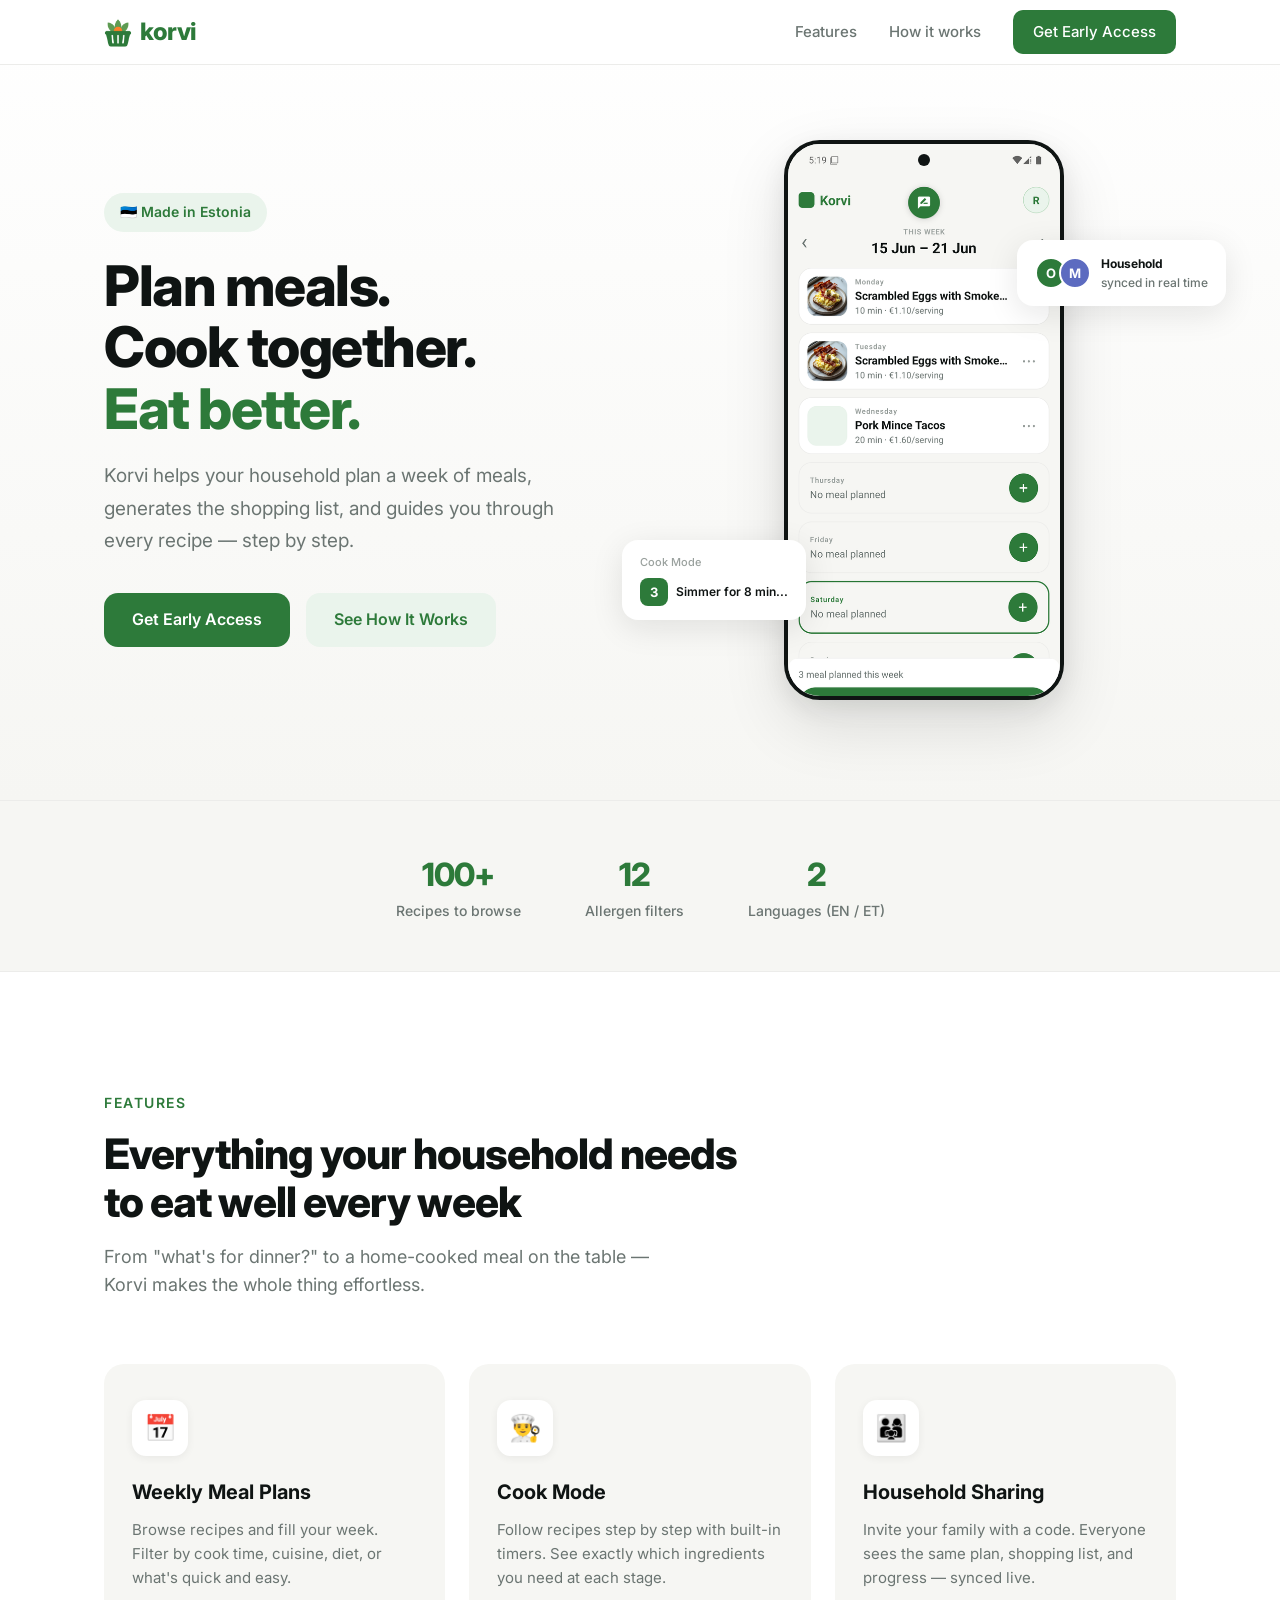
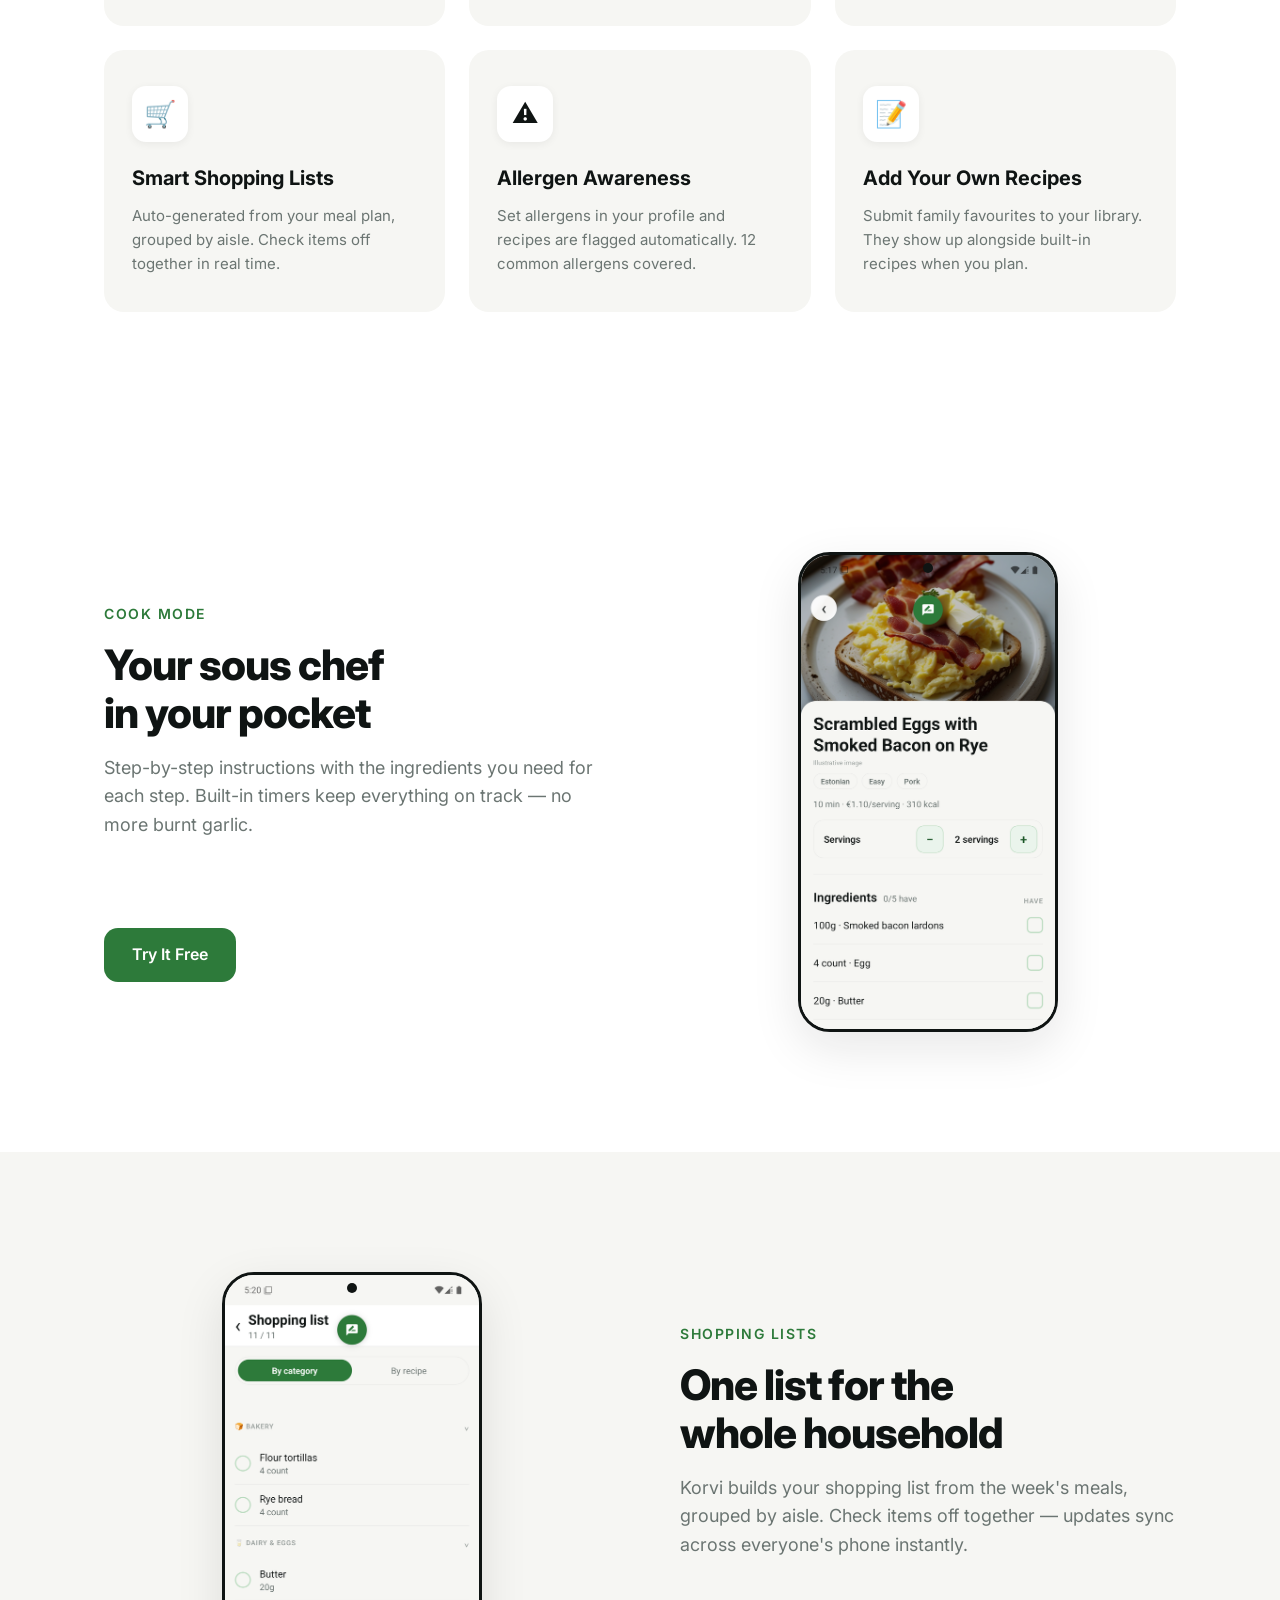
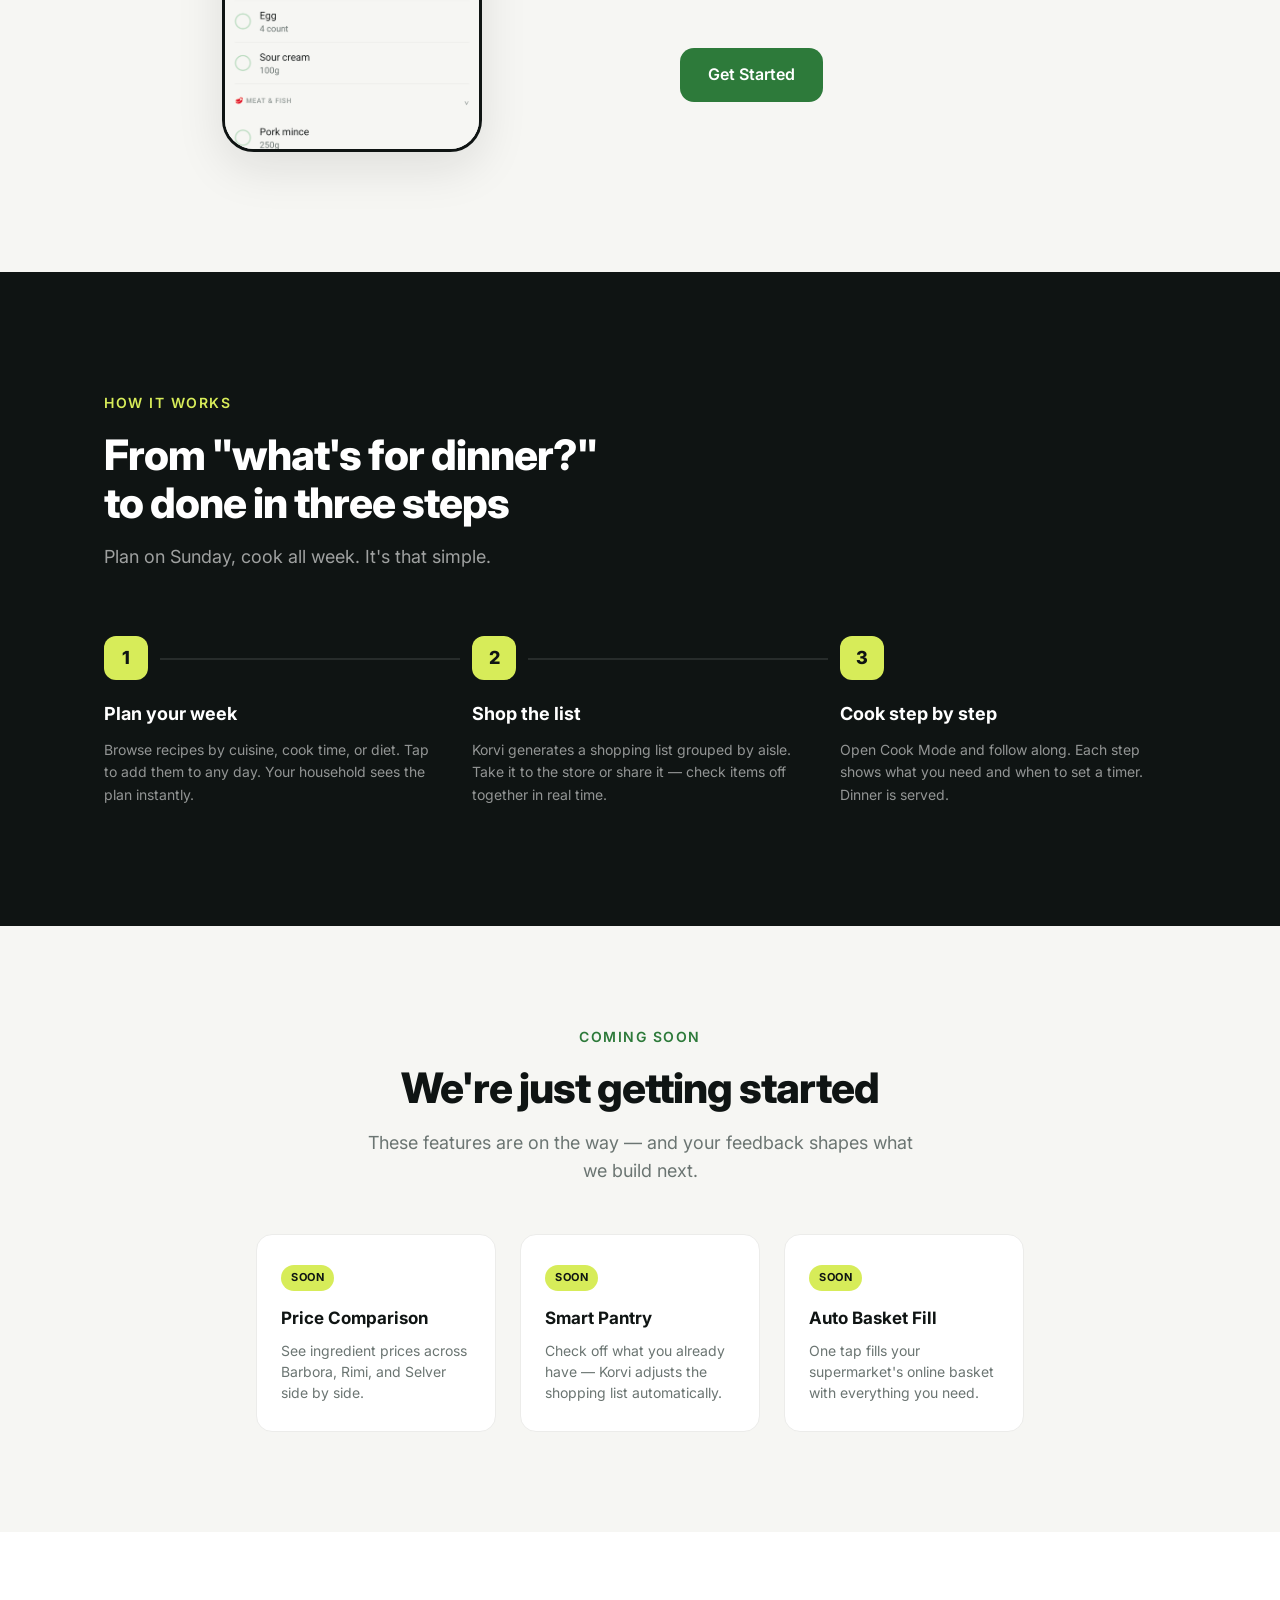
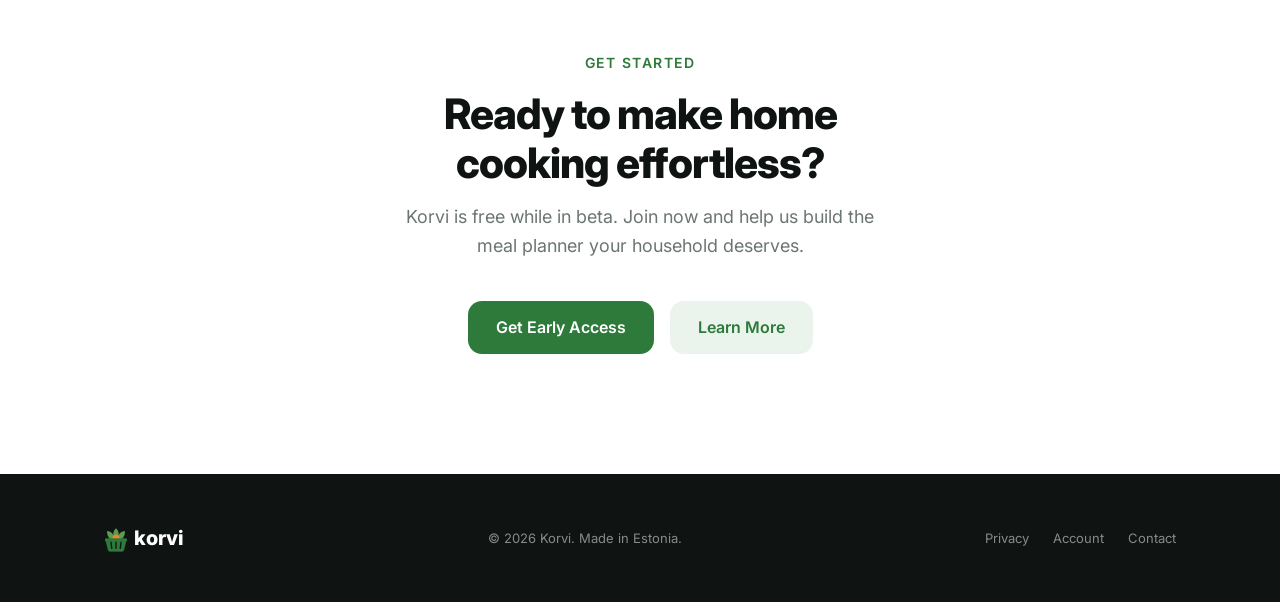
==== index.html @ 241951f7 "fix: replace iPhone notch with Android punch-hole camera Screenshots are from Android, so the phone " ====
<!DOCTYPE html>
<html lang="en">
<head>
  <meta charset="UTF-8">
  <meta name="viewport" content="width=device-width, initial-scale=1.0">
  <title>Korvi — Your Family Meal Planner</title>
  <meta name="description" content="Plan your week of meals, cook step-by-step, and share everything with your household. Korvi makes home cooking effortless.">
  <link rel="icon" type="image/png" href="/favicon.png">
  <link rel="apple-touch-icon" href="/logo-192.png">
  <link rel="preconnect" href="https://fonts.googleapis.com">
  <link rel="preconnect" href="https://fonts.gstatic.com" crossorigin>
  <link href="https://fonts.googleapis.com/css2?family=Inter:wght@400;500;600;700;800&display=swap" rel="stylesheet">
  <style>
    *, *::before, *::after { margin: 0; padding: 0; box-sizing: border-box; }

    :root {
      --green: #2D7A3A;
      --green-dark: #205A2C;
      --mint: #EAF4EC;
      --green-hair: #BCDCC1;
      --lime: #D7EC59;
      --ink: #0F1413;
      --ink-soft: #6B7572;
      --ink-faint: #9AA19E;
      --hair: #ECECEA;
      --wash: #F6F6F3;
      --white: #FFFFFF;
    }

    html { scroll-behavior: smooth; }

    body {
      font-family: 'Inter', -apple-system, BlinkMacSystemFont, sans-serif;
      color: var(--ink);
      background: var(--white);
      line-height: 1.6;
      -webkit-font-smoothing: antialiased;
    }

    .container {
      max-width: 1120px;
      margin: 0 auto;
      padding: 0 24px;
    }

    /* ─── NAV ─── */
    nav {
      position: fixed;
      top: 0;
      left: 0;
      right: 0;
      z-index: 100;
      background: rgba(255,255,255,0.92);
      backdrop-filter: blur(12px);
      border-bottom: 1px solid var(--hair);
    }
    nav .container {
      display: flex;
      align-items: center;
      justify-content: space-between;
      height: 64px;
    }
    .logo {
      font-weight: 800;
      font-size: 24px;
      color: var(--green);
      text-decoration: none;
      letter-spacing: -0.5px;
    }
    .nav-links { display: flex; gap: 32px; align-items: center; }
    .nav-links a {
      text-decoration: none;
      color: var(--ink-soft);
      font-size: 15px;
      font-weight: 500;
      transition: color 0.2s;
    }
    .nav-links a:hover { color: var(--ink); }
    .nav-links a.btn-primary { color: var(--white); }
    .nav-links a.btn-primary:hover { color: var(--white); }

    /* ─── BUTTONS ─── */
    .btn {
      display: inline-flex;
      align-items: center;
      gap: 8px;
      padding: 14px 28px;
      border-radius: 14px;
      font-size: 16px;
      font-weight: 600;
      text-decoration: none;
      transition: all 0.2s;
      cursor: pointer;
      border: none;
    }
    .btn-primary {
      background: var(--green);
      color: var(--white);
    }
    .btn-primary:hover {
      background: var(--green-dark);
      transform: translateY(-1px);
      box-shadow: 0 4px 16px rgba(45,122,58,0.3);
    }
    .btn-secondary {
      background: var(--mint);
      color: var(--green);
    }
    .btn-secondary:hover {
      background: var(--green-hair);
    }
    .btn-small {
      padding: 10px 20px;
      font-size: 14px;
      border-radius: 10px;
    }

    /* ─── HERO ─── */
    .hero {
      padding: 140px 0 100px;
      background: linear-gradient(180deg, var(--white) 0%, var(--wash) 100%);
    }
    .hero .container {
      display: grid;
      grid-template-columns: 1fr 1fr;
      gap: 64px;
      align-items: center;
    }
    .hero-badge {
      display: inline-flex;
      align-items: center;
      gap: 8px;
      background: var(--mint);
      color: var(--green);
      font-size: 14px;
      font-weight: 600;
      padding: 8px 16px;
      border-radius: 100px;
      margin-bottom: 24px;
    }
    .hero h1 {
      font-size: 56px;
      font-weight: 800;
      line-height: 1.1;
      letter-spacing: -1.5px;
      margin-bottom: 20px;
    }
    .hero h1 .accent { color: var(--green); }
    .hero p {
      font-size: 19px;
      color: var(--ink-soft);
      line-height: 1.7;
      margin-bottom: 36px;
      max-width: 480px;
    }
    .hero-buttons { display: flex; gap: 16px; flex-wrap: wrap; }

    .hero-visual {
      display: flex;
      justify-content: center;
      position: relative;
    }
    .phone-mockup {
      width: 280px;
      height: 560px;
      background: var(--white);
      border-radius: 36px;
      border: 4px solid var(--ink);
      position: relative;
      overflow: hidden;
      box-shadow: 0 24px 64px rgba(15,20,19,0.12), 0 8px 24px rgba(15,20,19,0.08);
    }
    .phone-notch {
      position: absolute;
      top: 10px;
      left: 50%;
      transform: translateX(-50%);
      width: 12px;
      height: 12px;
      background: var(--ink);
      border-radius: 50%;
      z-index: 2;
    }
    .phone-screen {
      padding: 40px 20px 20px;
      height: 100%;
      background: var(--wash);
    }
    .phone-screen-header {
      font-size: 18px;
      font-weight: 700;
      margin-bottom: 4px;
      color: var(--ink);
    }
    .phone-screen-sub {
      font-size: 12px;
      color: var(--ink-faint);
      margin-bottom: 16px;
    }
    .mock-meal {
      background: var(--white);
      border-radius: 12px;
      padding: 14px;
      margin-bottom: 10px;
      display: flex;
      align-items: center;
      gap: 12px;
    }
    .mock-meal-icon {
      width: 40px;
      height: 40px;
      border-radius: 10px;
      display: flex;
      align-items: center;
      justify-content: center;
      font-size: 20px;
      flex-shrink: 0;
    }
    .mock-meal-text { flex: 1; }
    .mock-meal-title {
      font-size: 13px;
      font-weight: 600;
      color: var(--ink);
    }
    .mock-meal-sub {
      font-size: 11px;
      color: var(--ink-faint);
    }
    .mock-meal-meta {
      font-size: 11px;
      color: var(--ink-faint);
      display: flex;
      align-items: center;
      gap: 4px;
    }
    .phone-float {
      position: absolute;
      background: var(--white);
      border-radius: 16px;
      padding: 14px 18px;
      box-shadow: 0 8px 32px rgba(15,20,19,0.1);
      z-index: 3;
    }
    .float-family {
      top: 100px;
      right: -50px;
      display: flex;
      align-items: center;
      gap: 10px;
    }
    .float-family-avatars {
      display: flex;
    }
    .float-family-avatar {
      width: 32px;
      height: 32px;
      border-radius: 50%;
      display: flex;
      align-items: center;
      justify-content: center;
      font-size: 13px;
      font-weight: 700;
      color: var(--white);
      margin-left: -8px;
      border: 2px solid var(--white);
    }
    .float-family-avatar:first-child { margin-left: 0; }
    .float-family-text { font-size: 12px; color: var(--ink-soft); font-weight: 500; }
    .float-family-text strong { color: var(--ink); font-weight: 700; }

    .float-cook {
      bottom: 80px;
      left: -50px;
    }
    .float-cook-label { font-size: 11px; color: var(--ink-faint); margin-bottom: 6px; font-weight: 500; }
    .float-cook-step {
      display: flex;
      align-items: center;
      gap: 8px;
    }
    .float-cook-num {
      width: 28px;
      height: 28px;
      background: var(--green);
      color: var(--white);
      border-radius: 8px;
      display: flex;
      align-items: center;
      justify-content: center;
      font-size: 13px;
      font-weight: 700;
    }
    .float-cook-text { font-size: 12px; font-weight: 600; color: var(--ink); }

    /* ─── SOCIAL PROOF STRIP ─── */
    .social-strip {
      padding: 48px 0;
      background: var(--wash);
      border-top: 1px solid var(--hair);
      border-bottom: 1px solid var(--hair);
    }
    .social-strip .container {
      display: flex;
      justify-content: center;
      gap: 64px;
      align-items: center;
      flex-wrap: wrap;
    }
    .social-stat {
      text-align: center;
    }
    .social-stat-num {
      font-size: 32px;
      font-weight: 800;
      color: var(--green);
      letter-spacing: -1px;
    }
    .social-stat-label {
      font-size: 14px;
      color: var(--ink-soft);
      font-weight: 500;
    }

    /* ─── FEATURES ─── */
    .features {
      padding: 120px 0;
    }
    .section-label {
      font-size: 14px;
      font-weight: 600;
      color: var(--green);
      text-transform: uppercase;
      letter-spacing: 1.5px;
      margin-bottom: 16px;
    }
    .section-title {
      font-size: 42px;
      font-weight: 800;
      letter-spacing: -1px;
      line-height: 1.15;
      margin-bottom: 16px;
    }
    .section-subtitle {
      font-size: 18px;
      color: var(--ink-soft);
      max-width: 560px;
      margin-bottom: 64px;
    }
    .features-grid {
      display: grid;
      grid-template-columns: repeat(3, 1fr);
      gap: 24px;
    }
    .feature-card {
      background: var(--wash);
      border-radius: 20px;
      padding: 36px 28px;
      transition: all 0.25s;
    }
    .feature-card:hover {
      background: var(--mint);
      transform: translateY(-4px);
    }
    .feature-icon {
      width: 56px;
      height: 56px;
      background: var(--white);
      border-radius: 14px;
      display: flex;
      align-items: center;
      justify-content: center;
      font-size: 26px;
      margin-bottom: 20px;
      box-shadow: 0 2px 8px rgba(15,20,19,0.06);
    }
    .feature-card h3 {
      font-size: 20px;
      font-weight: 700;
      margin-bottom: 10px;
    }
    .feature-card p {
      font-size: 15px;
      color: var(--ink-soft);
      line-height: 1.6;
    }

    /* ─── FEATURE SHOWCASE (alternating) ─── */
    .showcase {
      padding: 120px 0;
    }
    .showcase-alt { background: var(--wash); }
    .showcase .container {
      display: grid;
      grid-template-columns: 1fr 1fr;
      gap: 80px;
      align-items: center;
    }
    .showcase-visual {
      display: flex;
      justify-content: center;
    }
    .showcase-phone {
      width: 260px;
      height: 480px;
      background: var(--white);
      border-radius: 32px;
      border: 3px solid var(--ink);
      overflow: hidden;
      box-shadow: 0 16px 48px rgba(15,20,19,0.1);
      position: relative;
    }
    .showcase-phone-notch {
      position: absolute;
      top: 8px;
      left: 50%;
      transform: translateX(-50%);
      width: 10px;
      height: 10px;
      background: var(--ink);
      border-radius: 50%;
      z-index: 2;
    }
    .showcase-phone-screen {
      padding: 36px 16px 16px;
      height: 100%;
      background: var(--wash);
    }
    .showcase-phone-header {
      font-size: 16px;
      font-weight: 700;
      margin-bottom: 14px;
    }

    /* Cook mode mockup */
    .cook-step-card {
      background: var(--white);
      border-radius: 14px;
      padding: 20px 16px;
      margin-bottom: 12px;
    }
    .cook-step-num {
      display: inline-flex;
      align-items: center;
      justify-content: center;
      width: 28px;
      height: 28px;
      background: var(--green);
      color: var(--white);
      border-radius: 8px;
      font-size: 13px;
      font-weight: 700;
      margin-bottom: 10px;
    }
    .cook-step-text {
      font-size: 13px;
      color: var(--ink);
      line-height: 1.5;
    }
    .cook-ingredients {
      margin-top: 10px;
      display: flex;
      gap: 6px;
      flex-wrap: wrap;
    }
    .cook-ingredient-tag {
      background: var(--mint);
      color: var(--green-dark);
      font-size: 11px;
      font-weight: 500;
      padding: 4px 10px;
      border-radius: 100px;
    }
    .cook-timer {
      background: var(--green);
      color: var(--white);
      border-radius: 12px;
      padding: 14px 16px;
      display: flex;
      align-items: center;
      justify-content: space-between;
    }
    .cook-timer-label { font-size: 13px; font-weight: 600; }
    .cook-timer-time { font-size: 20px; font-weight: 800; font-variant-numeric: tabular-nums; }

    /* Shopping list mockup */
    .shop-category {
      margin-bottom: 14px;
    }
    .shop-category-header {
      font-size: 13px;
      font-weight: 700;
      color: var(--ink);
      margin-bottom: 8px;
      display: flex;
      align-items: center;
      gap: 6px;
    }
    .shop-item {
      background: var(--white);
      border-radius: 10px;
      padding: 10px 14px;
      margin-bottom: 6px;
      display: flex;
      align-items: center;
      gap: 10px;
      font-size: 13px;
    }
    .shop-checkbox {
      width: 20px;
      height: 20px;
      border-radius: 6px;
      border: 2px solid var(--hair);
      flex-shrink: 0;
    }
    .shop-checkbox-done {
      background: var(--green);
      border-color: var(--green);
      position: relative;
    }
    .shop-checkbox-done::after {
      content: '✓';
      color: var(--white);
      font-size: 12px;
      position: absolute;
      top: 50%;
      left: 50%;
      transform: translate(-50%, -50%);
    }
    .shop-item-done { text-decoration: line-through; color: var(--ink-faint); }

    /* ─── HOW IT WORKS ─── */
    .how-it-works {
      padding: 120px 0;
      background: var(--ink);
      color: var(--white);
    }
    .how-it-works .section-label { color: var(--lime); }
    .how-it-works .section-subtitle { color: rgba(255,255,255,0.6); }
    .steps {
      display: grid;
      grid-template-columns: repeat(3, 1fr);
      gap: 32px;
      counter-reset: step;
    }
    .step {
      counter-increment: step;
      position: relative;
    }
    .step::before {
      content: counter(step);
      display: flex;
      align-items: center;
      justify-content: center;
      width: 44px;
      height: 44px;
      background: var(--lime);
      color: var(--ink);
      border-radius: 12px;
      font-size: 18px;
      font-weight: 800;
      margin-bottom: 20px;
    }
    .step h3 {
      font-size: 18px;
      font-weight: 700;
      margin-bottom: 10px;
    }
    .step p {
      font-size: 14px;
      color: rgba(255,255,255,0.55);
      line-height: 1.6;
    }
    .step-connector {
      position: absolute;
      top: 22px;
      left: 56px;
      right: -20px;
      height: 2px;
      background: rgba(255,255,255,0.1);
    }
    .step:last-child .step-connector { display: none; }

    /* ─── COMING SOON ─── */
    .coming-soon {
      padding: 100px 0;
      background: var(--wash);
    }
    .coming-soon .container { text-align: center; }
    .coming-soon .section-subtitle { margin: 0 auto 48px; }
    .roadmap {
      display: flex;
      justify-content: center;
      gap: 24px;
      flex-wrap: wrap;
    }
    .roadmap-item {
      background: var(--white);
      border-radius: 16px;
      padding: 28px 24px;
      width: 240px;
      text-align: left;
      border: 1px solid var(--hair);
    }
    .roadmap-badge {
      display: inline-block;
      background: var(--lime);
      color: var(--ink);
      font-size: 11px;
      font-weight: 700;
      padding: 4px 10px;
      border-radius: 100px;
      margin-bottom: 14px;
      text-transform: uppercase;
      letter-spacing: 0.5px;
    }
    .roadmap-item h3 {
      font-size: 17px;
      font-weight: 700;
      margin-bottom: 8px;
    }
    .roadmap-item p {
      font-size: 14px;
      color: var(--ink-soft);
      line-height: 1.5;
    }

    /* ─── CTA ─── */
    .cta {
      padding: 120px 0;
      text-align: center;
    }
    .cta .section-title {
      max-width: 600px;
      margin: 0 auto 16px;
    }
    .cta .section-subtitle {
      max-width: 480px;
      margin: 0 auto 40px;
    }
    .cta-buttons {
      display: flex;
      justify-content: center;
      gap: 16px;
      flex-wrap: wrap;
    }

    /* ─── FOOTER ─── */
    footer {
      padding: 48px 0;
      background: var(--ink);
      color: rgba(255,255,255,0.5);
    }
    footer .container {
      display: flex;
      justify-content: space-between;
      align-items: center;
    }
    .footer-logo {
      font-weight: 800;
      font-size: 20px;
      color: var(--white);
      text-decoration: none;
    }
    footer p { font-size: 13px; }
    .footer-links { display: flex; gap: 24px; }
    .footer-links a {
      color: rgba(255,255,255,0.5);
      text-decoration: none;
      font-size: 13px;
      transition: color 0.2s;
    }
    .footer-links a:hover { color: var(--white); }

    /* ─── RESPONSIVE ─── */
    @media (max-width: 900px) {
      .hero .container { grid-template-columns: 1fr; text-align: center; }
      .hero p { margin: 0 auto 36px; }
      .hero-buttons { justify-content: center; }
      .hero-visual { margin-top: 48px; }
      .phone-float { display: none; }
      .features-grid { grid-template-columns: 1fr; max-width: 480px; margin: 0 auto; }
      .showcase .container { grid-template-columns: 1fr; text-align: center; }
      .showcase-visual { order: -1; }
      .showcase .section-subtitle { margin: 0 auto 32px; }
      .steps { grid-template-columns: 1fr; }
      .step-connector { display: none; }
      .social-strip .container { gap: 32px; }
      .nav-links a:not(.btn) { display: none; }
    }
    @media (max-width: 600px) {
      .hero h1 { font-size: 38px; }
      .section-title { font-size: 32px; }
      .roadmap { flex-direction: column; align-items: center; }
    }
  </style>
</head>
<body>

<!-- NAV -->
<nav>
  <div class="container">
    <a href="#" class="logo"><img src="/logo-192.png" alt="Korvi" style="height:28px;vertical-align:middle;margin-right:8px;">korvi</a>
    <div class="nav-links">
      <a href="#features">Features</a>
      <a href="#how-it-works">How it works</a>
      <a href="mailto:earlyaccess@korvi.eu?subject=Korvi%3A%20Early%20Access%20Request" class="btn btn-primary btn-small">Get Early Access</a>
    </div>
  </div>
</nav>

<!-- HERO -->
<section class="hero">
  <div class="container">
    <div class="hero-content">
      <div class="hero-badge">🇪🇪 Made in Estonia</div>
      <h1>Plan meals.<br>Cook together.<br><span class="accent">Eat better.</span></h1>
      <p>Korvi helps your household plan a week of meals, generates the shopping list, and guides you through every recipe — step by step.</p>
      <div class="hero-buttons">
        <a href="mailto:earlyaccess@korvi.eu?subject=Korvi%3A%20Early%20Access%20Request" class="btn btn-primary">Get Early Access</a>
        <a href="#features" class="btn btn-secondary">See How It Works</a>
      </div>
    </div>
    <div class="hero-visual">
      <div class="phone-mockup">
        <div class="phone-notch"></div>
        <img src="/screenshots/mealplan.png" alt="Korvi meal plan" style="width:100%;height:100%;object-fit:cover;object-position:top;">
      </div>
      <div class="phone-float float-family">
        <div class="float-family-avatars">
          <div class="float-family-avatar" style="background: var(--green);">O</div>
          <div class="float-family-avatar" style="background: #5C6BC0;">M</div>
        </div>
        <div class="float-family-text"><strong>Household</strong><br>synced in real time</div>
      </div>
      <div class="phone-float float-cook">
        <div class="float-cook-label">Cook Mode</div>
        <div class="float-cook-step">
          <div class="float-cook-num">3</div>
          <div class="float-cook-text">Simmer for 8 min...</div>
        </div>
      </div>
    </div>
  </div>
</section>

<!-- SOCIAL PROOF STRIP -->
<div class="social-strip">
  <div class="container">
    <div class="social-stat">
      <div class="social-stat-num">100+</div>
      <div class="social-stat-label">Recipes to browse</div>
    </div>
    <div class="social-stat">
      <div class="social-stat-num">12</div>
      <div class="social-stat-label">Allergen filters</div>
    </div>
    <div class="social-stat">
      <div class="social-stat-num">2</div>
      <div class="social-stat-label">Languages (EN / ET)</div>
    </div>
  </div>
</div>

<!-- FEATURES -->
<section class="features" id="features">
  <div class="container">
    <div class="section-label">Features</div>
    <h2 class="section-title">Everything your household needs<br>to eat well every week</h2>
    <p class="section-subtitle">From "what's for dinner?" to a home-cooked meal on the table — Korvi makes the whole thing effortless.</p>
    <div class="features-grid">
      <div class="feature-card">
        <div class="feature-icon">📅</div>
        <h3>Weekly Meal Plans</h3>
        <p>Browse recipes and fill your week. Filter by cook time, cuisine, diet, or what's quick and easy.</p>
      </div>
      <div class="feature-card">
        <div class="feature-icon">👨‍🍳</div>
        <h3>Cook Mode</h3>
        <p>Follow recipes step by step with built-in timers. See exactly which ingredients you need at each stage.</p>
      </div>
      <div class="feature-card">
        <div class="feature-icon">👨‍👩‍👧</div>
        <h3>Household Sharing</h3>
        <p>Invite your family with a code. Everyone sees the same plan, shopping list, and progress — synced live.</p>
      </div>
      <div class="feature-card">
        <div class="feature-icon">🛒</div>
        <h3>Smart Shopping Lists</h3>
        <p>Auto-generated from your meal plan, grouped by aisle. Check items off together in real time.</p>
      </div>
      <div class="feature-card">
        <div class="feature-icon">⚠️</div>
        <h3>Allergen Awareness</h3>
        <p>Set allergens in your profile and recipes are flagged automatically. 12 common allergens covered.</p>
      </div>
      <div class="feature-card">
        <div class="feature-icon">📝</div>
        <h3>Add Your Own Recipes</h3>
        <p>Submit family favourites to your library. They show up alongside built-in recipes when you plan.</p>
      </div>
    </div>
  </div>
</section>

<!-- SHOWCASE: COOK MODE -->
<section class="showcase">
  <div class="container">
    <div>
      <div class="section-label">Cook Mode</div>
      <h2 class="section-title">Your sous chef<br>in your pocket</h2>
      <p class="section-subtitle">Step-by-step instructions with the ingredients you need for each step. Built-in timers keep everything on track — no more burnt garlic.</p>
      <a href="#cta" class="btn btn-primary" style="margin-top: 24px;">Try It Free</a>
    </div>
    <div class="showcase-visual">
      <div class="showcase-phone">
        <div class="showcase-phone-notch"></div>
        <img src="/screenshots/mealdetail.png" alt="Korvi recipe detail" style="width:100%;height:100%;object-fit:cover;object-position:top;">
      </div>
    </div>
  </div>
</section>

<!-- SHOWCASE: SHOPPING LIST -->
<section class="showcase showcase-alt">
  <div class="container">
    <div class="showcase-visual">
      <div class="showcase-phone">
        <div class="showcase-phone-notch"></div>
        <img src="/screenshots/shoppinglist.png" alt="Korvi shopping list" style="width:100%;height:100%;object-fit:cover;object-position:top;">
      </div>
    </div>
    <div>
      <div class="section-label">Shopping Lists</div>
      <h2 class="section-title">One list for the<br>whole household</h2>
      <p class="section-subtitle">Korvi builds your shopping list from the week's meals, grouped by aisle. Check items off together — updates sync across everyone's phone instantly.</p>
      <a href="#cta" class="btn btn-primary" style="margin-top: 24px;">Get Started</a>
    </div>
  </div>
</section>

<!-- HOW IT WORKS -->
<section class="how-it-works" id="how-it-works">
  <div class="container">
    <div class="section-label">How it works</div>
    <h2 class="section-title">From "what's for dinner?"<br>to done in three steps</h2>
    <p class="section-subtitle">Plan on Sunday, cook all week. It's that simple.</p>
    <div class="steps">
      <div class="step">
        <div class="step-connector"></div>
        <h3>Plan your week</h3>
        <p>Browse recipes by cuisine, cook time, or diet. Tap to add them to any day. Your household sees the plan instantly.</p>
      </div>
      <div class="step">
        <div class="step-connector"></div>
        <h3>Shop the list</h3>
        <p>Korvi generates a shopping list grouped by aisle. Take it to the store or share it — check items off together in real time.</p>
      </div>
      <div class="step">
        <h3>Cook step by step</h3>
        <p>Open Cook Mode and follow along. Each step shows what you need and when to set a timer. Dinner is served.</p>
      </div>
    </div>
  </div>
</section>

<!-- COMING SOON -->
<section class="coming-soon">
  <div class="container">
    <div class="section-label">Coming Soon</div>
    <h2 class="section-title">We're just getting started</h2>
    <p class="section-subtitle">These features are on the way — and your feedback shapes what we build next.</p>
    <div class="roadmap">
      <div class="roadmap-item">
        <div class="roadmap-badge">Soon</div>
        <h3>Price Comparison</h3>
        <p>See ingredient prices across Barbora, Rimi, and Selver side by side.</p>
      </div>
      <div class="roadmap-item">
        <div class="roadmap-badge">Soon</div>
        <h3>Smart Pantry</h3>
        <p>Check off what you already have — Korvi adjusts the shopping list automatically.</p>
      </div>
      <div class="roadmap-item">
        <div class="roadmap-badge">Soon</div>
        <h3>Auto Basket Fill</h3>
        <p>One tap fills your supermarket's online basket with everything you need.</p>
      </div>
    </div>
  </div>
</section>

<!-- CTA -->
<section class="cta" id="cta">
  <div class="container">
    <div class="section-label">Get started</div>
    <h2 class="section-title">Ready to make home<br>cooking effortless?</h2>
    <p class="section-subtitle">Korvi is free while in beta. Join now and help us build the meal planner your household deserves.</p>
    <div class="cta-buttons">
      <a href="#" class="btn btn-primary">Get Early Access</a>
      <a href="#features" class="btn btn-secondary">Learn More</a>
    </div>
  </div>
</section>

<!-- FOOTER -->
<footer>
  <div class="container">
    <a href="#" class="footer-logo"><img src="/logo-192.png" alt="Korvi" style="height:24px;vertical-align:middle;margin-right:6px;">korvi</a>
    <p>&copy; 2026 Korvi. Made in Estonia.</p>
    <div class="footer-links">
      <a href="/privacy.html">Privacy</a>
      <a href="/delete-account.html">Account</a>
      <a href="mailto:hello@korvi.eu">Contact</a>
    </div>
  </div>
</footer>

</body>
</html>
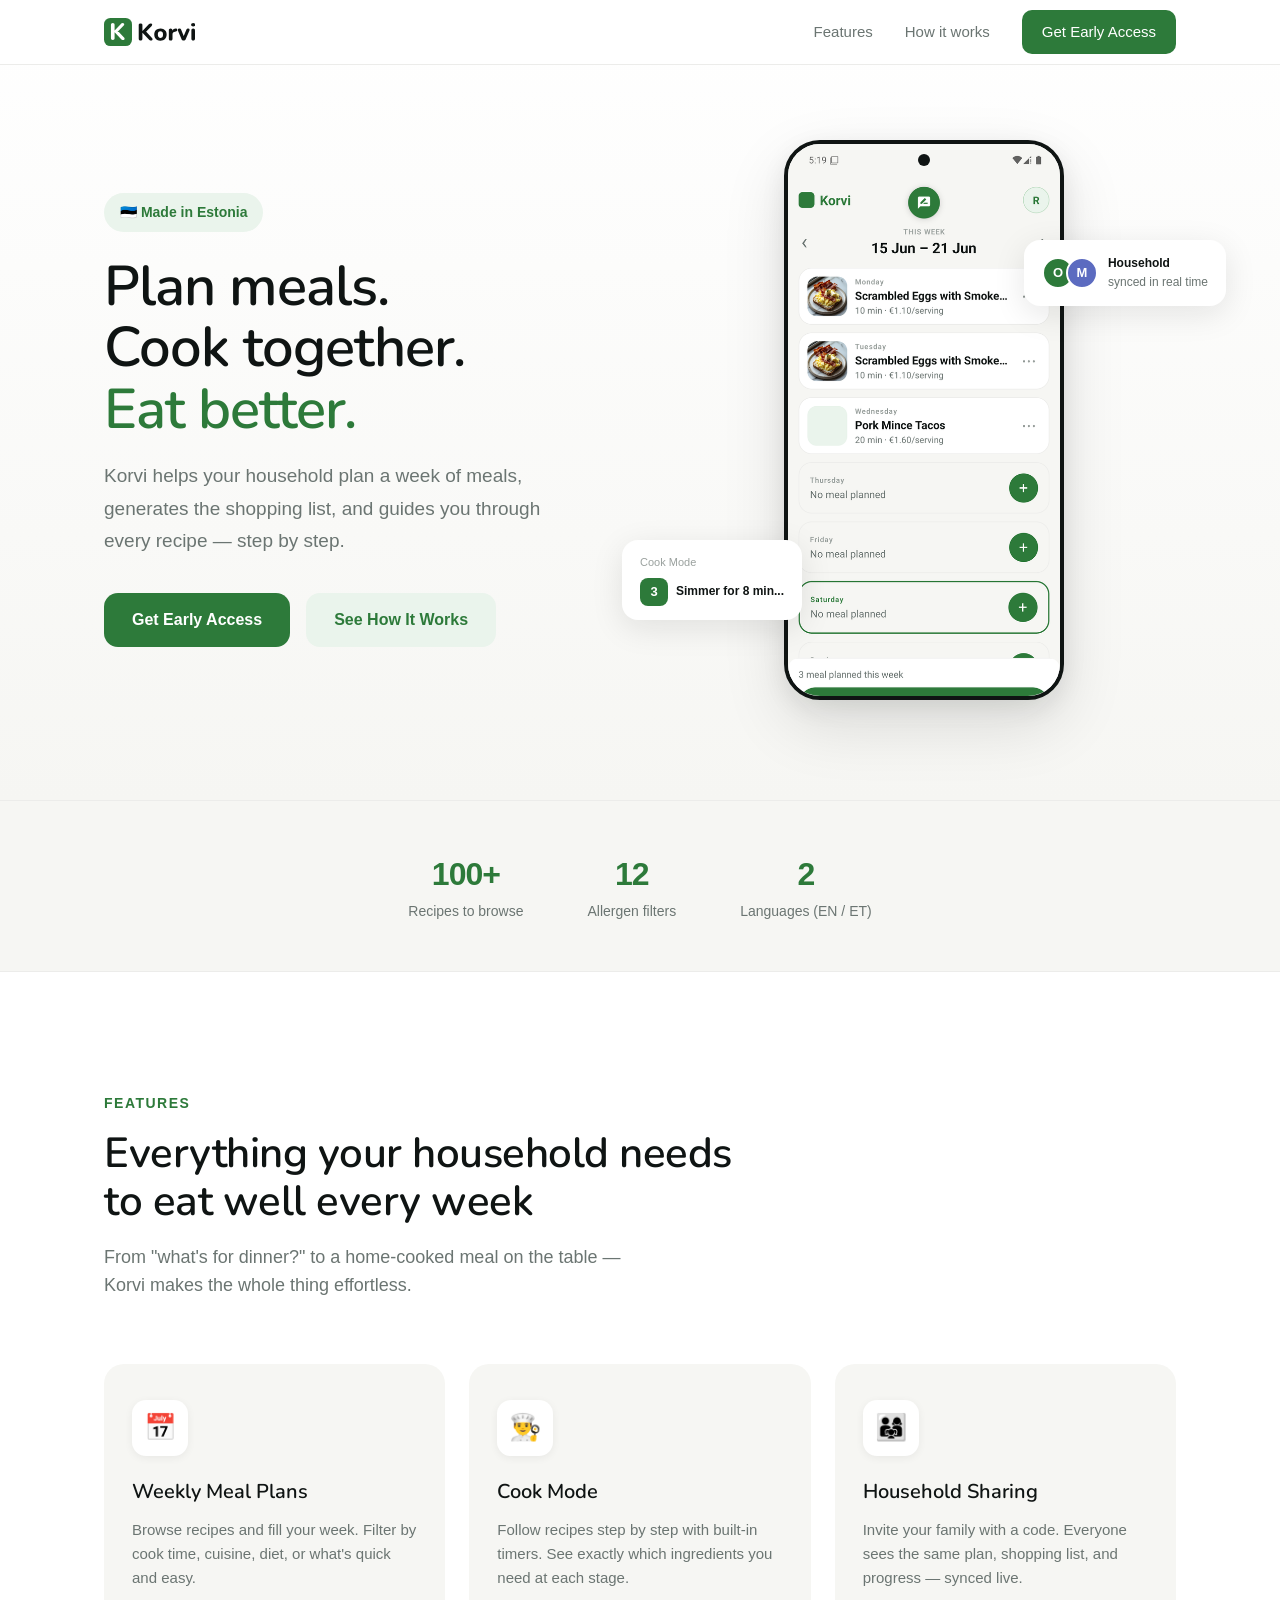
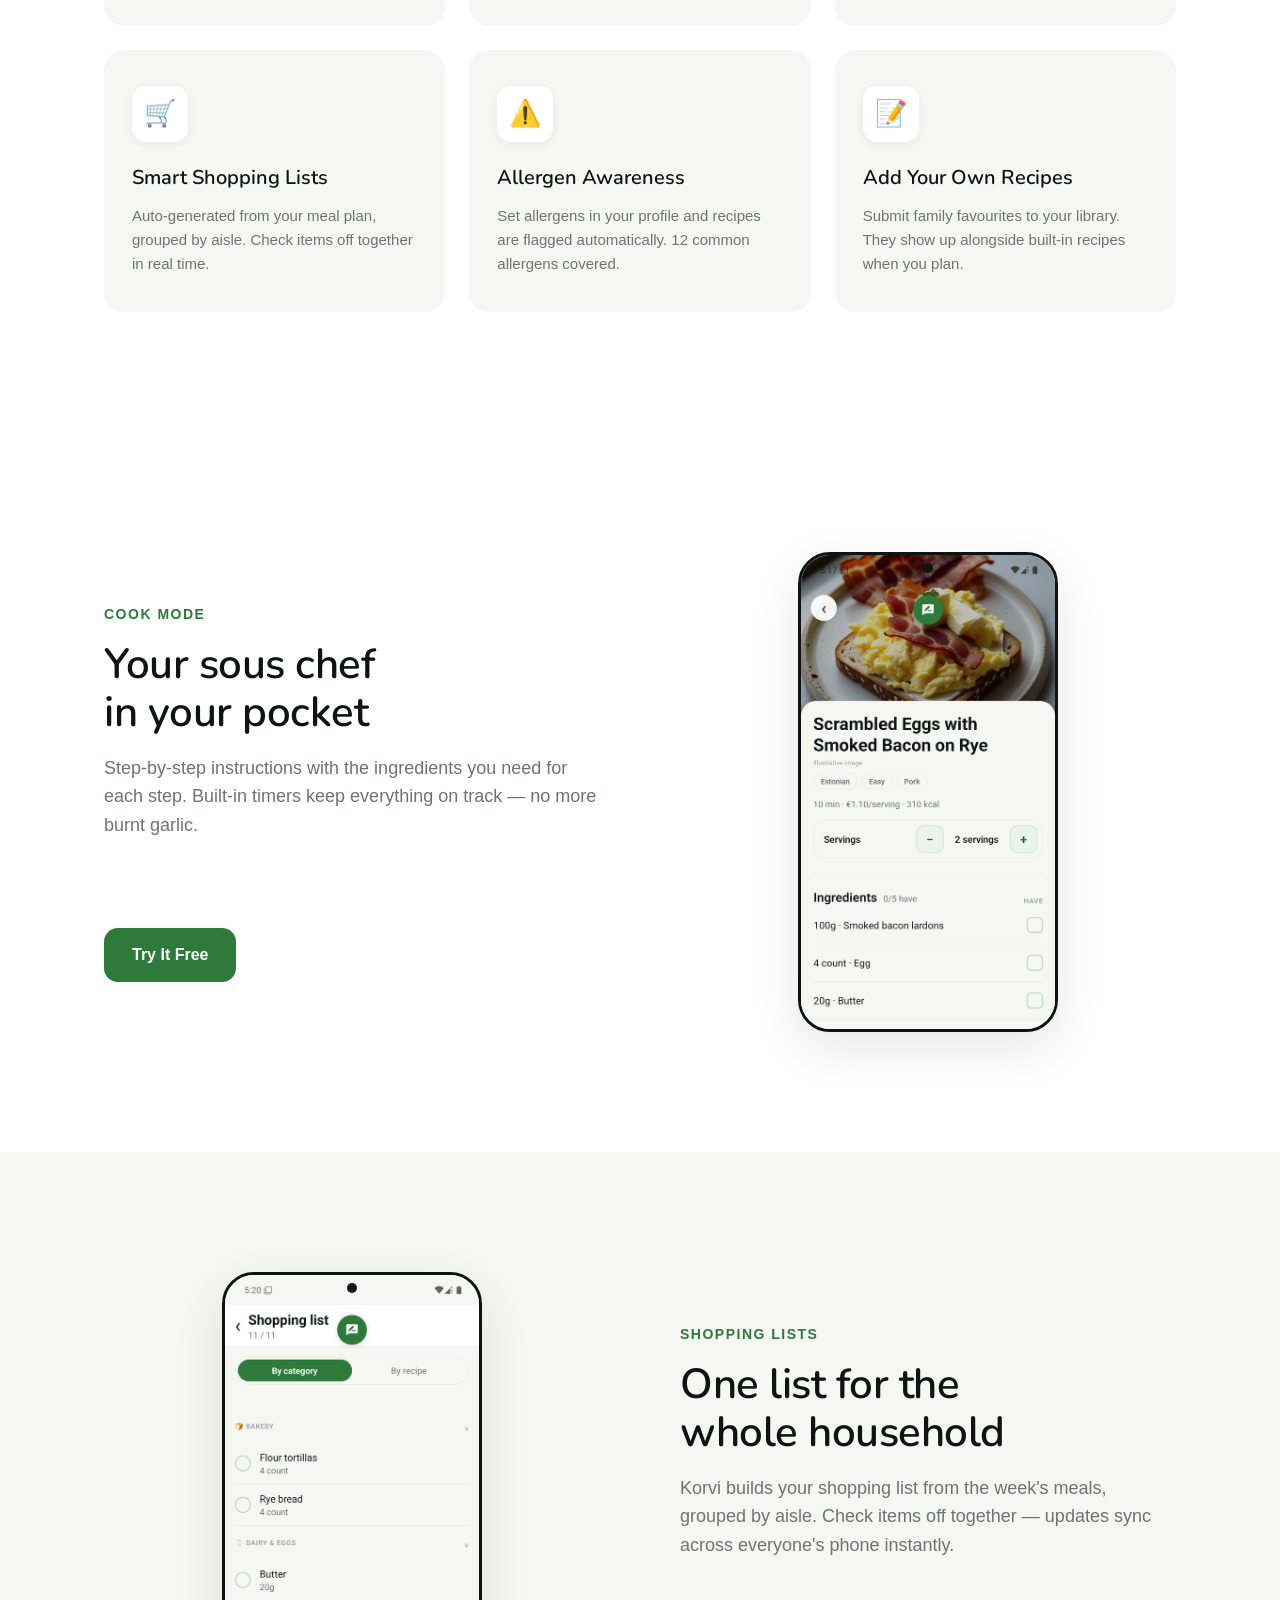
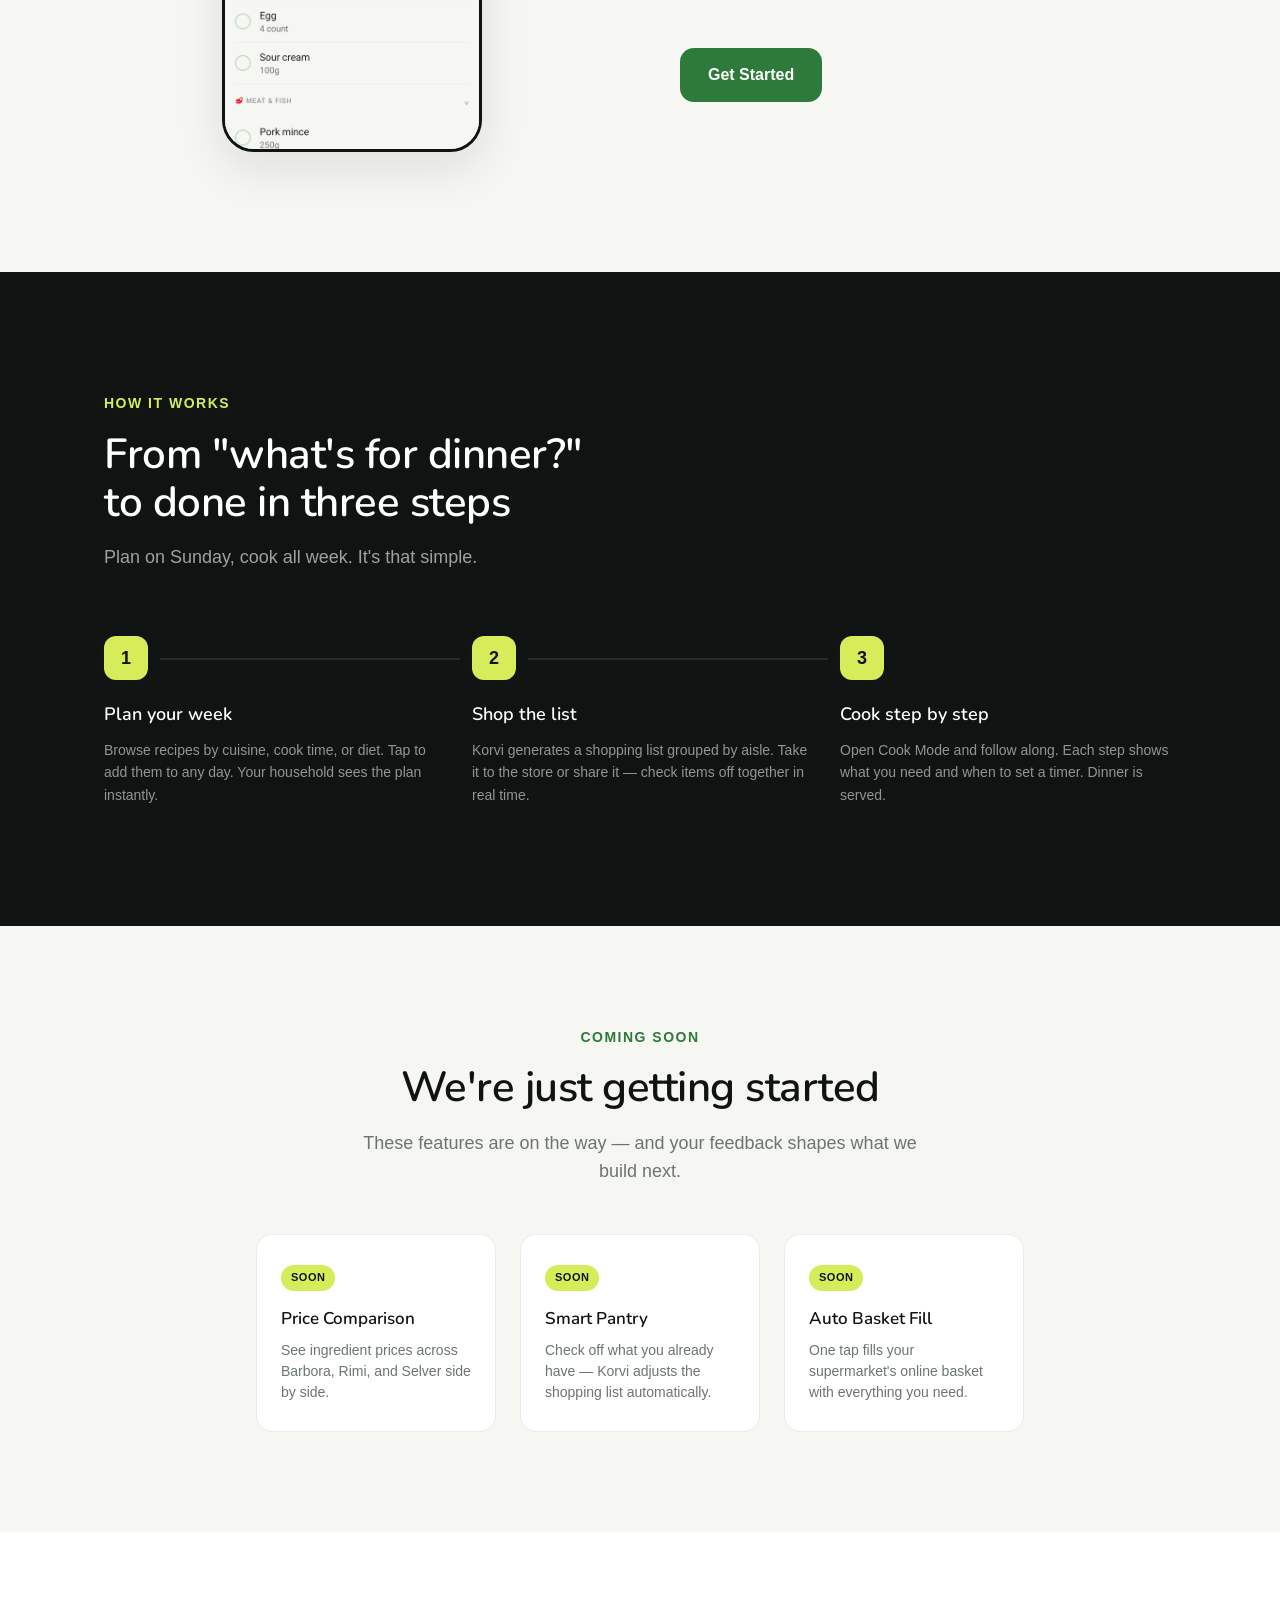
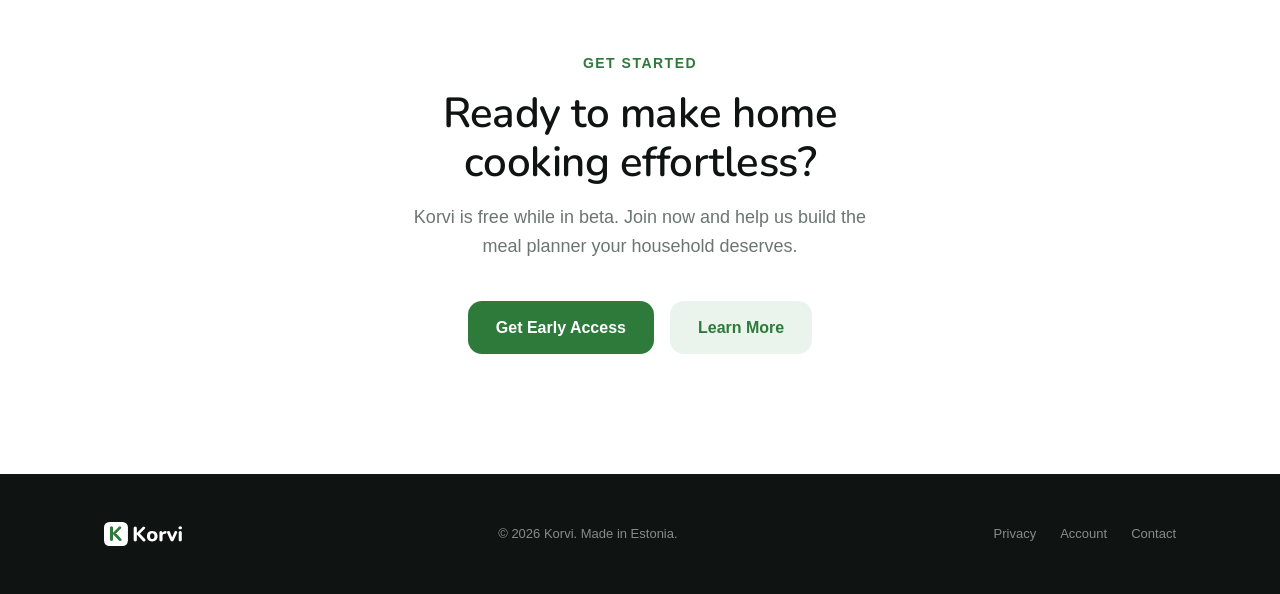
==== commit 069b534b: "Rebrand korvi-web: K-monogram lockup, self-hosted Nunito, dark mode Brings the marketing site in lin" ====
--- a/index.html
+++ b/index.html
@@ -5,37 +5,16 @@
   <meta name="viewport" content="width=device-width, initial-scale=1.0">
   <title>Korvi — Your Family Meal Planner</title>
   <meta name="description" content="Plan your week of meals, cook step-by-step, and share everything with your household. Korvi makes home cooking effortless.">
-  <link rel="icon" type="image/png" href="/favicon.png">
-  <link rel="apple-touch-icon" href="/logo-192.png">
-  <link rel="preconnect" href="https://fonts.googleapis.com">
-  <link rel="preconnect" href="https://fonts.gstatic.com" crossorigin>
-  <link href="https://fonts.googleapis.com/css2?family=Inter:wght@400;500;600;700;800&display=swap" rel="stylesheet">
+  <link rel="icon" type="image/svg+xml" href="/favicon.svg">
+  <link rel="icon" type="image/png" sizes="64x64" href="/favicon.png">
+  <link rel="apple-touch-icon" href="/apple-touch-icon.png">
+  <!-- Nunito is self-hosted via @font-face in brand.css — no third-party font request. -->
+  <link rel="preload" as="font" type="font/woff2" href="/fonts/Nunito-SemiBold.woff2" crossorigin>
+  <link rel="stylesheet" href="/brand.css">
   <style>
     *, *::before, *::after { margin: 0; padding: 0; box-sizing: border-box; }
 
-    :root {
-      --green: #2D7A3A;
-      --green-dark: #205A2C;
-      --mint: #EAF4EC;
-      --green-hair: #BCDCC1;
-      --lime: #D7EC59;
-      --ink: #0F1413;
-      --ink-soft: #6B7572;
-      --ink-faint: #9AA19E;
-      --hair: #ECECEA;
-      --wash: #F6F6F3;
-      --white: #FFFFFF;
-    }
-
     html { scroll-behavior: smooth; }
-
-    body {
-      font-family: 'Inter', -apple-system, BlinkMacSystemFont, sans-serif;
-      color: var(--ink);
-      background: var(--white);
-      line-height: 1.6;
-      -webkit-font-smoothing: antialiased;
-    }
 
     .container {
       max-width: 1120px;
@@ -50,7 +29,8 @@
       left: 0;
       right: 0;
       z-index: 100;
-      background: rgba(255,255,255,0.92);
+      background: var(--white);
+      background: color-mix(in srgb, var(--white) 92%, transparent);
       backdrop-filter: blur(12px);
       border-bottom: 1px solid var(--hair);
     }
@@ -60,12 +40,19 @@
       justify-content: space-between;
       height: 64px;
     }
+    /* The wordmark half of the lockup is fill="currentColor", so the mark
+       adapts to light/dark from the link's own colour. That only works
+       because the SVG is inlined — an <img> would render it black. */
     .logo {
-      font-weight: 800;
-      font-size: 24px;
-      color: var(--green);
+      display: inline-flex;
+      align-items: center;
+      color: var(--ink);
       text-decoration: none;
-      letter-spacing: -0.5px;
+    }
+    .logo svg {
+      display: block;
+      height: 28px;
+      width: auto;
     }
     .nav-links { display: flex; gap: 32px; align-items: center; }
     .nav-links a {
@@ -76,44 +63,10 @@
       transition: color 0.2s;
     }
     .nav-links a:hover { color: var(--ink); }
-    .nav-links a.btn-primary { color: var(--white); }
-    .nav-links a.btn-primary:hover { color: var(--white); }
-
-    /* ─── BUTTONS ─── */
-    .btn {
-      display: inline-flex;
-      align-items: center;
-      gap: 8px;
-      padding: 14px 28px;
-      border-radius: 14px;
-      font-size: 16px;
-      font-weight: 600;
-      text-decoration: none;
-      transition: all 0.2s;
-      cursor: pointer;
-      border: none;
-    }
-    .btn-primary {
-      background: var(--green);
-      color: var(--white);
-    }
-    .btn-primary:hover {
-      background: var(--green-dark);
-      transform: translateY(-1px);
-      box-shadow: 0 4px 16px rgba(45,122,58,0.3);
-    }
-    .btn-secondary {
-      background: var(--mint);
-      color: var(--green);
-    }
-    .btn-secondary:hover {
-      background: var(--green-hair);
-    }
-    .btn-small {
-      padding: 10px 20px;
-      font-size: 14px;
-      border-radius: 10px;
-    }
+    /* Needed only to out-specify `.nav-links a` above — the colour itself
+       is brand.css's, not a nav-specific choice. */
+    .nav-links a.btn-primary,
+    .nav-links a.btn-primary:hover { color: var(--on-green); }
 
     /* ─── HERO ─── */
     .hero {
@@ -140,9 +93,11 @@
     }
     .hero h1 {
       font-size: 56px;
-      font-weight: 800;
+      font-weight: 600;
       line-height: 1.1;
-      letter-spacing: -1.5px;
+      /* Tracking eased off from -1.5px: it was tuned for Inter 800, and
+         Nunito's rounder SemiBold gets cramped at that value. */
+      letter-spacing: -1px;
       margin-bottom: 20px;
     }
     .hero h1 .accent { color: var(--green); }
@@ -260,7 +215,7 @@
       justify-content: center;
       font-size: 13px;
       font-weight: 700;
-      color: var(--white);
+      color: #FFFFFF; /* fixed: these chips sit on fixed-colour avatars */
       margin-left: -8px;
       border: 2px solid var(--white);
     }
@@ -282,7 +237,7 @@
       width: 28px;
       height: 28px;
       background: var(--green);
-      color: var(--white);
+      color: var(--on-green);
       border-radius: 8px;
       display: flex;
       align-items: center;
@@ -335,8 +290,8 @@
     }
     .section-title {
       font-size: 42px;
-      font-weight: 800;
-      letter-spacing: -1px;
+      font-weight: 600;
+      letter-spacing: -0.5px;
       line-height: 1.15;
       margin-bottom: 16px;
     }
@@ -375,7 +330,7 @@
     }
     .feature-card h3 {
       font-size: 20px;
-      font-weight: 700;
+      font-weight: 600;
       margin-bottom: 10px;
     }
     .feature-card p {
@@ -445,7 +400,7 @@
       width: 28px;
       height: 28px;
       background: var(--green);
-      color: var(--white);
+      color: var(--on-green);
       border-radius: 8px;
       font-size: 13px;
       font-weight: 700;
@@ -464,7 +419,9 @@
     }
     .cook-ingredient-tag {
       background: var(--mint);
-      color: var(--green-dark);
+      /* --green, not --green-dark: in dark mode --green-dark on the dark
+         --mint chip is ~2:1 and effectively illegible. */
+      color: var(--green);
       font-size: 11px;
       font-weight: 500;
       padding: 4px 10px;
@@ -472,7 +429,7 @@
     }
     .cook-timer {
       background: var(--green);
-      color: var(--white);
+      color: var(--on-green);
       border-radius: 12px;
       padding: 14px 16px;
       display: flex;
@@ -519,7 +476,7 @@
     }
     .shop-checkbox-done::after {
       content: '✓';
-      color: var(--white);
+      color: var(--on-green);
       font-size: 12px;
       position: absolute;
       top: 50%;
@@ -529,10 +486,14 @@
     .shop-item-done { text-decoration: line-through; color: var(--ink-faint); }
 
     /* ─── HOW IT WORKS ─── */
+    /* --plate/--plate-ink, not --ink/--white: this band is a deliberate
+       dark device and must stay dark in dark mode too. Using the flipping
+       tokens would invert it to a light slab with hardcoded white text
+       on top of it — unreadable. Same for the footer below. */
     .how-it-works {
       padding: 120px 0;
-      background: var(--ink);
-      color: var(--white);
+      background: var(--plate);
+      color: var(--plate-ink);
     }
     .how-it-works .section-label { color: var(--lime); }
     .how-it-works .section-subtitle { color: rgba(255,255,255,0.6); }
@@ -554,7 +515,9 @@
       width: 44px;
       height: 44px;
       background: var(--lime);
-      color: var(--ink);
+      /* --lime is a light colour in both themes, so text on it must be
+         fixed-dark (--plate), not the flipping --ink. */
+      color: var(--plate);
       border-radius: 12px;
       font-size: 18px;
       font-weight: 800;
@@ -562,7 +525,7 @@
     }
     .step h3 {
       font-size: 18px;
-      font-weight: 700;
+      font-weight: 600;
       margin-bottom: 10px;
     }
     .step p {
@@ -604,7 +567,7 @@
     .roadmap-badge {
       display: inline-block;
       background: var(--lime);
-      color: var(--ink);
+      color: var(--plate);
       font-size: 11px;
       font-weight: 700;
       padding: 4px 10px;
@@ -615,7 +578,7 @@
     }
     .roadmap-item h3 {
       font-size: 17px;
-      font-weight: 700;
+      font-weight: 600;
       margin-bottom: 8px;
     }
     .roadmap-item p {
@@ -647,7 +610,7 @@
     /* ─── FOOTER ─── */
     footer {
       padding: 48px 0;
-      background: var(--ink);
+      background: var(--plate);
       color: rgba(255,255,255,0.5);
     }
     footer .container {
@@ -656,11 +619,10 @@
       align-items: center;
     }
     .footer-logo {
-      font-weight: 800;
-      font-size: 20px;
-      color: var(--white);
+      display: inline-flex;
       text-decoration: none;
     }
+    .footer-logo img { display: block; height: 24px; width: auto; }
     footer p { font-size: 13px; }
     .footer-links { display: flex; gap: 24px; }
     .footer-links a {
@@ -669,7 +631,7 @@
       font-size: 13px;
       transition: color 0.2s;
     }
-    .footer-links a:hover { color: var(--white); }
+    .footer-links a:hover { color: var(--plate-ink); }
 
     /* ─── RESPONSIVE ─── */
     @media (max-width: 900px) {
@@ -699,7 +661,19 @@
 <!-- NAV -->
 <nav>
   <div class="container">
-    <a href="#" class="logo"><img src="/logo-192.png" alt="Korvi" style="height:28px;vertical-align:middle;margin-right:8px;">korvi</a>
+    <!-- Inlined copy of lockup-adaptive.svg (that file is the source of
+         truth — edit it, then re-paste here). It MUST be inlined: its
+         wordmark is fill="currentColor", and an <img> would render the SVG
+         as an isolated document with no access to this page's colour,
+         silently falling back to black on the dark theme. If you ever need
+         it as a plain <img>, use lockup-green/-ink/-mono-white instead. -->
+    <a href="/" class="logo" aria-label="Korvi — home">
+      <svg xmlns="http://www.w3.org/2000/svg" viewBox="0 0 325.9 100.0" role="img" aria-label="Korvi">
+        <rect width="100.0" height="100.0" rx="22.4" ry="22.4" fill="#2D7A3A"/>
+        <path d="M31.35 78.86Q28.16 78.86 26.48 77.09Q24.8 75.33 24.8 72.14V24.8Q24.8 21.61 26.48 19.88Q28.16 18.16 31.35 18.16Q34.46 18.16 36.14 19.88Q37.82 21.61 37.82 24.8V44.69H37.98L60.31 21.35Q61.74 19.84 63.29 19.05Q64.85 18.25 66.86 18.25Q69.8 18.25 71.1 19.76Q72.4 21.27 72.23 23.28Q72.07 25.3 70.39 27.06L47.97 49.98L48.06 44.35L71.56 69.45Q73.49 71.55 73.53 73.74Q73.58 75.92 72.11 77.39Q70.64 78.86 67.78 78.86Q65.35 78.86 63.88 77.85Q62.41 76.84 60.65 74.91L37.98 51.07H37.82V72.14Q37.82 75.33 36.18 77.09Q34.54 78.86 31.35 78.86Z" fill="#fff"/>
+        <path d="M130.64 80.77Q127.4 80.77 125.7 78.98Q124 77.19 124 73.96V25.96Q124 22.72 125.7 20.98Q127.4 19.23 130.64 19.23Q133.79 19.23 135.49 20.98Q137.19 22.72 137.19 25.96V46.13H137.36L160 22.47Q161.45 20.94 163.02 20.13Q164.6 19.32 166.64 19.32Q169.62 19.32 170.94 20.85Q172.26 22.38 172.09 24.43Q171.91 26.47 170.21 28.26L147.49 51.49L147.57 45.79L171.4 71.23Q173.36 73.36 173.4 75.57Q173.45 77.79 171.96 79.28Q170.47 80.77 167.57 80.77Q165.11 80.77 163.62 79.74Q162.13 78.72 160.34 76.77L137.36 52.6H137.19V73.96Q137.19 77.19 135.53 78.98Q133.87 80.77 130.64 80.77ZM201.53 80.94Q194.81 80.94 189.83 78.3Q184.85 75.66 182.13 70.72Q179.4 65.79 179.4 59.06Q179.4 54.04 180.94 50.04Q182.47 46.04 185.4 43.19Q188.34 40.34 192.43 38.85Q196.51 37.36 201.53 37.36Q208.26 37.36 213.23 40Q218.21 42.64 220.98 47.49Q223.74 52.34 223.74 59.06Q223.74 64.17 222.17 68.17Q220.6 72.17 217.7 75.06Q214.81 77.96 210.68 79.45Q206.55 80.94 201.53 80.94ZM201.53 71.32Q204.34 71.32 206.38 69.96Q208.43 68.6 209.62 65.91Q210.81 63.23 210.81 59.06Q210.81 52.85 208.26 49.91Q205.7 46.98 201.53 46.98Q198.81 46.98 196.72 48.26Q194.64 49.53 193.49 52.21Q192.34 54.89 192.34 59.06Q192.34 65.28 194.89 68.3Q197.45 71.32 201.53 71.32ZM238.21 80.77Q234.98 80.77 233.28 79.06Q231.57 77.36 231.57 74.21V44Q231.57 40.85 233.23 39.19Q234.89 37.53 237.87 37.53Q240.94 37.53 242.55 39.19Q244.17 40.85 244.17 44V48.43H243.32Q244.34 43.32 247.83 40.51Q251.32 37.7 256.85 37.36Q258.98 37.19 260.13 38.43Q261.28 39.66 261.36 42.47Q261.53 45.11 260.3 46.64Q259.06 48.17 256.17 48.51L254.21 48.68Q249.36 49.11 247.02 51.49Q244.68 53.87 244.68 58.38V74.21Q244.68 77.36 243.02 79.06Q241.36 80.77 238.21 80.77ZM284.34 80.77Q281.87 80.77 280 79.45Q278.13 78.13 277.02 75.49L264.17 45.87Q263.23 43.66 263.49 41.74Q263.74 39.83 265.32 38.68Q266.89 37.53 269.7 37.53Q272 37.53 273.45 38.6Q274.89 39.66 276 42.64L286.04 68.17H283.32L293.79 42.55Q294.98 39.66 296.43 38.6Q297.87 37.53 300.43 37.53Q302.64 37.53 303.96 38.68Q305.28 39.83 305.57 41.7Q305.87 43.57 304.85 45.79L291.74 75.49Q290.64 78.21 288.81 79.49Q286.98 80.77 284.34 80.77ZM318.55 80.68Q315.4 80.68 313.74 78.85Q312.09 77.02 312.09 73.7V44.6Q312.09 41.19 313.74 39.36Q315.4 37.53 318.55 37.53Q321.62 37.53 323.28 39.36Q324.94 41.19 324.94 44.6V73.7Q324.94 77.02 323.32 78.85Q321.7 80.68 318.55 80.68ZM318.55 30.55Q314.98 30.55 313.06 28.89Q311.15 27.23 311.15 24.17Q311.15 21.02 313.06 19.36Q314.98 17.7 318.55 17.7Q322.13 17.7 324 19.36Q325.87 21.02 325.87 24.17Q325.87 27.23 324 28.89Q322.13 30.55 318.55 30.55Z" fill="currentColor"/>
+      </svg>
+    </a>
     <div class="nav-links">
       <a href="#features">Features</a>
       <a href="#how-it-works">How it works</a>
@@ -905,7 +879,9 @@
 <!-- FOOTER -->
 <footer>
   <div class="container">
-    <a href="#" class="footer-logo"><img src="/logo-192.png" alt="Korvi" style="height:24px;vertical-align:middle;margin-right:6px;">korvi</a>
+    <!-- The footer is a permanently dark plate, so the reversed mono lockup
+         is correct here — no need for the currentColor-adaptive one. -->
+    <a href="/" class="footer-logo"><img src="/lockup-mono-white.svg" alt="Korvi" width="78" height="24"></a>
     <p>&copy; 2026 Korvi. Made in Estonia.</p>
     <div class="footer-links">
       <a href="/privacy.html">Privacy</a>
--- a/brand.css
+++ b/brand.css
@@ -0,0 +1,149 @@
+/* Korvi shared brand tokens + primitives.
+ *
+ * Single source of truth for color/type tokens and the primary button
+ * style, extracted from index.html so other pages/services that need to
+ * look like Korvi (e.g. korvi-app's share-preview edge function, served
+ * from a different origin/repo) can link this file instead of hand-copying
+ * hex values that drift out of sync. Keep this file additive-only and
+ * small — it's a shared dependency, not a full design system; page-specific
+ * layout stays in each page's own stylesheet.
+ */
+
+/* ─── Nunito (self-hosted) ────────────────────────────────────────────
+ * Matches korvi-app's src/theme/typography.ts: ExtraBold 800 for the
+ * "Korvi" wordmark only, SemiBold 600 for headings. Body copy stays on
+ * the system stack.
+ *
+ * Deliberately self-hosted rather than loaded from Google Fonts: the
+ * Google Fonts stylesheet is a render-blocking third-party request, and
+ * it leaks visitor IPs to a US processor — a GDPR liability for an
+ * EU-market site. Only the two weights we actually use are shipped, so
+ * never set a font-weight other than 600/800 on Nunito text (anything
+ * else gets synthesised and looks wrong).
+ *
+ * Paths are absolute so they resolve against korvi.eu even when this
+ * stylesheet is linked cross-origin (e.g. the share-preview function).
+ */
+@font-face {
+  font-family: 'Nunito';
+  font-style: normal;
+  font-weight: 600;
+  font-display: swap;
+  src: url('/fonts/Nunito-SemiBold.woff2') format('woff2');
+}
+@font-face {
+  font-family: 'Nunito';
+  font-style: normal;
+  font-weight: 800;
+  font-display: swap;
+  src: url('/fonts/Nunito-ExtraBold.woff2') format('woff2');
+}
+
+:root {
+  color-scheme: light dark;
+
+  --font-body: -apple-system, BlinkMacSystemFont, 'Segoe UI', Roboto, Helvetica, Arial, sans-serif;
+  --font-brand: 'Nunito', -apple-system, BlinkMacSystemFont, 'Segoe UI', Roboto, Helvetica, Arial, sans-serif;
+
+  --green: #2D7A3A;
+  --green-dark: #205A2C;
+  --mint: #EAF4EC;
+  --green-hair: #BCDCC1;
+  --lime: #D7EC59;
+  --ink: #0F1413;
+  --ink-soft: #6B7572;
+  --ink-faint: #9AA19E;
+  --hair: #ECECEA;
+  --wash: #F6F6F3;
+  --white: #FFFFFF;
+
+  /* Always-dark section plate (the "how it works" band + the footer).
+   * These are deliberately NOT flipped by the dark-mode block below —
+   * the band is a design device that stays dark in both themes, so any
+   * text/chip sitting on it can safely assume a dark background. */
+  --plate: #0F1413;
+  --plate-ink: #FFFFFF;
+
+  /* Text/iconography sitting on a --green fill. This has to flip
+   * independently of --ink/--white: dark mode lightens --green to #4CAF60,
+   * and white on that is only ~2.6:1 (fails AA), so dark mode puts dark
+   * text on the lighter green instead. */
+  --on-green: #FFFFFF;
+}
+
+/* Dark mode — mirrors korvi-app's dark palette in src/theme/colors.ts. */
+@media (prefers-color-scheme: dark) {
+  :root {
+    --green: #4CAF60;
+    --green-dark: #2D7A3A;
+    --mint: #1A2E1C;
+    --lime: #C8DB4A;
+    --ink: #E8EDEC;
+    --ink-soft: #9AA19E;
+    --ink-faint: #6B7572;
+    --hair: #2C2C2C;
+    --wash: #121212;
+    --white: #1E1E1E;
+
+    /* A touch darker than --wash so the plate still reads as its own band. */
+    --plate: #0A0D0C;
+    --on-green: #0A0D0C;
+  }
+}
+
+body {
+  font-family: var(--font-body);
+  color: var(--ink);
+  background: var(--white);
+  line-height: 1.6;
+  -webkit-font-smoothing: antialiased;
+}
+
+/* Headings are Nunito SemiBold — never ExtraBold. ExtraBold is reserved
+ * for the "Korvi" wordmark, which is shipped as an SVG lockup so it never
+ * depends on the webfont loading at all. */
+h1, h2, h3, h4, h5, h6 {
+  font-family: var(--font-brand);
+  font-weight: 600;
+}
+
+.btn {
+  display: inline-flex;
+  align-items: center;
+  gap: 8px;
+  padding: 14px 28px;
+  border-radius: 14px;
+  font-size: 16px;
+  font-weight: 600;
+  text-decoration: none;
+  transition: all 0.2s;
+  cursor: pointer;
+  border: none;
+}
+.btn-primary {
+  background: var(--green);
+  color: var(--on-green);
+}
+.btn-primary:hover {
+  background: var(--green-dark);
+  transform: translateY(-1px);
+  box-shadow: 0 4px 16px rgba(45, 122, 58, 0.3);
+}
+.btn-secondary {
+  background: var(--mint);
+  color: var(--green);
+}
+.btn-secondary:hover {
+  background: var(--green-hair);
+}
+.btn-small {
+  padding: 10px 20px;
+  font-size: 14px;
+  border-radius: 10px;
+}
+
+@media (prefers-color-scheme: dark) {
+  /* --green-hair is a light-mode tint; on a dark mint chip it would be a
+   * near-white slab. Lift the mint instead. */
+  .btn-secondary:hover { background: #24422A; }
+}
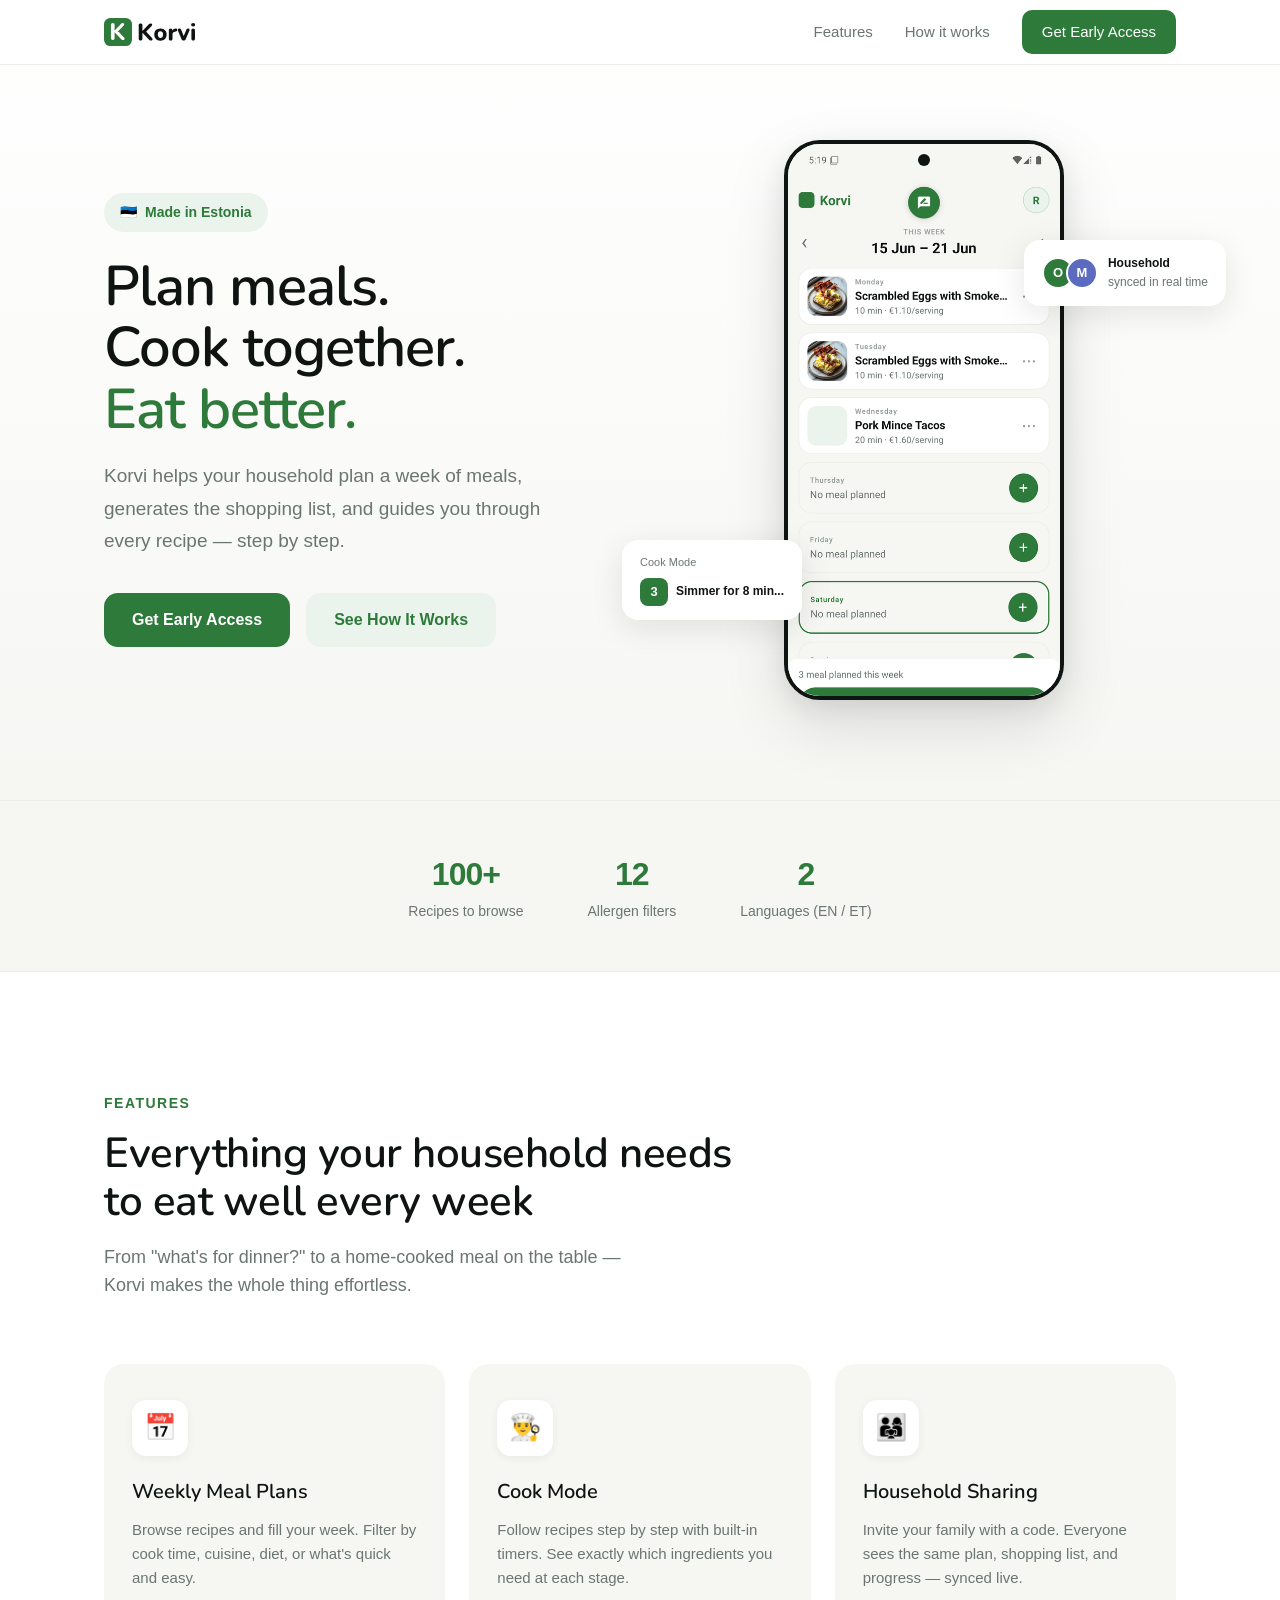
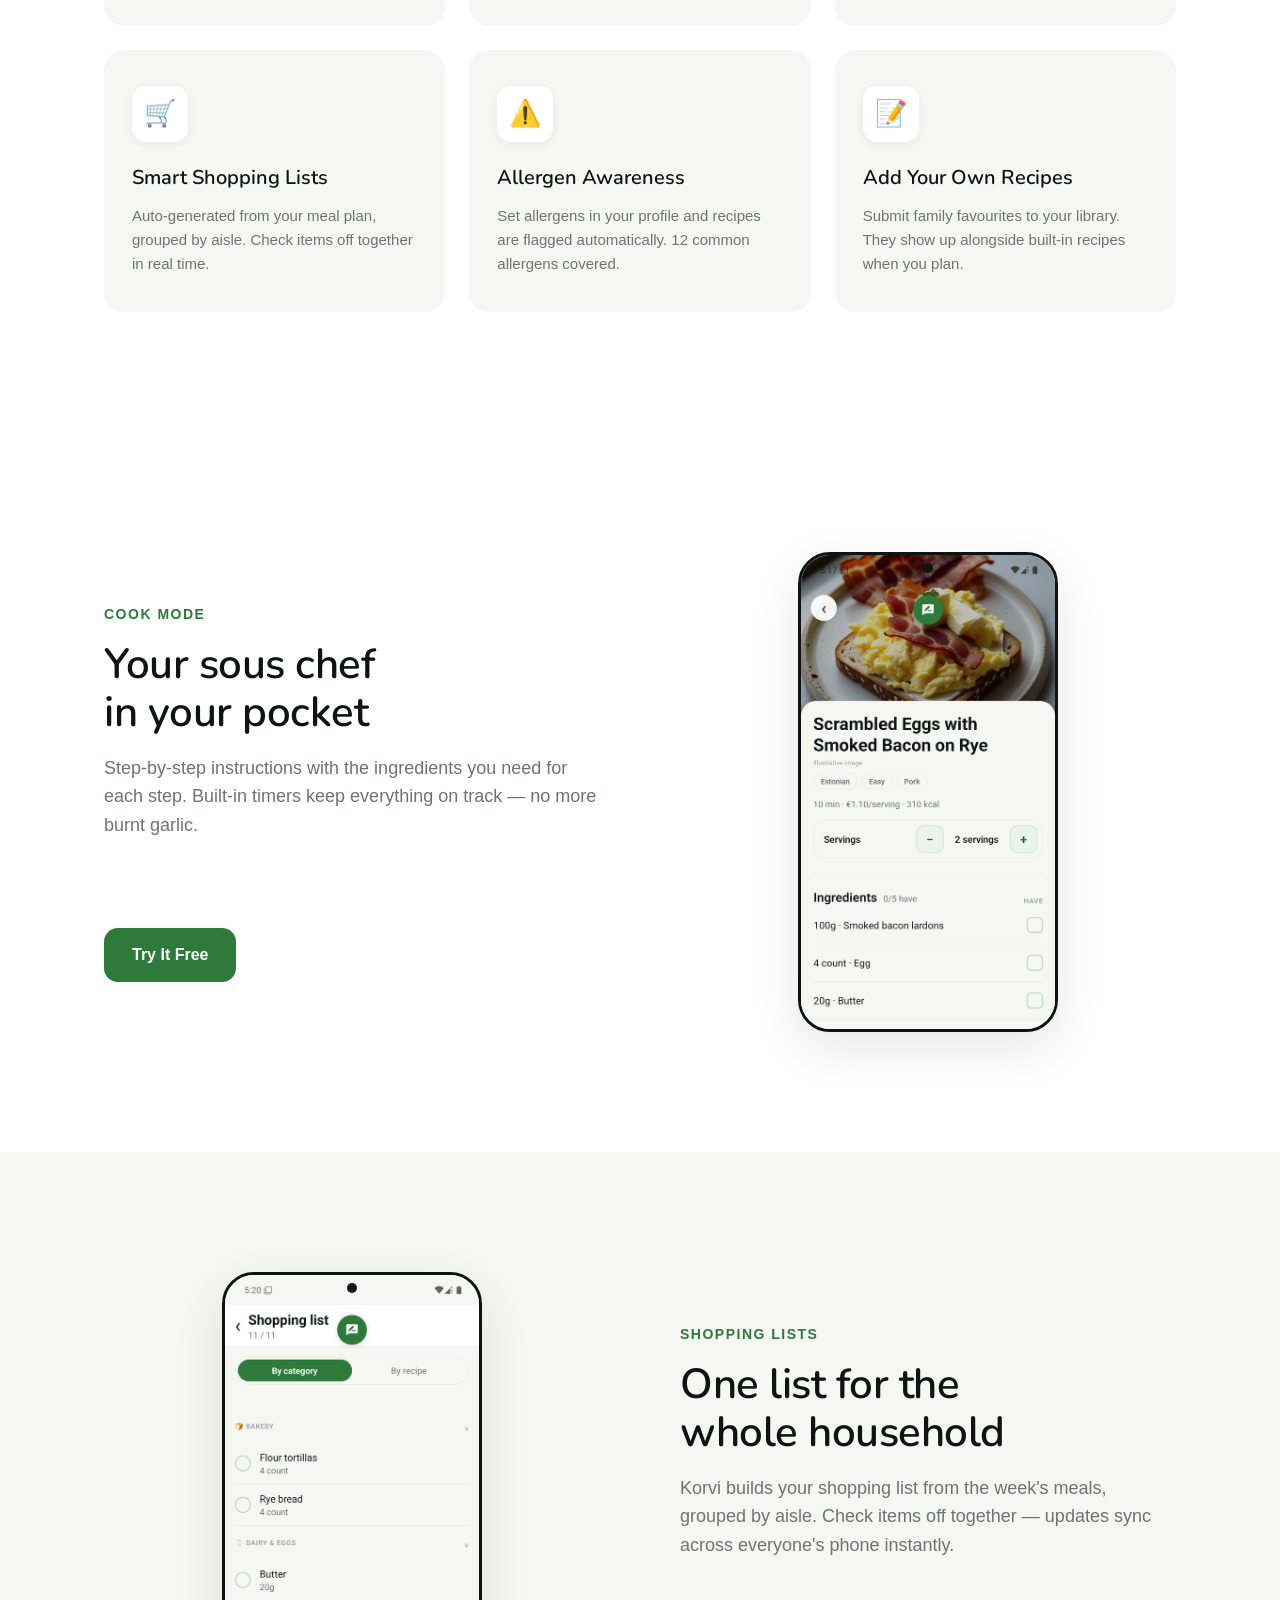
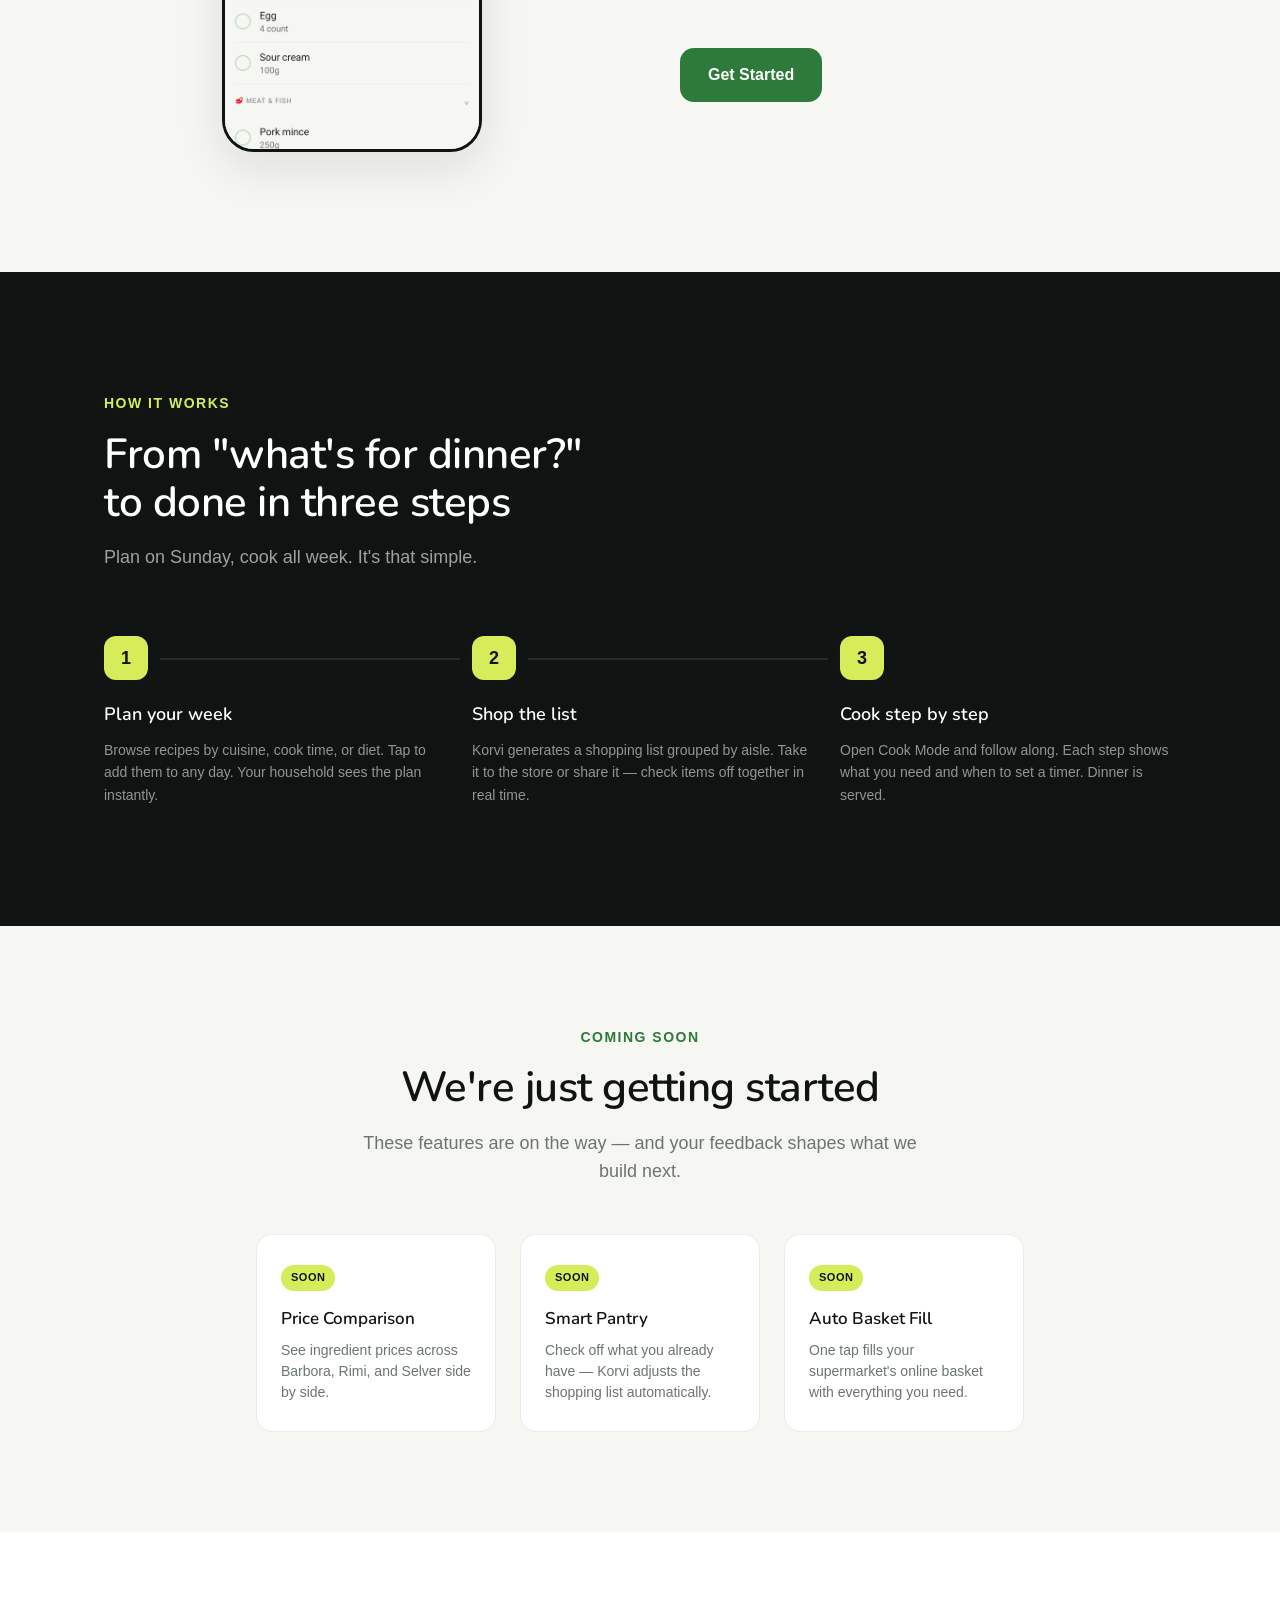
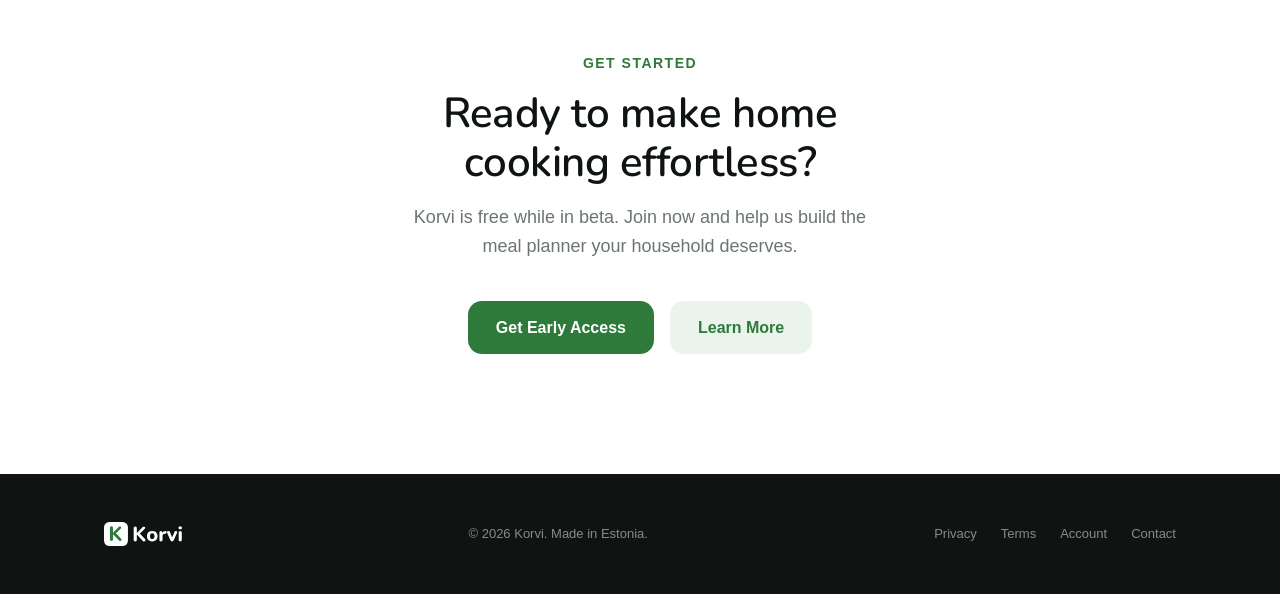
==== commit fe452417: "SEO, accessibility and mobile-nav fixes Discovery - Open Graph + Twitter card tags on index and the " ====
--- a/index.html
+++ b/index.html
@@ -5,12 +5,61 @@
   <meta name="viewport" content="width=device-width, initial-scale=1.0">
   <title>Korvi — Your Family Meal Planner</title>
   <meta name="description" content="Plan your week of meals, cook step-by-step, and share everything with your household. Korvi makes home cooking effortless.">
+  <link rel="canonical" href="https://korvi.eu/">
+
+  <!-- Open Graph / Twitter. Without these, shared korvi.eu links render as
+       a bare URL with no title, blurb or image. -->
+  <meta property="og:type" content="website">
+  <meta property="og:site_name" content="Korvi">
+  <meta property="og:url" content="https://korvi.eu/">
+  <meta property="og:title" content="Korvi — Your Family Meal Planner">
+  <meta property="og:description" content="Plan your week of meals, cook step-by-step, and share everything with your household. Korvi makes home cooking effortless.">
+  <meta property="og:image" content="https://korvi.eu/og-default.png">
+  <meta property="og:image:width" content="1200">
+  <meta property="og:image:height" content="630">
+  <meta property="og:image:alt" content="Korvi — plan meals, cook together, eat better.">
+  <meta property="og:locale" content="en_GB">
+  <meta name="twitter:card" content="summary_large_image">
+  <meta name="twitter:title" content="Korvi — Your Family Meal Planner">
+  <meta name="twitter:description" content="Plan your week of meals, cook step-by-step, and share everything with your household. Korvi makes home cooking effortless.">
+  <meta name="twitter:image" content="https://korvi.eu/og-default.png">
+
   <link rel="icon" type="image/svg+xml" href="/favicon.svg">
   <link rel="icon" type="image/png" sizes="64x64" href="/favicon.png">
   <link rel="apple-touch-icon" href="/apple-touch-icon.png">
   <!-- Nunito is self-hosted via @font-face in brand.css — no third-party font request. -->
   <link rel="preload" as="font" type="font/woff2" href="/fonts/Nunito-SemiBold.woff2" crossorigin>
   <link rel="stylesheet" href="/brand.css">
+
+  <script type="application/ld+json">
+  {
+    "@context": "https://schema.org",
+    "@type": "SoftwareApplication",
+    "name": "Korvi",
+    "url": "https://korvi.eu/",
+    "description": "Plan your week of meals, cook step-by-step, and share everything with your household. Korvi makes home cooking effortless.",
+    "applicationCategory": "LifestyleApplication",
+    "operatingSystem": "iOS, Android",
+    "inLanguage": ["en", "et"],
+    "image": "https://korvi.eu/og-default.png",
+    "offers": {
+      "@type": "Offer",
+      "price": "0",
+      "priceCurrency": "EUR"
+    },
+    "publisher": {
+      "@type": "Organization",
+      "name": "Korvi",
+      "url": "https://korvi.eu/",
+      "logo": "https://korvi.eu/logo-512.png",
+      "email": "hello@korvi.eu"
+    }
+  }
+  </script>
+
+  <!-- Set before first paint so the mobile nav can be collapsed by CSS only
+       when JS is actually available (see the .nav-toggle rules below). -->
+  <script>document.documentElement.classList.add('js');</script>
   <style>
     *, *::before, *::after { margin: 0; padding: 0; box-sizing: border-box; }
 
@@ -67,6 +116,51 @@
        is brand.css's, not a nav-specific choice. */
     .nav-links a.btn-primary,
     .nav-links a.btn-primary:hover { color: var(--on-green); }
+
+    /* Hamburger — hidden on desktop, and hidden entirely without JS (see
+       the no-JS fallback in the responsive block). */
+    .nav-toggle {
+      display: none;
+      align-items: center;
+      justify-content: center;
+      width: 44px;
+      height: 44px;
+      margin-right: -10px;
+      padding: 0;
+      background: none;
+      border: none;
+      border-radius: 10px;
+      color: var(--ink);
+      cursor: pointer;
+    }
+    .nav-toggle svg { display: block; width: 24px; height: 24px; }
+    .nav-toggle .icon-close { display: none; }
+    .nav-toggle[aria-expanded="true"] .icon-open { display: none; }
+    .nav-toggle[aria-expanded="true"] .icon-close { display: block; }
+
+    /* ─── SKIP LINK ─── */
+    .skip-link {
+      position: absolute;
+      left: 24px;
+      top: -100px;
+      z-index: 200;
+      padding: 12px 20px;
+      border-radius: 0 0 12px 12px;
+      background: var(--green);
+      color: var(--on-green);
+      font-weight: 600;
+      text-decoration: none;
+      transition: top 0.15s;
+    }
+    .skip-link:focus { top: 0; }
+
+    /* Keyboard focus must stay visible everywhere. */
+    a:focus-visible,
+    button:focus-visible {
+      outline: 3px solid var(--green);
+      outline-offset: 3px;
+      border-radius: 4px;
+    }
 
     /* ─── HERO ─── */
     .hero {
@@ -647,16 +741,77 @@
       .steps { grid-template-columns: 1fr; }
       .step-connector { display: none; }
       .social-strip .container { gap: 32px; }
-      .nav-links a:not(.btn) { display: none; }
+
+      /* The footer's three columns never wrapped, so they pushed the page
+         wider than the viewport (383px at a 375px width) and gave every
+         mobile visitor a horizontal scrollbar. Pre-existing; adding the
+         Terms link below would have made it worse. */
+      footer .container { flex-wrap: wrap; justify-content: center; gap: 20px 32px; text-align: center; }
+      .footer-links { flex-wrap: wrap; justify-content: center; }
+
+      /* ─── MOBILE NAV ───
+         This used to be `.nav-links a:not(.btn) { display: none }` — the
+         links were hidden with nothing to reveal them again, so Features
+         and How it works were simply unreachable below 900px, on the most
+         common device for a mobile app's landing page.
+
+         Progressive enhancement: the collapsed state only applies under
+         `html.js`, so if the inline script never runs the links stay on
+         screen (wrapped) rather than disappearing for good. */
+      .nav-toggle { display: inline-flex; }
+
+      html:not(.js) .nav-links { flex-wrap: wrap; gap: 8px 16px; justify-content: flex-end; }
+      html:not(.js) .nav-toggle { display: none; }
+
+      html.js .nav-links {
+        display: none;
+        position: absolute;
+        top: 64px;
+        left: 0;
+        right: 0;
+        flex-direction: column;
+        align-items: stretch;
+        gap: 4px;
+        padding: 8px 24px 20px;
+        background: var(--white);
+        border-bottom: 1px solid var(--hair);
+        box-shadow: 0 12px 24px rgba(15,20,19,0.08);
+      }
+      html.js .nav-links[data-open] { display: flex; }
+      html.js .nav-links a {
+        padding: 14px 4px;
+        font-size: 17px;
+        border-bottom: 1px solid var(--hair);
+      }
+      html.js .nav-links a.btn {
+        justify-content: center;
+        margin-top: 12px;
+        border-bottom: none;
+      }
     }
     @media (max-width: 600px) {
       .hero h1 { font-size: 38px; }
       .section-title { font-size: 32px; }
       .roadmap { flex-direction: column; align-items: center; }
+      footer .container { flex-direction: column; }
+    }
+
+    /* ─── REDUCED MOTION ───
+       Every transition/transform here is decorative. brand.css carries the
+       same guard for the shared .btn styles. */
+    @media (prefers-reduced-motion: reduce) {
+      html { scroll-behavior: auto; }
+      .feature-card,
+      .nav-links a,
+      .footer-links a,
+      .skip-link { transition: none; }
+      .feature-card:hover { transform: none; }
     }
   </style>
 </head>
 <body>
+
+<a class="skip-link" href="#main">Skip to content</a>
 
 <!-- NAV -->
 <nav>
@@ -674,19 +829,29 @@
         <path d="M130.64 80.77Q127.4 80.77 125.7 78.98Q124 77.19 124 73.96V25.96Q124 22.72 125.7 20.98Q127.4 19.23 130.64 19.23Q133.79 19.23 135.49 20.98Q137.19 22.72 137.19 25.96V46.13H137.36L160 22.47Q161.45 20.94 163.02 20.13Q164.6 19.32 166.64 19.32Q169.62 19.32 170.94 20.85Q172.26 22.38 172.09 24.43Q171.91 26.47 170.21 28.26L147.49 51.49L147.57 45.79L171.4 71.23Q173.36 73.36 173.4 75.57Q173.45 77.79 171.96 79.28Q170.47 80.77 167.57 80.77Q165.11 80.77 163.62 79.74Q162.13 78.72 160.34 76.77L137.36 52.6H137.19V73.96Q137.19 77.19 135.53 78.98Q133.87 80.77 130.64 80.77ZM201.53 80.94Q194.81 80.94 189.83 78.3Q184.85 75.66 182.13 70.72Q179.4 65.79 179.4 59.06Q179.4 54.04 180.94 50.04Q182.47 46.04 185.4 43.19Q188.34 40.34 192.43 38.85Q196.51 37.36 201.53 37.36Q208.26 37.36 213.23 40Q218.21 42.64 220.98 47.49Q223.74 52.34 223.74 59.06Q223.74 64.17 222.17 68.17Q220.6 72.17 217.7 75.06Q214.81 77.96 210.68 79.45Q206.55 80.94 201.53 80.94ZM201.53 71.32Q204.34 71.32 206.38 69.96Q208.43 68.6 209.62 65.91Q210.81 63.23 210.81 59.06Q210.81 52.85 208.26 49.91Q205.7 46.98 201.53 46.98Q198.81 46.98 196.72 48.26Q194.64 49.53 193.49 52.21Q192.34 54.89 192.34 59.06Q192.34 65.28 194.89 68.3Q197.45 71.32 201.53 71.32ZM238.21 80.77Q234.98 80.77 233.28 79.06Q231.57 77.36 231.57 74.21V44Q231.57 40.85 233.23 39.19Q234.89 37.53 237.87 37.53Q240.94 37.53 242.55 39.19Q244.17 40.85 244.17 44V48.43H243.32Q244.34 43.32 247.83 40.51Q251.32 37.7 256.85 37.36Q258.98 37.19 260.13 38.43Q261.28 39.66 261.36 42.47Q261.53 45.11 260.3 46.64Q259.06 48.17 256.17 48.51L254.21 48.68Q249.36 49.11 247.02 51.49Q244.68 53.87 244.68 58.38V74.21Q244.68 77.36 243.02 79.06Q241.36 80.77 238.21 80.77ZM284.34 80.77Q281.87 80.77 280 79.45Q278.13 78.13 277.02 75.49L264.17 45.87Q263.23 43.66 263.49 41.74Q263.74 39.83 265.32 38.68Q266.89 37.53 269.7 37.53Q272 37.53 273.45 38.6Q274.89 39.66 276 42.64L286.04 68.17H283.32L293.79 42.55Q294.98 39.66 296.43 38.6Q297.87 37.53 300.43 37.53Q302.64 37.53 303.96 38.68Q305.28 39.83 305.57 41.7Q305.87 43.57 304.85 45.79L291.74 75.49Q290.64 78.21 288.81 79.49Q286.98 80.77 284.34 80.77ZM318.55 80.68Q315.4 80.68 313.74 78.85Q312.09 77.02 312.09 73.7V44.6Q312.09 41.19 313.74 39.36Q315.4 37.53 318.55 37.53Q321.62 37.53 323.28 39.36Q324.94 41.19 324.94 44.6V73.7Q324.94 77.02 323.32 78.85Q321.7 80.68 318.55 80.68ZM318.55 30.55Q314.98 30.55 313.06 28.89Q311.15 27.23 311.15 24.17Q311.15 21.02 313.06 19.36Q314.98 17.7 318.55 17.7Q322.13 17.7 324 19.36Q325.87 21.02 325.87 24.17Q325.87 27.23 324 28.89Q322.13 30.55 318.55 30.55Z" fill="currentColor"/>
       </svg>
     </a>
-    <div class="nav-links">
+    <button class="nav-toggle" type="button" aria-expanded="false" aria-controls="nav-links" aria-label="Menu">
+      <svg class="icon-open" viewBox="0 0 24 24" fill="none" stroke="currentColor" stroke-width="2" stroke-linecap="round" aria-hidden="true">
+        <path d="M4 7h16M4 12h16M4 17h16"/>
+      </svg>
+      <svg class="icon-close" viewBox="0 0 24 24" fill="none" stroke="currentColor" stroke-width="2" stroke-linecap="round" aria-hidden="true">
+        <path d="M6 6l12 12M18 6L6 18"/>
+      </svg>
+    </button>
+    <div class="nav-links" id="nav-links">
       <a href="#features">Features</a>
       <a href="#how-it-works">How it works</a>
       <a href="mailto:earlyaccess@korvi.eu?subject=Korvi%3A%20Early%20Access%20Request" class="btn btn-primary btn-small">Get Early Access</a>
     </div>
   </div>
 </nav>
+
+<main id="main" tabindex="-1">
 
 <!-- HERO -->
 <section class="hero">
   <div class="container">
     <div class="hero-content">
-      <div class="hero-badge">🇪🇪 Made in Estonia</div>
+      <div class="hero-badge"><span aria-hidden="true">🇪🇪</span> Made in Estonia</div>
       <h1>Plan meals.<br>Cook together.<br><span class="accent">Eat better.</span></h1>
       <p>Korvi helps your household plan a week of meals, generates the shopping list, and guides you through every recipe — step by step.</p>
       <div class="hero-buttons">
@@ -697,7 +862,9 @@
     <div class="hero-visual">
       <div class="phone-mockup">
         <div class="phone-notch"></div>
-        <img src="/screenshots/mealplan.png" alt="Korvi meal plan" style="width:100%;height:100%;object-fit:cover;object-position:top;">
+        <img src="/screenshots/mealplan.png" width="540" height="1200" fetchpriority="high" decoding="async"
+             alt="The Korvi meal plan screen, showing a week of dinners with cook times and cost per serving"
+             style="width:100%;height:100%;object-fit:cover;object-position:top;">
       </div>
       <div class="phone-float float-family">
         <div class="float-family-avatars">
@@ -743,32 +910,32 @@
     <p class="section-subtitle">From "what's for dinner?" to a home-cooked meal on the table — Korvi makes the whole thing effortless.</p>
     <div class="features-grid">
       <div class="feature-card">
-        <div class="feature-icon">📅</div>
+        <div class="feature-icon" aria-hidden="true">📅</div>
         <h3>Weekly Meal Plans</h3>
         <p>Browse recipes and fill your week. Filter by cook time, cuisine, diet, or what's quick and easy.</p>
       </div>
       <div class="feature-card">
-        <div class="feature-icon">👨‍🍳</div>
+        <div class="feature-icon" aria-hidden="true">👨‍🍳</div>
         <h3>Cook Mode</h3>
         <p>Follow recipes step by step with built-in timers. See exactly which ingredients you need at each stage.</p>
       </div>
       <div class="feature-card">
-        <div class="feature-icon">👨‍👩‍👧</div>
+        <div class="feature-icon" aria-hidden="true">👨‍👩‍👧</div>
         <h3>Household Sharing</h3>
         <p>Invite your family with a code. Everyone sees the same plan, shopping list, and progress — synced live.</p>
       </div>
       <div class="feature-card">
-        <div class="feature-icon">🛒</div>
+        <div class="feature-icon" aria-hidden="true">🛒</div>
         <h3>Smart Shopping Lists</h3>
         <p>Auto-generated from your meal plan, grouped by aisle. Check items off together in real time.</p>
       </div>
       <div class="feature-card">
-        <div class="feature-icon">⚠️</div>
+        <div class="feature-icon" aria-hidden="true">⚠️</div>
         <h3>Allergen Awareness</h3>
         <p>Set allergens in your profile and recipes are flagged automatically. 12 common allergens covered.</p>
       </div>
       <div class="feature-card">
-        <div class="feature-icon">📝</div>
+        <div class="feature-icon" aria-hidden="true">📝</div>
         <h3>Add Your Own Recipes</h3>
         <p>Submit family favourites to your library. They show up alongside built-in recipes when you plan.</p>
       </div>
@@ -788,7 +955,9 @@
     <div class="showcase-visual">
       <div class="showcase-phone">
         <div class="showcase-phone-notch"></div>
-        <img src="/screenshots/mealdetail.png" alt="Korvi recipe detail" style="width:100%;height:100%;object-fit:cover;object-position:top;">
+        <img src="/screenshots/mealdetail.png" width="540" height="1200" loading="lazy" decoding="async"
+             alt="A Korvi recipe detail screen, showing ingredients and step-by-step instructions"
+             style="width:100%;height:100%;object-fit:cover;object-position:top;">
       </div>
     </div>
   </div>
@@ -800,7 +969,9 @@
     <div class="showcase-visual">
       <div class="showcase-phone">
         <div class="showcase-phone-notch"></div>
-        <img src="/screenshots/shoppinglist.png" alt="Korvi shopping list" style="width:100%;height:100%;object-fit:cover;object-position:top;">
+        <img src="/screenshots/shoppinglist.png" width="540" height="1200" loading="lazy" decoding="async"
+             alt="The Korvi shopping list screen, with ingredients grouped by aisle and ticked off"
+             style="width:100%;height:100%;object-fit:cover;object-position:top;">
       </div>
     </div>
     <div>
@@ -870,26 +1041,68 @@
     <h2 class="section-title">Ready to make home<br>cooking effortless?</h2>
     <p class="section-subtitle">Korvi is free while in beta. Join now and help us build the meal planner your household deserves.</p>
     <div class="cta-buttons">
-      <a href="#" class="btn btn-primary">Get Early Access</a>
+      <a href="mailto:earlyaccess@korvi.eu?subject=Korvi%3A%20Early%20Access%20Request" class="btn btn-primary">Get Early Access</a>
       <a href="#features" class="btn btn-secondary">Learn More</a>
     </div>
   </div>
 </section>
+
+</main>
 
 <!-- FOOTER -->
 <footer>
   <div class="container">
     <!-- The footer is a permanently dark plate, so the reversed mono lockup
          is correct here — no need for the currentColor-adaptive one. -->
-    <a href="/" class="footer-logo"><img src="/lockup-mono-white.svg" alt="Korvi" width="78" height="24"></a>
+    <a href="/" class="footer-logo"><img src="/lockup-mono-white.svg" alt="Korvi" width="78" height="24" loading="lazy" decoding="async"></a>
     <p>&copy; 2026 Korvi. Made in Estonia.</p>
     <div class="footer-links">
       <a href="/privacy.html">Privacy</a>
+      <a href="/terms.html">Terms</a>
       <a href="/delete-account.html">Account</a>
       <a href="mailto:hello@korvi.eu">Contact</a>
     </div>
   </div>
 </footer>
 
+<script>
+  // Mobile nav disclosure. No dependencies; the collapsed CSS is gated on
+  // html.js (set in <head>), so if this never runs the links stay visible
+  // rather than becoming unreachable.
+  (function () {
+    var toggle = document.querySelector('.nav-toggle');
+    var panel = document.getElementById('nav-links');
+    if (!toggle || !panel) return;
+
+    function setOpen(open) {
+      toggle.setAttribute('aria-expanded', open ? 'true' : 'false');
+      if (open) panel.setAttribute('data-open', '');
+      else panel.removeAttribute('data-open');
+    }
+
+    toggle.addEventListener('click', function () {
+      setOpen(toggle.getAttribute('aria-expanded') !== 'true');
+    });
+
+    // Tapping a link navigates within the page, so close behind it.
+    panel.addEventListener('click', function (e) {
+      if (e.target.closest('a')) setOpen(false);
+    });
+
+    document.addEventListener('keydown', function (e) {
+      if (e.key === 'Escape' && toggle.getAttribute('aria-expanded') === 'true') {
+        setOpen(false);
+        toggle.focus();
+      }
+    });
+
+    // Resizing past the breakpoint hides the panel via CSS; clear the state
+    // so aria-expanded doesn't keep claiming it's open on desktop.
+    window.matchMedia('(min-width: 901px)').addEventListener('change', function (e) {
+      if (e.matches) setOpen(false);
+    });
+  })();
+</script>
+
 </body>
 </html>
--- a/brand.css
+++ b/brand.css
@@ -52,7 +52,11 @@
   --lime: #D7EC59;
   --ink: #0F1413;
   --ink-soft: #6B7572;
-  --ink-faint: #9AA19E;
+  /* Was #9AA19E — only 2.6:1 on white, well under WCAG AA's 4.5:1 for
+   * body text, and it is used for real copy (the "Cook Mode" float label,
+   * the 404 hint). #6E7673 is 4.7:1. AA squeezes "faint" and "soft" close
+   * together at this lightness; that is the constraint, not an oversight. */
+  --ink-faint: #6E7673;
   --hair: #ECECEA;
   --wash: #F6F6F3;
   --white: #FFFFFF;
@@ -80,7 +84,8 @@
     --lime: #C8DB4A;
     --ink: #E8EDEC;
     --ink-soft: #9AA19E;
-    --ink-faint: #6B7572;
+    /* Same AA fix in the other direction: #6B7572 is 3.9:1 on --wash. */
+    --ink-faint: #8F9794;
     --hair: #2C2C2C;
     --wash: #121212;
     --white: #1E1E1E;
@@ -147,3 +152,15 @@
    * near-white slab. Lift the mint instead. */
   .btn-secondary:hover { background: #24422A; }
 }
+
+/* Motion is decorative everywhere on this site, so it can simply go away.
+ * Deliberately targeted rather than the blanket
+ * `*, *::before, *::after { animation-duration: .01ms !important }`
+ * recipe: that would also freeze 404.html's loading spinner mid-turn,
+ * and a stopped spinner reads as "hung", which is worse than the motion
+ * it removes. Looping progress indicators are the standard exception. */
+@media (prefers-reduced-motion: reduce) {
+  html { scroll-behavior: auto; }
+  .btn { transition: none; }
+  .btn-primary:hover { transform: none; }
+}
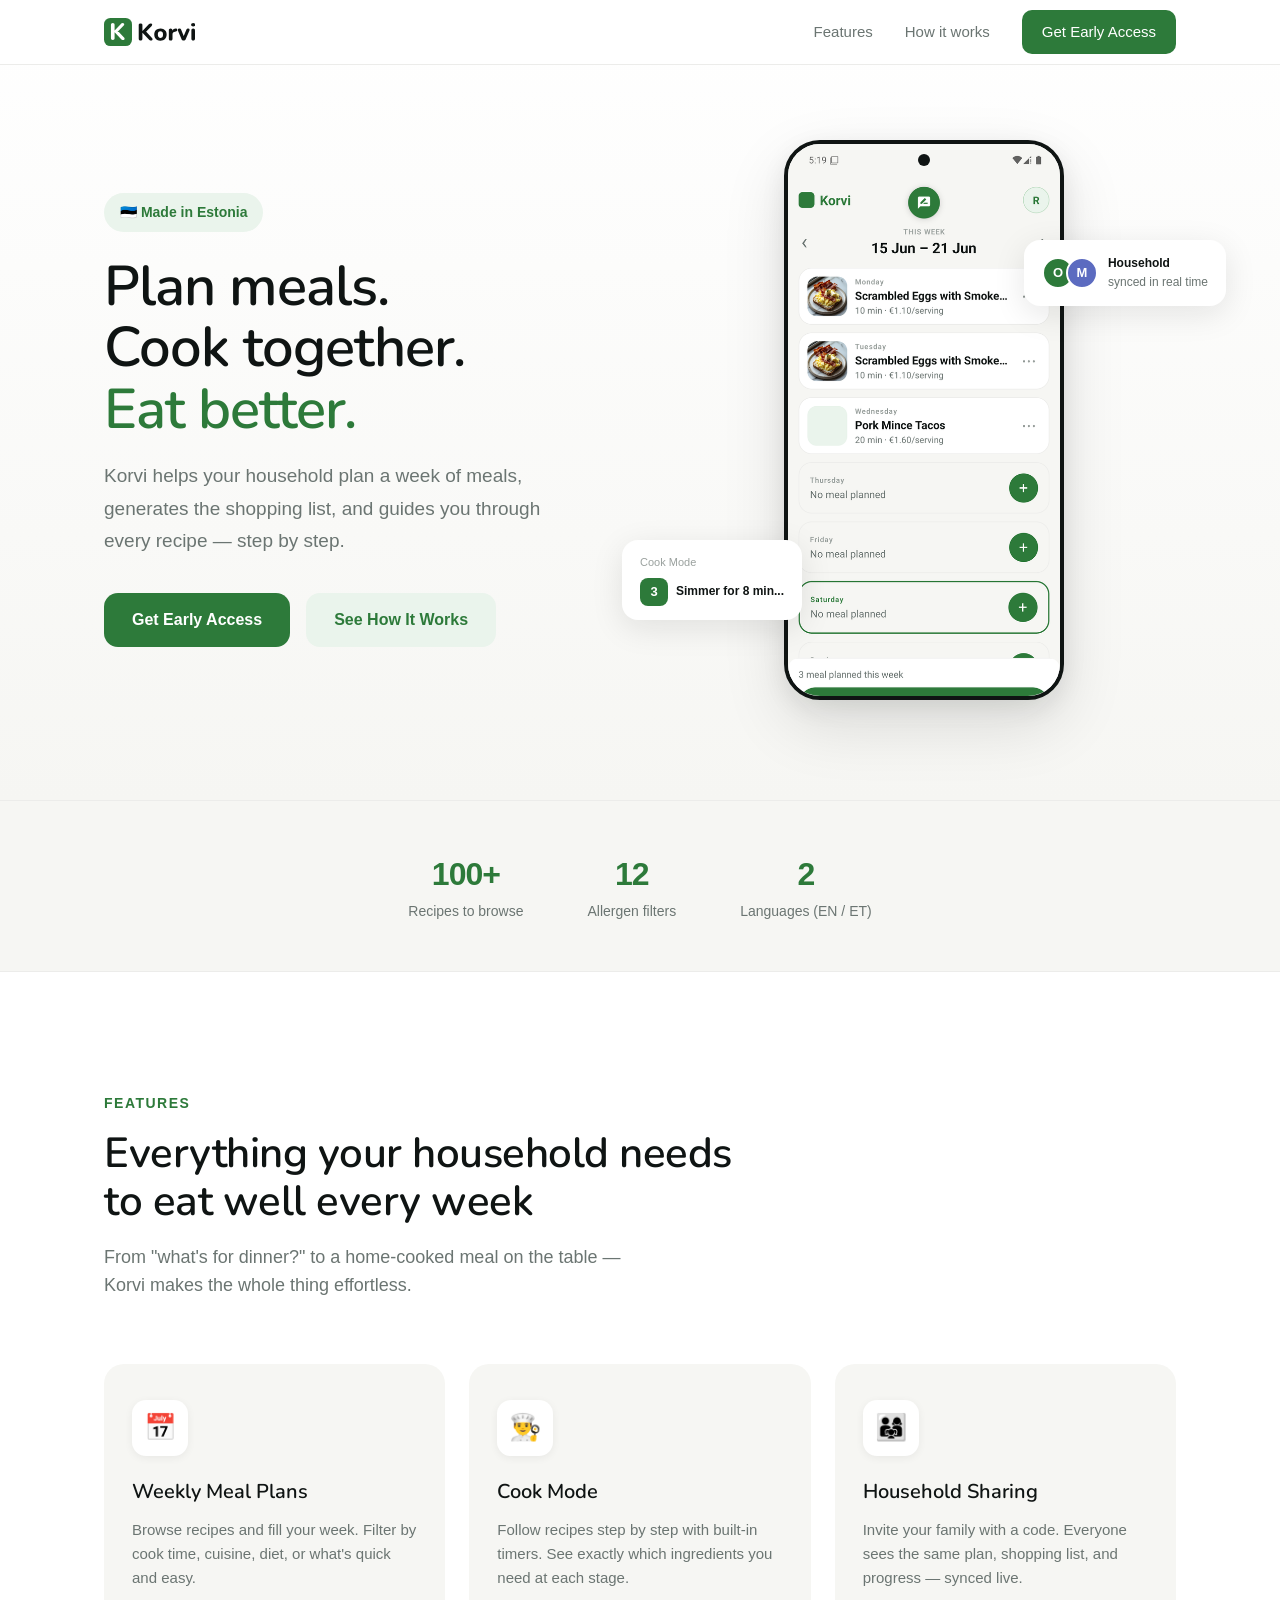
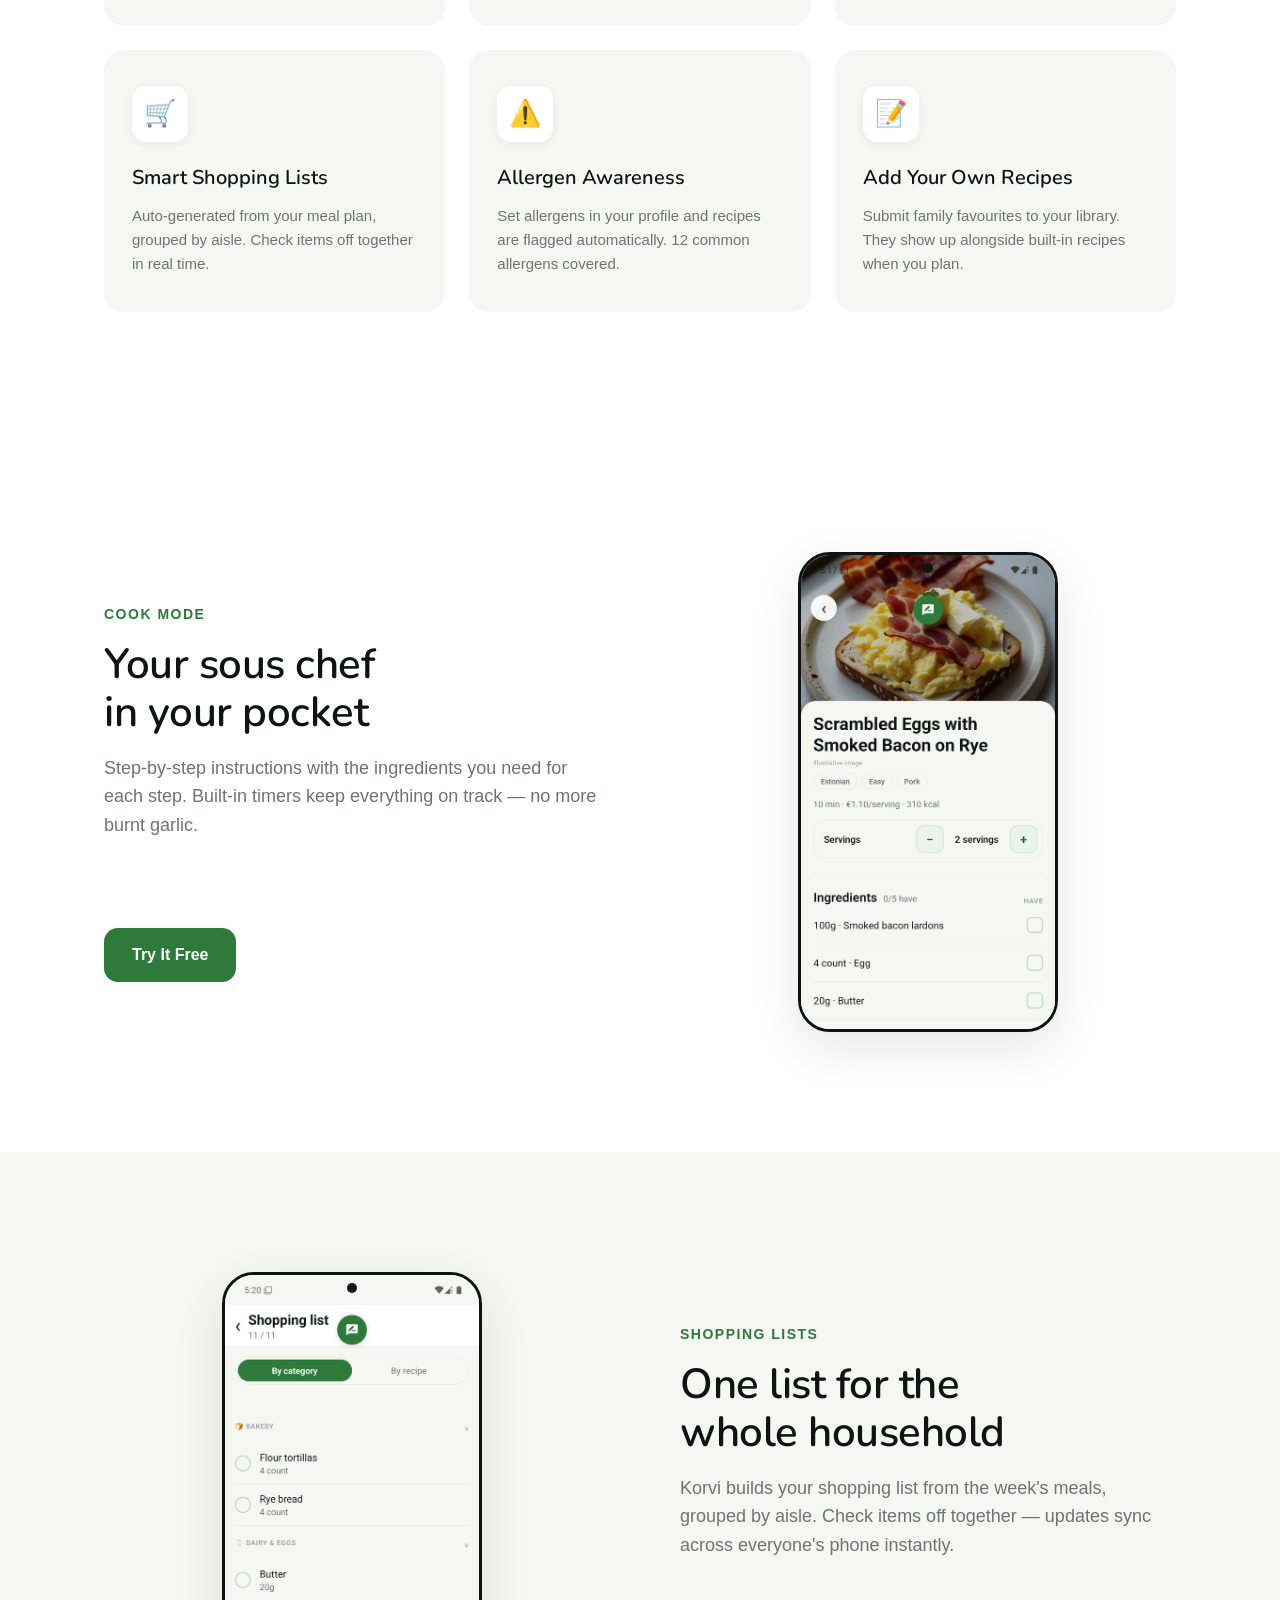
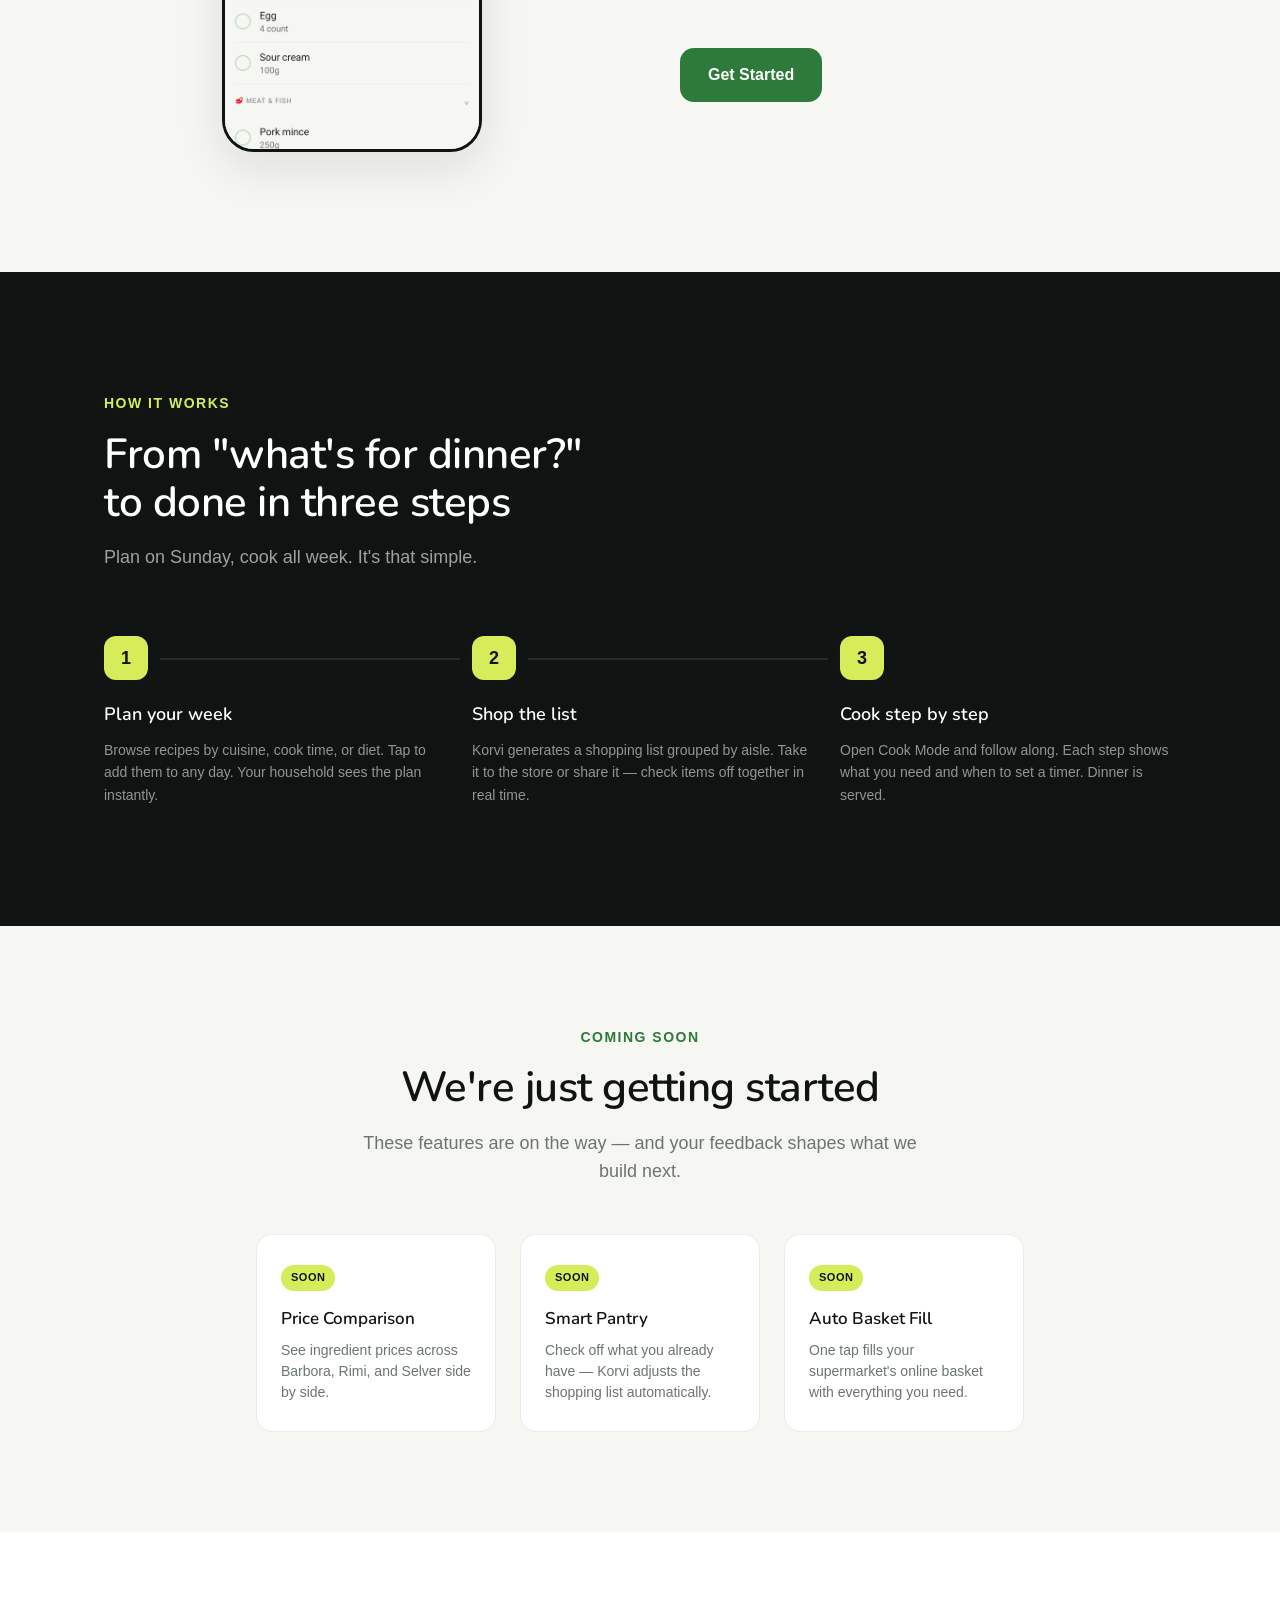
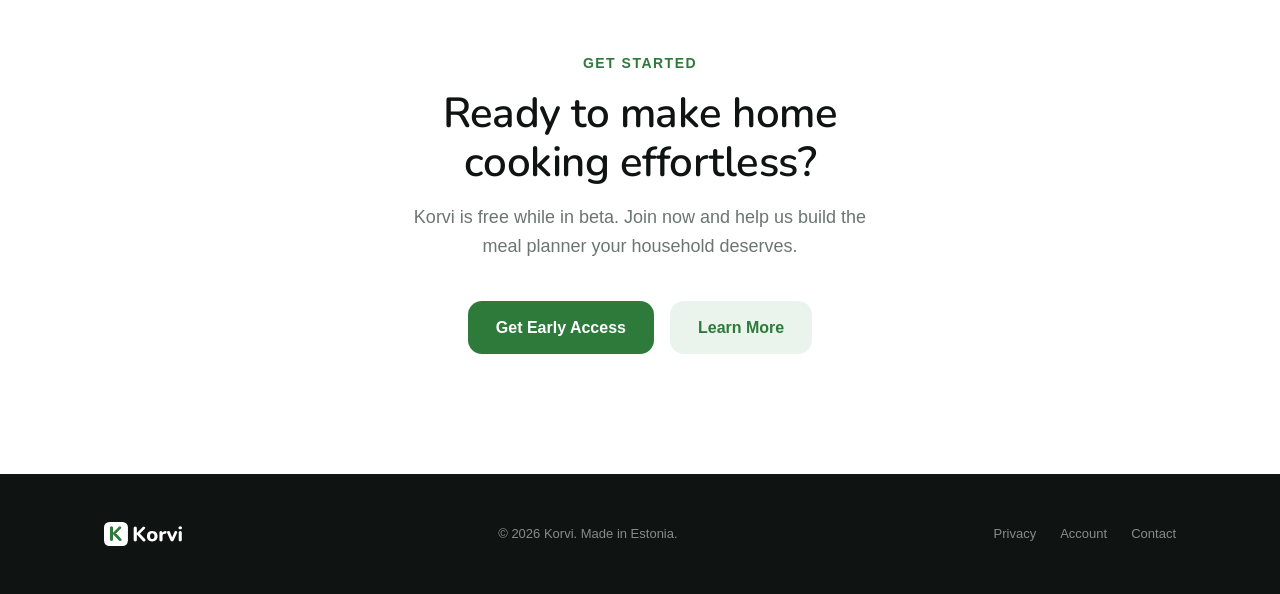
==== commit 6882d020: "Rebrand visual assets: K-monogram lockup, self-hosted Nunito, dark mode (#6) * Rebrand korvi-web: K-" ====
--- a/index.html
+++ b/index.html
@@ -5,61 +5,12 @@
   <meta name="viewport" content="width=device-width, initial-scale=1.0">
   <title>Korvi — Your Family Meal Planner</title>
   <meta name="description" content="Plan your week of meals, cook step-by-step, and share everything with your household. Korvi makes home cooking effortless.">
-  <link rel="canonical" href="https://korvi.eu/">
-
-  <!-- Open Graph / Twitter. Without these, shared korvi.eu links render as
-       a bare URL with no title, blurb or image. -->
-  <meta property="og:type" content="website">
-  <meta property="og:site_name" content="Korvi">
-  <meta property="og:url" content="https://korvi.eu/">
-  <meta property="og:title" content="Korvi — Your Family Meal Planner">
-  <meta property="og:description" content="Plan your week of meals, cook step-by-step, and share everything with your household. Korvi makes home cooking effortless.">
-  <meta property="og:image" content="https://korvi.eu/og-default.png">
-  <meta property="og:image:width" content="1200">
-  <meta property="og:image:height" content="630">
-  <meta property="og:image:alt" content="Korvi — plan meals, cook together, eat better.">
-  <meta property="og:locale" content="en_GB">
-  <meta name="twitter:card" content="summary_large_image">
-  <meta name="twitter:title" content="Korvi — Your Family Meal Planner">
-  <meta name="twitter:description" content="Plan your week of meals, cook step-by-step, and share everything with your household. Korvi makes home cooking effortless.">
-  <meta name="twitter:image" content="https://korvi.eu/og-default.png">
-
   <link rel="icon" type="image/svg+xml" href="/favicon.svg">
   <link rel="icon" type="image/png" sizes="64x64" href="/favicon.png">
   <link rel="apple-touch-icon" href="/apple-touch-icon.png">
   <!-- Nunito is self-hosted via @font-face in brand.css — no third-party font request. -->
   <link rel="preload" as="font" type="font/woff2" href="/fonts/Nunito-SemiBold.woff2" crossorigin>
   <link rel="stylesheet" href="/brand.css">
-
-  <script type="application/ld+json">
-  {
-    "@context": "https://schema.org",
-    "@type": "SoftwareApplication",
-    "name": "Korvi",
-    "url": "https://korvi.eu/",
-    "description": "Plan your week of meals, cook step-by-step, and share everything with your household. Korvi makes home cooking effortless.",
-    "applicationCategory": "LifestyleApplication",
-    "operatingSystem": "iOS, Android",
-    "inLanguage": ["en", "et"],
-    "image": "https://korvi.eu/og-default.png",
-    "offers": {
-      "@type": "Offer",
-      "price": "0",
-      "priceCurrency": "EUR"
-    },
-    "publisher": {
-      "@type": "Organization",
-      "name": "Korvi",
-      "url": "https://korvi.eu/",
-      "logo": "https://korvi.eu/logo-512.png",
-      "email": "hello@korvi.eu"
-    }
-  }
-  </script>
-
-  <!-- Set before first paint so the mobile nav can be collapsed by CSS only
-       when JS is actually available (see the .nav-toggle rules below). -->
-  <script>document.documentElement.classList.add('js');</script>
   <style>
     *, *::before, *::after { margin: 0; padding: 0; box-sizing: border-box; }
 
@@ -116,51 +67,6 @@
        is brand.css's, not a nav-specific choice. */
     .nav-links a.btn-primary,
     .nav-links a.btn-primary:hover { color: var(--on-green); }
-
-    /* Hamburger — hidden on desktop, and hidden entirely without JS (see
-       the no-JS fallback in the responsive block). */
-    .nav-toggle {
-      display: none;
-      align-items: center;
-      justify-content: center;
-      width: 44px;
-      height: 44px;
-      margin-right: -10px;
-      padding: 0;
-      background: none;
-      border: none;
-      border-radius: 10px;
-      color: var(--ink);
-      cursor: pointer;
-    }
-    .nav-toggle svg { display: block; width: 24px; height: 24px; }
-    .nav-toggle .icon-close { display: none; }
-    .nav-toggle[aria-expanded="true"] .icon-open { display: none; }
-    .nav-toggle[aria-expanded="true"] .icon-close { display: block; }
-
-    /* ─── SKIP LINK ─── */
-    .skip-link {
-      position: absolute;
-      left: 24px;
-      top: -100px;
-      z-index: 200;
-      padding: 12px 20px;
-      border-radius: 0 0 12px 12px;
-      background: var(--green);
-      color: var(--on-green);
-      font-weight: 600;
-      text-decoration: none;
-      transition: top 0.15s;
-    }
-    .skip-link:focus { top: 0; }
-
-    /* Keyboard focus must stay visible everywhere. */
-    a:focus-visible,
-    button:focus-visible {
-      outline: 3px solid var(--green);
-      outline-offset: 3px;
-      border-radius: 4px;
-    }
 
     /* ─── HERO ─── */
     .hero {
@@ -741,77 +647,16 @@
       .steps { grid-template-columns: 1fr; }
       .step-connector { display: none; }
       .social-strip .container { gap: 32px; }
-
-      /* The footer's three columns never wrapped, so they pushed the page
-         wider than the viewport (383px at a 375px width) and gave every
-         mobile visitor a horizontal scrollbar. Pre-existing; adding the
-         Terms link below would have made it worse. */
-      footer .container { flex-wrap: wrap; justify-content: center; gap: 20px 32px; text-align: center; }
-      .footer-links { flex-wrap: wrap; justify-content: center; }
-
-      /* ─── MOBILE NAV ───
-         This used to be `.nav-links a:not(.btn) { display: none }` — the
-         links were hidden with nothing to reveal them again, so Features
-         and How it works were simply unreachable below 900px, on the most
-         common device for a mobile app's landing page.
-
-         Progressive enhancement: the collapsed state only applies under
-         `html.js`, so if the inline script never runs the links stay on
-         screen (wrapped) rather than disappearing for good. */
-      .nav-toggle { display: inline-flex; }
-
-      html:not(.js) .nav-links { flex-wrap: wrap; gap: 8px 16px; justify-content: flex-end; }
-      html:not(.js) .nav-toggle { display: none; }
-
-      html.js .nav-links {
-        display: none;
-        position: absolute;
-        top: 64px;
-        left: 0;
-        right: 0;
-        flex-direction: column;
-        align-items: stretch;
-        gap: 4px;
-        padding: 8px 24px 20px;
-        background: var(--white);
-        border-bottom: 1px solid var(--hair);
-        box-shadow: 0 12px 24px rgba(15,20,19,0.08);
-      }
-      html.js .nav-links[data-open] { display: flex; }
-      html.js .nav-links a {
-        padding: 14px 4px;
-        font-size: 17px;
-        border-bottom: 1px solid var(--hair);
-      }
-      html.js .nav-links a.btn {
-        justify-content: center;
-        margin-top: 12px;
-        border-bottom: none;
-      }
+      .nav-links a:not(.btn) { display: none; }
     }
     @media (max-width: 600px) {
       .hero h1 { font-size: 38px; }
       .section-title { font-size: 32px; }
       .roadmap { flex-direction: column; align-items: center; }
-      footer .container { flex-direction: column; }
-    }
-
-    /* ─── REDUCED MOTION ───
-       Every transition/transform here is decorative. brand.css carries the
-       same guard for the shared .btn styles. */
-    @media (prefers-reduced-motion: reduce) {
-      html { scroll-behavior: auto; }
-      .feature-card,
-      .nav-links a,
-      .footer-links a,
-      .skip-link { transition: none; }
-      .feature-card:hover { transform: none; }
     }
   </style>
 </head>
 <body>
-
-<a class="skip-link" href="#main">Skip to content</a>
 
 <!-- NAV -->
 <nav>
@@ -829,15 +674,7 @@
         <path d="M130.64 80.77Q127.4 80.77 125.7 78.98Q124 77.19 124 73.96V25.96Q124 22.72 125.7 20.98Q127.4 19.23 130.64 19.23Q133.79 19.23 135.49 20.98Q137.19 22.72 137.19 25.96V46.13H137.36L160 22.47Q161.45 20.94 163.02 20.13Q164.6 19.32 166.64 19.32Q169.62 19.32 170.94 20.85Q172.26 22.38 172.09 24.43Q171.91 26.47 170.21 28.26L147.49 51.49L147.57 45.79L171.4 71.23Q173.36 73.36 173.4 75.57Q173.45 77.79 171.96 79.28Q170.47 80.77 167.57 80.77Q165.11 80.77 163.62 79.74Q162.13 78.72 160.34 76.77L137.36 52.6H137.19V73.96Q137.19 77.19 135.53 78.98Q133.87 80.77 130.64 80.77ZM201.53 80.94Q194.81 80.94 189.83 78.3Q184.85 75.66 182.13 70.72Q179.4 65.79 179.4 59.06Q179.4 54.04 180.94 50.04Q182.47 46.04 185.4 43.19Q188.34 40.34 192.43 38.85Q196.51 37.36 201.53 37.36Q208.26 37.36 213.23 40Q218.21 42.64 220.98 47.49Q223.74 52.34 223.74 59.06Q223.74 64.17 222.17 68.17Q220.6 72.17 217.7 75.06Q214.81 77.96 210.68 79.45Q206.55 80.94 201.53 80.94ZM201.53 71.32Q204.34 71.32 206.38 69.96Q208.43 68.6 209.62 65.91Q210.81 63.23 210.81 59.06Q210.81 52.85 208.26 49.91Q205.7 46.98 201.53 46.98Q198.81 46.98 196.72 48.26Q194.64 49.53 193.49 52.21Q192.34 54.89 192.34 59.06Q192.34 65.28 194.89 68.3Q197.45 71.32 201.53 71.32ZM238.21 80.77Q234.98 80.77 233.28 79.06Q231.57 77.36 231.57 74.21V44Q231.57 40.85 233.23 39.19Q234.89 37.53 237.87 37.53Q240.94 37.53 242.55 39.19Q244.17 40.85 244.17 44V48.43H243.32Q244.34 43.32 247.83 40.51Q251.32 37.7 256.85 37.36Q258.98 37.19 260.13 38.43Q261.28 39.66 261.36 42.47Q261.53 45.11 260.3 46.64Q259.06 48.17 256.17 48.51L254.21 48.68Q249.36 49.11 247.02 51.49Q244.68 53.87 244.68 58.38V74.21Q244.68 77.36 243.02 79.06Q241.36 80.77 238.21 80.77ZM284.34 80.77Q281.87 80.77 280 79.45Q278.13 78.13 277.02 75.49L264.17 45.87Q263.23 43.66 263.49 41.74Q263.74 39.83 265.32 38.68Q266.89 37.53 269.7 37.53Q272 37.53 273.45 38.6Q274.89 39.66 276 42.64L286.04 68.17H283.32L293.79 42.55Q294.98 39.66 296.43 38.6Q297.87 37.53 300.43 37.53Q302.64 37.53 303.96 38.68Q305.28 39.83 305.57 41.7Q305.87 43.57 304.85 45.79L291.74 75.49Q290.64 78.21 288.81 79.49Q286.98 80.77 284.34 80.77ZM318.55 80.68Q315.4 80.68 313.74 78.85Q312.09 77.02 312.09 73.7V44.6Q312.09 41.19 313.74 39.36Q315.4 37.53 318.55 37.53Q321.62 37.53 323.28 39.36Q324.94 41.19 324.94 44.6V73.7Q324.94 77.02 323.32 78.85Q321.7 80.68 318.55 80.68ZM318.55 30.55Q314.98 30.55 313.06 28.89Q311.15 27.23 311.15 24.17Q311.15 21.02 313.06 19.36Q314.98 17.7 318.55 17.7Q322.13 17.7 324 19.36Q325.87 21.02 325.87 24.17Q325.87 27.23 324 28.89Q322.13 30.55 318.55 30.55Z" fill="currentColor"/>
       </svg>
     </a>
-    <button class="nav-toggle" type="button" aria-expanded="false" aria-controls="nav-links" aria-label="Menu">
-      <svg class="icon-open" viewBox="0 0 24 24" fill="none" stroke="currentColor" stroke-width="2" stroke-linecap="round" aria-hidden="true">
-        <path d="M4 7h16M4 12h16M4 17h16"/>
-      </svg>
-      <svg class="icon-close" viewBox="0 0 24 24" fill="none" stroke="currentColor" stroke-width="2" stroke-linecap="round" aria-hidden="true">
-        <path d="M6 6l12 12M18 6L6 18"/>
-      </svg>
-    </button>
-    <div class="nav-links" id="nav-links">
+    <div class="nav-links">
       <a href="#features">Features</a>
       <a href="#how-it-works">How it works</a>
       <a href="mailto:earlyaccess@korvi.eu?subject=Korvi%3A%20Early%20Access%20Request" class="btn btn-primary btn-small">Get Early Access</a>
@@ -845,13 +682,11 @@
   </div>
 </nav>
 
-<main id="main" tabindex="-1">
-
 <!-- HERO -->
 <section class="hero">
   <div class="container">
     <div class="hero-content">
-      <div class="hero-badge"><span aria-hidden="true">🇪🇪</span> Made in Estonia</div>
+      <div class="hero-badge">🇪🇪 Made in Estonia</div>
       <h1>Plan meals.<br>Cook together.<br><span class="accent">Eat better.</span></h1>
       <p>Korvi helps your household plan a week of meals, generates the shopping list, and guides you through every recipe — step by step.</p>
       <div class="hero-buttons">
@@ -862,9 +697,7 @@
     <div class="hero-visual">
       <div class="phone-mockup">
         <div class="phone-notch"></div>
-        <img src="/screenshots/mealplan.png" width="540" height="1200" fetchpriority="high" decoding="async"
-             alt="The Korvi meal plan screen, showing a week of dinners with cook times and cost per serving"
-             style="width:100%;height:100%;object-fit:cover;object-position:top;">
+        <img src="/screenshots/mealplan.png" alt="Korvi meal plan" style="width:100%;height:100%;object-fit:cover;object-position:top;">
       </div>
       <div class="phone-float float-family">
         <div class="float-family-avatars">
@@ -910,32 +743,32 @@
     <p class="section-subtitle">From "what's for dinner?" to a home-cooked meal on the table — Korvi makes the whole thing effortless.</p>
     <div class="features-grid">
       <div class="feature-card">
-        <div class="feature-icon" aria-hidden="true">📅</div>
+        <div class="feature-icon">📅</div>
         <h3>Weekly Meal Plans</h3>
         <p>Browse recipes and fill your week. Filter by cook time, cuisine, diet, or what's quick and easy.</p>
       </div>
       <div class="feature-card">
-        <div class="feature-icon" aria-hidden="true">👨‍🍳</div>
+        <div class="feature-icon">👨‍🍳</div>
         <h3>Cook Mode</h3>
         <p>Follow recipes step by step with built-in timers. See exactly which ingredients you need at each stage.</p>
       </div>
       <div class="feature-card">
-        <div class="feature-icon" aria-hidden="true">👨‍👩‍👧</div>
+        <div class="feature-icon">👨‍👩‍👧</div>
         <h3>Household Sharing</h3>
         <p>Invite your family with a code. Everyone sees the same plan, shopping list, and progress — synced live.</p>
       </div>
       <div class="feature-card">
-        <div class="feature-icon" aria-hidden="true">🛒</div>
+        <div class="feature-icon">🛒</div>
         <h3>Smart Shopping Lists</h3>
         <p>Auto-generated from your meal plan, grouped by aisle. Check items off together in real time.</p>
       </div>
       <div class="feature-card">
-        <div class="feature-icon" aria-hidden="true">⚠️</div>
+        <div class="feature-icon">⚠️</div>
         <h3>Allergen Awareness</h3>
         <p>Set allergens in your profile and recipes are flagged automatically. 12 common allergens covered.</p>
       </div>
       <div class="feature-card">
-        <div class="feature-icon" aria-hidden="true">📝</div>
+        <div class="feature-icon">📝</div>
         <h3>Add Your Own Recipes</h3>
         <p>Submit family favourites to your library. They show up alongside built-in recipes when you plan.</p>
       </div>
@@ -955,9 +788,7 @@
     <div class="showcase-visual">
       <div class="showcase-phone">
         <div class="showcase-phone-notch"></div>
-        <img src="/screenshots/mealdetail.png" width="540" height="1200" loading="lazy" decoding="async"
-             alt="A Korvi recipe detail screen, showing ingredients and step-by-step instructions"
-             style="width:100%;height:100%;object-fit:cover;object-position:top;">
+        <img src="/screenshots/mealdetail.png" alt="Korvi recipe detail" style="width:100%;height:100%;object-fit:cover;object-position:top;">
       </div>
     </div>
   </div>
@@ -969,9 +800,7 @@
     <div class="showcase-visual">
       <div class="showcase-phone">
         <div class="showcase-phone-notch"></div>
-        <img src="/screenshots/shoppinglist.png" width="540" height="1200" loading="lazy" decoding="async"
-             alt="The Korvi shopping list screen, with ingredients grouped by aisle and ticked off"
-             style="width:100%;height:100%;object-fit:cover;object-position:top;">
+        <img src="/screenshots/shoppinglist.png" alt="Korvi shopping list" style="width:100%;height:100%;object-fit:cover;object-position:top;">
       </div>
     </div>
     <div>
@@ -1041,68 +870,26 @@
     <h2 class="section-title">Ready to make home<br>cooking effortless?</h2>
     <p class="section-subtitle">Korvi is free while in beta. Join now and help us build the meal planner your household deserves.</p>
     <div class="cta-buttons">
-      <a href="mailto:earlyaccess@korvi.eu?subject=Korvi%3A%20Early%20Access%20Request" class="btn btn-primary">Get Early Access</a>
+      <a href="#" class="btn btn-primary">Get Early Access</a>
       <a href="#features" class="btn btn-secondary">Learn More</a>
     </div>
   </div>
 </section>
-
-</main>
 
 <!-- FOOTER -->
 <footer>
   <div class="container">
     <!-- The footer is a permanently dark plate, so the reversed mono lockup
          is correct here — no need for the currentColor-adaptive one. -->
-    <a href="/" class="footer-logo"><img src="/lockup-mono-white.svg" alt="Korvi" width="78" height="24" loading="lazy" decoding="async"></a>
+    <a href="/" class="footer-logo"><img src="/lockup-mono-white.svg" alt="Korvi" width="78" height="24"></a>
     <p>&copy; 2026 Korvi. Made in Estonia.</p>
     <div class="footer-links">
       <a href="/privacy.html">Privacy</a>
-      <a href="/terms.html">Terms</a>
       <a href="/delete-account.html">Account</a>
       <a href="mailto:hello@korvi.eu">Contact</a>
     </div>
   </div>
 </footer>
 
-<script>
-  // Mobile nav disclosure. No dependencies; the collapsed CSS is gated on
-  // html.js (set in <head>), so if this never runs the links stay visible
-  // rather than becoming unreachable.
-  (function () {
-    var toggle = document.querySelector('.nav-toggle');
-    var panel = document.getElementById('nav-links');
-    if (!toggle || !panel) return;
-
-    function setOpen(open) {
-      toggle.setAttribute('aria-expanded', open ? 'true' : 'false');
-      if (open) panel.setAttribute('data-open', '');
-      else panel.removeAttribute('data-open');
-    }
-
-    toggle.addEventListener('click', function () {
-      setOpen(toggle.getAttribute('aria-expanded') !== 'true');
-    });
-
-    // Tapping a link navigates within the page, so close behind it.
-    panel.addEventListener('click', function (e) {
-      if (e.target.closest('a')) setOpen(false);
-    });
-
-    document.addEventListener('keydown', function (e) {
-      if (e.key === 'Escape' && toggle.getAttribute('aria-expanded') === 'true') {
-        setOpen(false);
-        toggle.focus();
-      }
-    });
-
-    // Resizing past the breakpoint hides the panel via CSS; clear the state
-    // so aria-expanded doesn't keep claiming it's open on desktop.
-    window.matchMedia('(min-width: 901px)').addEventListener('change', function (e) {
-      if (e.matches) setOpen(false);
-    });
-  })();
-</script>
-
 </body>
 </html>
--- a/brand.css
+++ b/brand.css
@@ -52,11 +52,7 @@
   --lime: #D7EC59;
   --ink: #0F1413;
   --ink-soft: #6B7572;
-  /* Was #9AA19E — only 2.6:1 on white, well under WCAG AA's 4.5:1 for
-   * body text, and it is used for real copy (the "Cook Mode" float label,
-   * the 404 hint). #6E7673 is 4.7:1. AA squeezes "faint" and "soft" close
-   * together at this lightness; that is the constraint, not an oversight. */
-  --ink-faint: #6E7673;
+  --ink-faint: #9AA19E;
   --hair: #ECECEA;
   --wash: #F6F6F3;
   --white: #FFFFFF;
@@ -84,8 +80,7 @@
     --lime: #C8DB4A;
     --ink: #E8EDEC;
     --ink-soft: #9AA19E;
-    /* Same AA fix in the other direction: #6B7572 is 3.9:1 on --wash. */
-    --ink-faint: #8F9794;
+    --ink-faint: #6B7572;
     --hair: #2C2C2C;
     --wash: #121212;
     --white: #1E1E1E;
@@ -152,15 +147,3 @@
    * near-white slab. Lift the mint instead. */
   .btn-secondary:hover { background: #24422A; }
 }
-
-/* Motion is decorative everywhere on this site, so it can simply go away.
- * Deliberately targeted rather than the blanket
- * `*, *::before, *::after { animation-duration: .01ms !important }`
- * recipe: that would also freeze 404.html's loading spinner mid-turn,
- * and a stopped spinner reads as "hung", which is worse than the motion
- * it removes. Looping progress indicators are the standard exception. */
-@media (prefers-reduced-motion: reduce) {
-  html { scroll-behavior: auto; }
-  .btn { transition: none; }
-  .btn-primary:hover { transform: none; }
-}
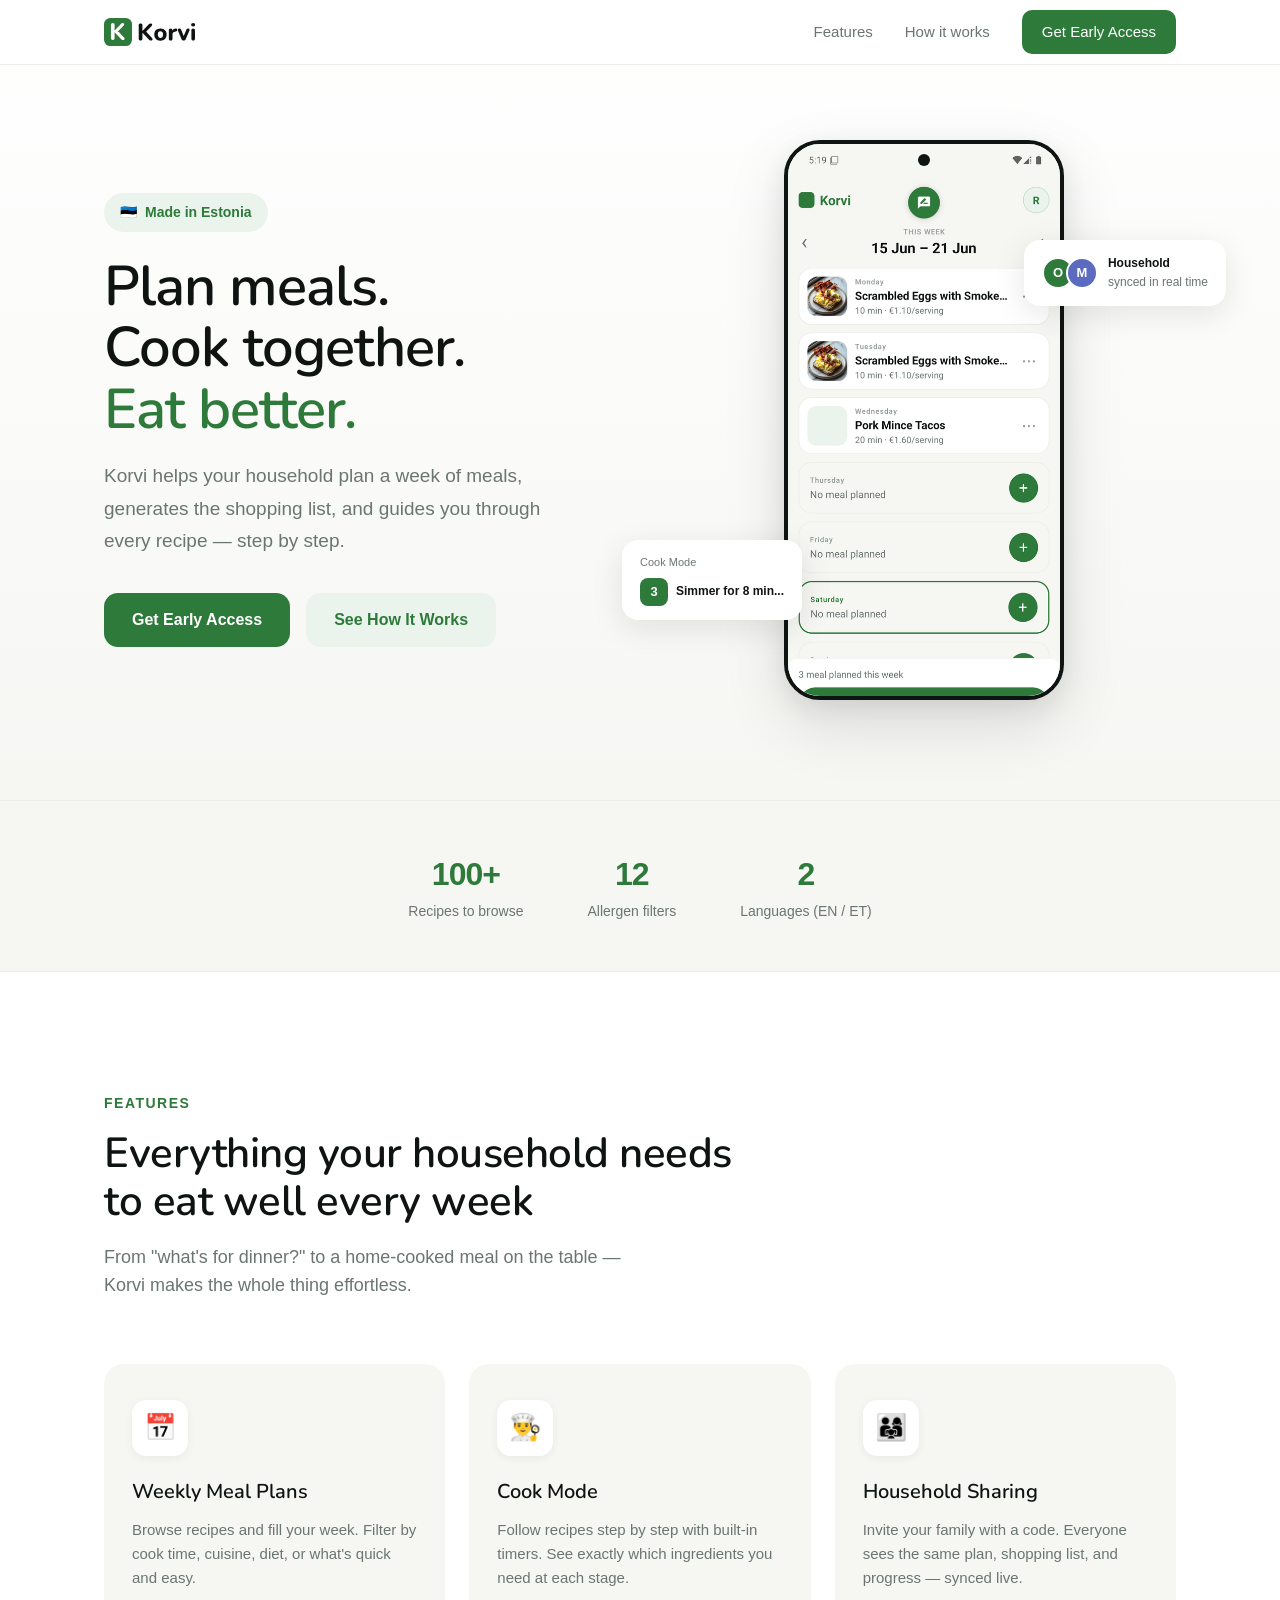
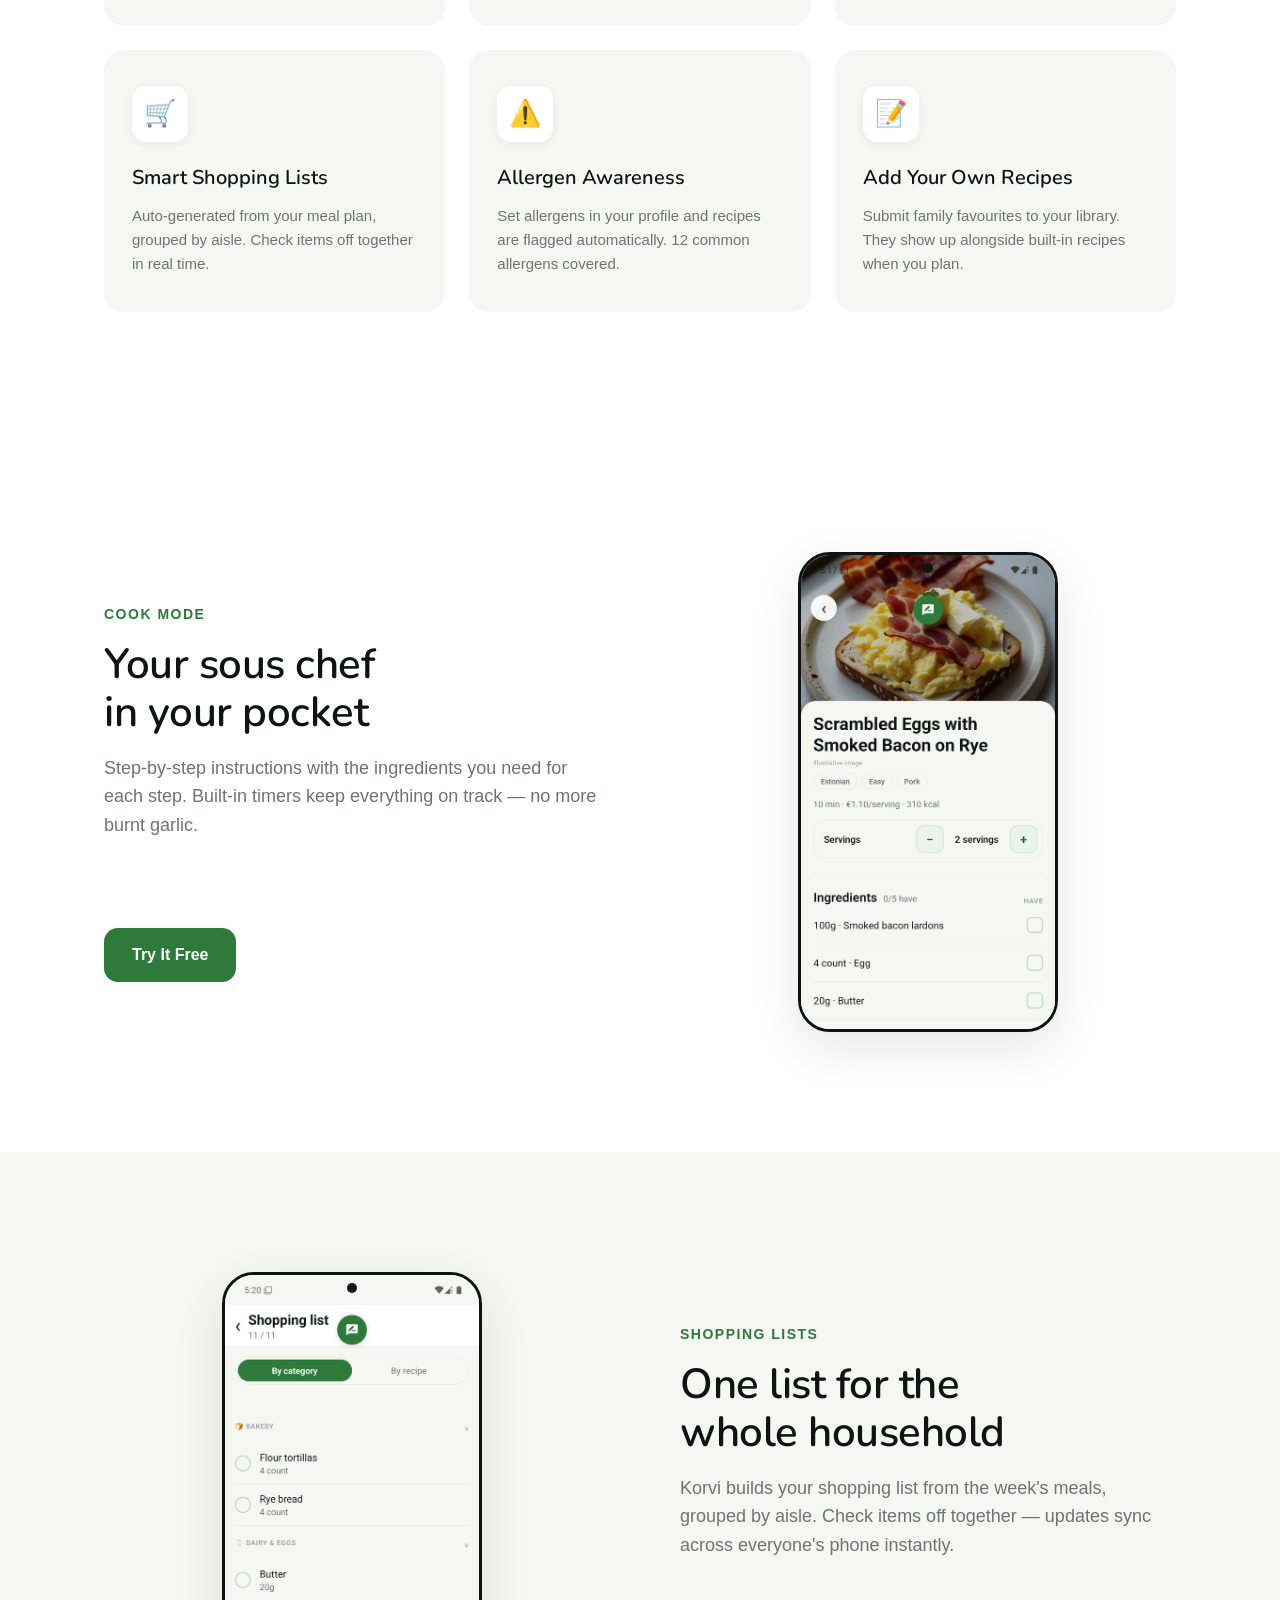
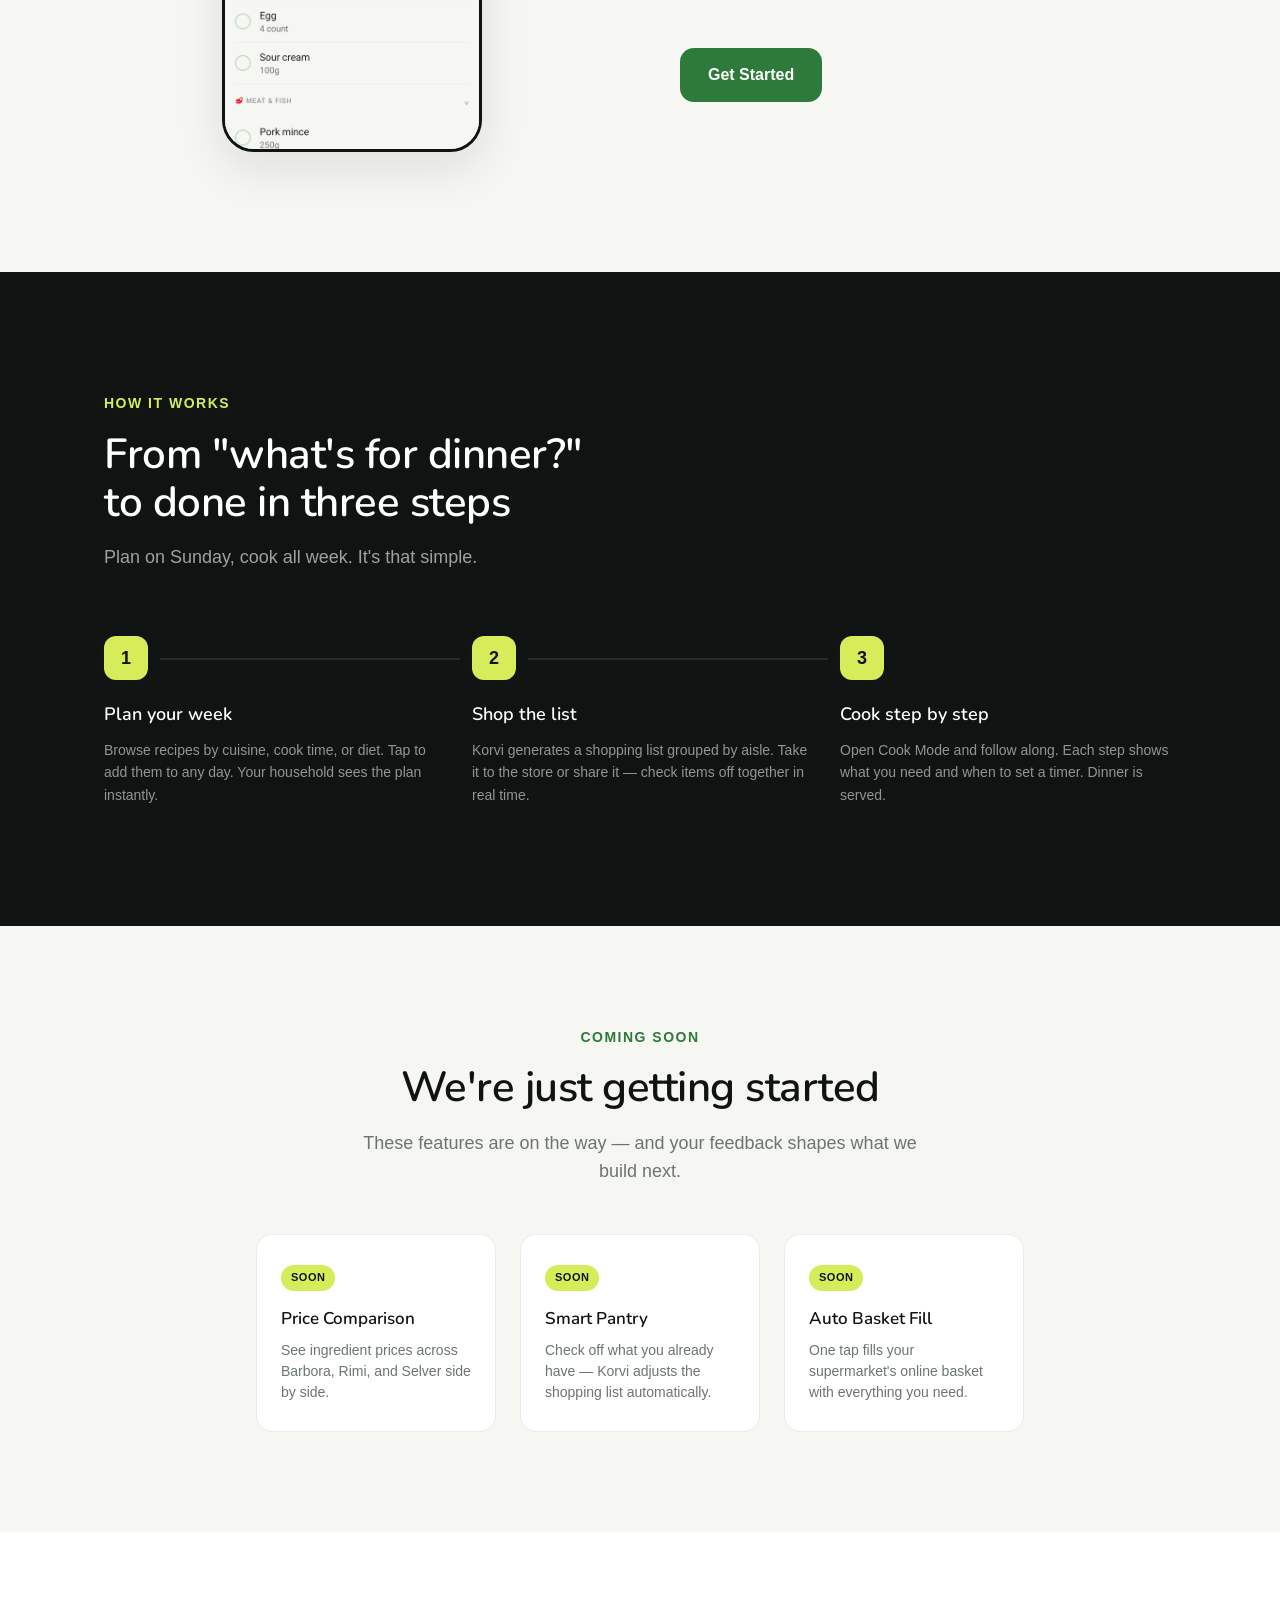
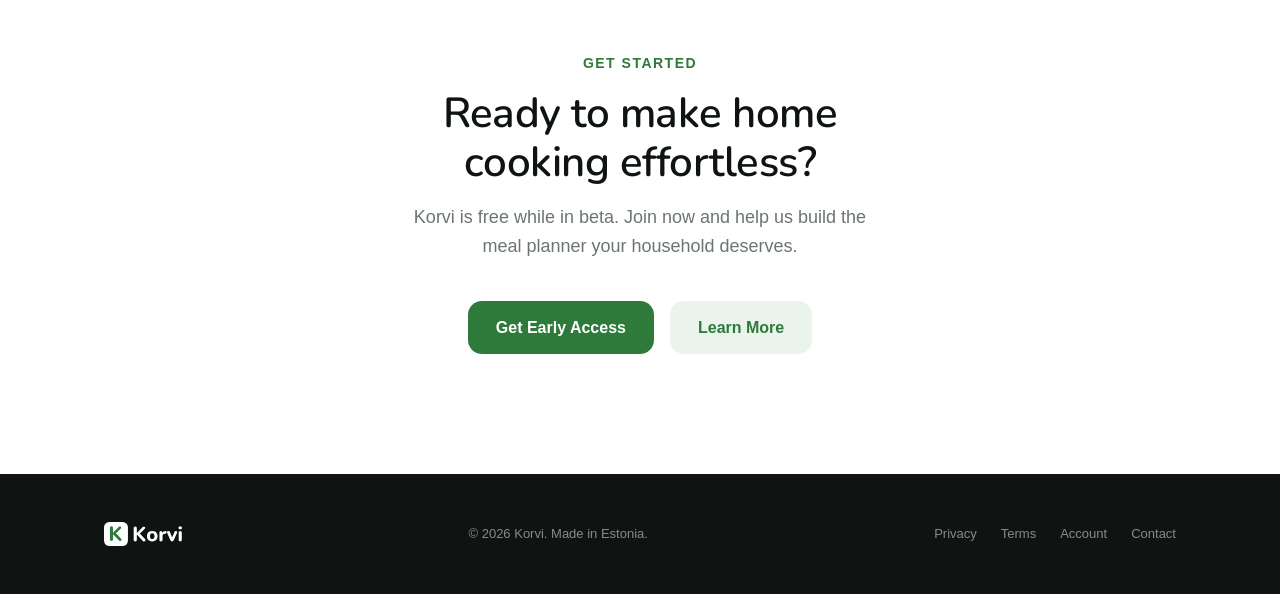
==== commit 5fcba73d: "SEO, accessibility and mobile-nav fixes (#8) Discovery - Open Graph + Twitter card tags on index and" ====
--- a/index.html
+++ b/index.html
@@ -5,12 +5,61 @@
   <meta name="viewport" content="width=device-width, initial-scale=1.0">
   <title>Korvi — Your Family Meal Planner</title>
   <meta name="description" content="Plan your week of meals, cook step-by-step, and share everything with your household. Korvi makes home cooking effortless.">
+  <link rel="canonical" href="https://korvi.eu/">
+
+  <!-- Open Graph / Twitter. Without these, shared korvi.eu links render as
+       a bare URL with no title, blurb or image. -->
+  <meta property="og:type" content="website">
+  <meta property="og:site_name" content="Korvi">
+  <meta property="og:url" content="https://korvi.eu/">
+  <meta property="og:title" content="Korvi — Your Family Meal Planner">
+  <meta property="og:description" content="Plan your week of meals, cook step-by-step, and share everything with your household. Korvi makes home cooking effortless.">
+  <meta property="og:image" content="https://korvi.eu/og-default.png">
+  <meta property="og:image:width" content="1200">
+  <meta property="og:image:height" content="630">
+  <meta property="og:image:alt" content="Korvi — plan meals, cook together, eat better.">
+  <meta property="og:locale" content="en_GB">
+  <meta name="twitter:card" content="summary_large_image">
+  <meta name="twitter:title" content="Korvi — Your Family Meal Planner">
+  <meta name="twitter:description" content="Plan your week of meals, cook step-by-step, and share everything with your household. Korvi makes home cooking effortless.">
+  <meta name="twitter:image" content="https://korvi.eu/og-default.png">
+
   <link rel="icon" type="image/svg+xml" href="/favicon.svg">
   <link rel="icon" type="image/png" sizes="64x64" href="/favicon.png">
   <link rel="apple-touch-icon" href="/apple-touch-icon.png">
   <!-- Nunito is self-hosted via @font-face in brand.css — no third-party font request. -->
   <link rel="preload" as="font" type="font/woff2" href="/fonts/Nunito-SemiBold.woff2" crossorigin>
   <link rel="stylesheet" href="/brand.css">
+
+  <script type="application/ld+json">
+  {
+    "@context": "https://schema.org",
+    "@type": "SoftwareApplication",
+    "name": "Korvi",
+    "url": "https://korvi.eu/",
+    "description": "Plan your week of meals, cook step-by-step, and share everything with your household. Korvi makes home cooking effortless.",
+    "applicationCategory": "LifestyleApplication",
+    "operatingSystem": "iOS, Android",
+    "inLanguage": ["en", "et"],
+    "image": "https://korvi.eu/og-default.png",
+    "offers": {
+      "@type": "Offer",
+      "price": "0",
+      "priceCurrency": "EUR"
+    },
+    "publisher": {
+      "@type": "Organization",
+      "name": "Korvi",
+      "url": "https://korvi.eu/",
+      "logo": "https://korvi.eu/logo-512.png",
+      "email": "hello@korvi.eu"
+    }
+  }
+  </script>
+
+  <!-- Set before first paint so the mobile nav can be collapsed by CSS only
+       when JS is actually available (see the .nav-toggle rules below). -->
+  <script>document.documentElement.classList.add('js');</script>
   <style>
     *, *::before, *::after { margin: 0; padding: 0; box-sizing: border-box; }
 
@@ -67,6 +116,51 @@
        is brand.css's, not a nav-specific choice. */
     .nav-links a.btn-primary,
     .nav-links a.btn-primary:hover { color: var(--on-green); }
+
+    /* Hamburger — hidden on desktop, and hidden entirely without JS (see
+       the no-JS fallback in the responsive block). */
+    .nav-toggle {
+      display: none;
+      align-items: center;
+      justify-content: center;
+      width: 44px;
+      height: 44px;
+      margin-right: -10px;
+      padding: 0;
+      background: none;
+      border: none;
+      border-radius: 10px;
+      color: var(--ink);
+      cursor: pointer;
+    }
+    .nav-toggle svg { display: block; width: 24px; height: 24px; }
+    .nav-toggle .icon-close { display: none; }
+    .nav-toggle[aria-expanded="true"] .icon-open { display: none; }
+    .nav-toggle[aria-expanded="true"] .icon-close { display: block; }
+
+    /* ─── SKIP LINK ─── */
+    .skip-link {
+      position: absolute;
+      left: 24px;
+      top: -100px;
+      z-index: 200;
+      padding: 12px 20px;
+      border-radius: 0 0 12px 12px;
+      background: var(--green);
+      color: var(--on-green);
+      font-weight: 600;
+      text-decoration: none;
+      transition: top 0.15s;
+    }
+    .skip-link:focus { top: 0; }
+
+    /* Keyboard focus must stay visible everywhere. */
+    a:focus-visible,
+    button:focus-visible {
+      outline: 3px solid var(--green);
+      outline-offset: 3px;
+      border-radius: 4px;
+    }
 
     /* ─── HERO ─── */
     .hero {
@@ -647,16 +741,77 @@
       .steps { grid-template-columns: 1fr; }
       .step-connector { display: none; }
       .social-strip .container { gap: 32px; }
-      .nav-links a:not(.btn) { display: none; }
+
+      /* The footer's three columns never wrapped, so they pushed the page
+         wider than the viewport (383px at a 375px width) and gave every
+         mobile visitor a horizontal scrollbar. Pre-existing; adding the
+         Terms link below would have made it worse. */
+      footer .container { flex-wrap: wrap; justify-content: center; gap: 20px 32px; text-align: center; }
+      .footer-links { flex-wrap: wrap; justify-content: center; }
+
+      /* ─── MOBILE NAV ───
+         This used to be `.nav-links a:not(.btn) { display: none }` — the
+         links were hidden with nothing to reveal them again, so Features
+         and How it works were simply unreachable below 900px, on the most
+         common device for a mobile app's landing page.
+
+         Progressive enhancement: the collapsed state only applies under
+         `html.js`, so if the inline script never runs the links stay on
+         screen (wrapped) rather than disappearing for good. */
+      .nav-toggle { display: inline-flex; }
+
+      html:not(.js) .nav-links { flex-wrap: wrap; gap: 8px 16px; justify-content: flex-end; }
+      html:not(.js) .nav-toggle { display: none; }
+
+      html.js .nav-links {
+        display: none;
+        position: absolute;
+        top: 64px;
+        left: 0;
+        right: 0;
+        flex-direction: column;
+        align-items: stretch;
+        gap: 4px;
+        padding: 8px 24px 20px;
+        background: var(--white);
+        border-bottom: 1px solid var(--hair);
+        box-shadow: 0 12px 24px rgba(15,20,19,0.08);
+      }
+      html.js .nav-links[data-open] { display: flex; }
+      html.js .nav-links a {
+        padding: 14px 4px;
+        font-size: 17px;
+        border-bottom: 1px solid var(--hair);
+      }
+      html.js .nav-links a.btn {
+        justify-content: center;
+        margin-top: 12px;
+        border-bottom: none;
+      }
     }
     @media (max-width: 600px) {
       .hero h1 { font-size: 38px; }
       .section-title { font-size: 32px; }
       .roadmap { flex-direction: column; align-items: center; }
+      footer .container { flex-direction: column; }
+    }
+
+    /* ─── REDUCED MOTION ───
+       Every transition/transform here is decorative. brand.css carries the
+       same guard for the shared .btn styles. */
+    @media (prefers-reduced-motion: reduce) {
+      html { scroll-behavior: auto; }
+      .feature-card,
+      .nav-links a,
+      .footer-links a,
+      .skip-link { transition: none; }
+      .feature-card:hover { transform: none; }
     }
   </style>
 </head>
 <body>
+
+<a class="skip-link" href="#main">Skip to content</a>
 
 <!-- NAV -->
 <nav>
@@ -674,19 +829,29 @@
         <path d="M130.64 80.77Q127.4 80.77 125.7 78.98Q124 77.19 124 73.96V25.96Q124 22.72 125.7 20.98Q127.4 19.23 130.64 19.23Q133.79 19.23 135.49 20.98Q137.19 22.72 137.19 25.96V46.13H137.36L160 22.47Q161.45 20.94 163.02 20.13Q164.6 19.32 166.64 19.32Q169.62 19.32 170.94 20.85Q172.26 22.38 172.09 24.43Q171.91 26.47 170.21 28.26L147.49 51.49L147.57 45.79L171.4 71.23Q173.36 73.36 173.4 75.57Q173.45 77.79 171.96 79.28Q170.47 80.77 167.57 80.77Q165.11 80.77 163.62 79.74Q162.13 78.72 160.34 76.77L137.36 52.6H137.19V73.96Q137.19 77.19 135.53 78.98Q133.87 80.77 130.64 80.77ZM201.53 80.94Q194.81 80.94 189.83 78.3Q184.85 75.66 182.13 70.72Q179.4 65.79 179.4 59.06Q179.4 54.04 180.94 50.04Q182.47 46.04 185.4 43.19Q188.34 40.34 192.43 38.85Q196.51 37.36 201.53 37.36Q208.26 37.36 213.23 40Q218.21 42.64 220.98 47.49Q223.74 52.34 223.74 59.06Q223.74 64.17 222.17 68.17Q220.6 72.17 217.7 75.06Q214.81 77.96 210.68 79.45Q206.55 80.94 201.53 80.94ZM201.53 71.32Q204.34 71.32 206.38 69.96Q208.43 68.6 209.62 65.91Q210.81 63.23 210.81 59.06Q210.81 52.85 208.26 49.91Q205.7 46.98 201.53 46.98Q198.81 46.98 196.72 48.26Q194.64 49.53 193.49 52.21Q192.34 54.89 192.34 59.06Q192.34 65.28 194.89 68.3Q197.45 71.32 201.53 71.32ZM238.21 80.77Q234.98 80.77 233.28 79.06Q231.57 77.36 231.57 74.21V44Q231.57 40.85 233.23 39.19Q234.89 37.53 237.87 37.53Q240.94 37.53 242.55 39.19Q244.17 40.85 244.17 44V48.43H243.32Q244.34 43.32 247.83 40.51Q251.32 37.7 256.85 37.36Q258.98 37.19 260.13 38.43Q261.28 39.66 261.36 42.47Q261.53 45.11 260.3 46.64Q259.06 48.17 256.17 48.51L254.21 48.68Q249.36 49.11 247.02 51.49Q244.68 53.87 244.68 58.38V74.21Q244.68 77.36 243.02 79.06Q241.36 80.77 238.21 80.77ZM284.34 80.77Q281.87 80.77 280 79.45Q278.13 78.13 277.02 75.49L264.17 45.87Q263.23 43.66 263.49 41.74Q263.74 39.83 265.32 38.68Q266.89 37.53 269.7 37.53Q272 37.53 273.45 38.6Q274.89 39.66 276 42.64L286.04 68.17H283.32L293.79 42.55Q294.98 39.66 296.43 38.6Q297.87 37.53 300.43 37.53Q302.64 37.53 303.96 38.68Q305.28 39.83 305.57 41.7Q305.87 43.57 304.85 45.79L291.74 75.49Q290.64 78.21 288.81 79.49Q286.98 80.77 284.34 80.77ZM318.55 80.68Q315.4 80.68 313.74 78.85Q312.09 77.02 312.09 73.7V44.6Q312.09 41.19 313.74 39.36Q315.4 37.53 318.55 37.53Q321.62 37.53 323.28 39.36Q324.94 41.19 324.94 44.6V73.7Q324.94 77.02 323.32 78.85Q321.7 80.68 318.55 80.68ZM318.55 30.55Q314.98 30.55 313.06 28.89Q311.15 27.23 311.15 24.17Q311.15 21.02 313.06 19.36Q314.98 17.7 318.55 17.7Q322.13 17.7 324 19.36Q325.87 21.02 325.87 24.17Q325.87 27.23 324 28.89Q322.13 30.55 318.55 30.55Z" fill="currentColor"/>
       </svg>
     </a>
-    <div class="nav-links">
+    <button class="nav-toggle" type="button" aria-expanded="false" aria-controls="nav-links" aria-label="Menu">
+      <svg class="icon-open" viewBox="0 0 24 24" fill="none" stroke="currentColor" stroke-width="2" stroke-linecap="round" aria-hidden="true">
+        <path d="M4 7h16M4 12h16M4 17h16"/>
+      </svg>
+      <svg class="icon-close" viewBox="0 0 24 24" fill="none" stroke="currentColor" stroke-width="2" stroke-linecap="round" aria-hidden="true">
+        <path d="M6 6l12 12M18 6L6 18"/>
+      </svg>
+    </button>
+    <div class="nav-links" id="nav-links">
       <a href="#features">Features</a>
       <a href="#how-it-works">How it works</a>
       <a href="mailto:earlyaccess@korvi.eu?subject=Korvi%3A%20Early%20Access%20Request" class="btn btn-primary btn-small">Get Early Access</a>
     </div>
   </div>
 </nav>
+
+<main id="main" tabindex="-1">
 
 <!-- HERO -->
 <section class="hero">
   <div class="container">
     <div class="hero-content">
-      <div class="hero-badge">🇪🇪 Made in Estonia</div>
+      <div class="hero-badge"><span aria-hidden="true">🇪🇪</span> Made in Estonia</div>
       <h1>Plan meals.<br>Cook together.<br><span class="accent">Eat better.</span></h1>
       <p>Korvi helps your household plan a week of meals, generates the shopping list, and guides you through every recipe — step by step.</p>
       <div class="hero-buttons">
@@ -697,7 +862,9 @@
     <div class="hero-visual">
       <div class="phone-mockup">
         <div class="phone-notch"></div>
-        <img src="/screenshots/mealplan.png" alt="Korvi meal plan" style="width:100%;height:100%;object-fit:cover;object-position:top;">
+        <img src="/screenshots/mealplan.png" width="540" height="1200" fetchpriority="high" decoding="async"
+             alt="The Korvi meal plan screen, showing a week of dinners with cook times and cost per serving"
+             style="width:100%;height:100%;object-fit:cover;object-position:top;">
       </div>
       <div class="phone-float float-family">
         <div class="float-family-avatars">
@@ -743,32 +910,32 @@
     <p class="section-subtitle">From "what's for dinner?" to a home-cooked meal on the table — Korvi makes the whole thing effortless.</p>
     <div class="features-grid">
       <div class="feature-card">
-        <div class="feature-icon">📅</div>
+        <div class="feature-icon" aria-hidden="true">📅</div>
         <h3>Weekly Meal Plans</h3>
         <p>Browse recipes and fill your week. Filter by cook time, cuisine, diet, or what's quick and easy.</p>
       </div>
       <div class="feature-card">
-        <div class="feature-icon">👨‍🍳</div>
+        <div class="feature-icon" aria-hidden="true">👨‍🍳</div>
         <h3>Cook Mode</h3>
         <p>Follow recipes step by step with built-in timers. See exactly which ingredients you need at each stage.</p>
       </div>
       <div class="feature-card">
-        <div class="feature-icon">👨‍👩‍👧</div>
+        <div class="feature-icon" aria-hidden="true">👨‍👩‍👧</div>
         <h3>Household Sharing</h3>
         <p>Invite your family with a code. Everyone sees the same plan, shopping list, and progress — synced live.</p>
       </div>
       <div class="feature-card">
-        <div class="feature-icon">🛒</div>
+        <div class="feature-icon" aria-hidden="true">🛒</div>
         <h3>Smart Shopping Lists</h3>
         <p>Auto-generated from your meal plan, grouped by aisle. Check items off together in real time.</p>
       </div>
       <div class="feature-card">
-        <div class="feature-icon">⚠️</div>
+        <div class="feature-icon" aria-hidden="true">⚠️</div>
         <h3>Allergen Awareness</h3>
         <p>Set allergens in your profile and recipes are flagged automatically. 12 common allergens covered.</p>
       </div>
       <div class="feature-card">
-        <div class="feature-icon">📝</div>
+        <div class="feature-icon" aria-hidden="true">📝</div>
         <h3>Add Your Own Recipes</h3>
         <p>Submit family favourites to your library. They show up alongside built-in recipes when you plan.</p>
       </div>
@@ -788,7 +955,9 @@
     <div class="showcase-visual">
       <div class="showcase-phone">
         <div class="showcase-phone-notch"></div>
-        <img src="/screenshots/mealdetail.png" alt="Korvi recipe detail" style="width:100%;height:100%;object-fit:cover;object-position:top;">
+        <img src="/screenshots/mealdetail.png" width="540" height="1200" loading="lazy" decoding="async"
+             alt="A Korvi recipe detail screen, showing ingredients and step-by-step instructions"
+             style="width:100%;height:100%;object-fit:cover;object-position:top;">
       </div>
     </div>
   </div>
@@ -800,7 +969,9 @@
     <div class="showcase-visual">
       <div class="showcase-phone">
         <div class="showcase-phone-notch"></div>
-        <img src="/screenshots/shoppinglist.png" alt="Korvi shopping list" style="width:100%;height:100%;object-fit:cover;object-position:top;">
+        <img src="/screenshots/shoppinglist.png" width="540" height="1200" loading="lazy" decoding="async"
+             alt="The Korvi shopping list screen, with ingredients grouped by aisle and ticked off"
+             style="width:100%;height:100%;object-fit:cover;object-position:top;">
       </div>
     </div>
     <div>
@@ -870,26 +1041,68 @@
     <h2 class="section-title">Ready to make home<br>cooking effortless?</h2>
     <p class="section-subtitle">Korvi is free while in beta. Join now and help us build the meal planner your household deserves.</p>
     <div class="cta-buttons">
-      <a href="#" class="btn btn-primary">Get Early Access</a>
+      <a href="mailto:earlyaccess@korvi.eu?subject=Korvi%3A%20Early%20Access%20Request" class="btn btn-primary">Get Early Access</a>
       <a href="#features" class="btn btn-secondary">Learn More</a>
     </div>
   </div>
 </section>
+
+</main>
 
 <!-- FOOTER -->
 <footer>
   <div class="container">
     <!-- The footer is a permanently dark plate, so the reversed mono lockup
          is correct here — no need for the currentColor-adaptive one. -->
-    <a href="/" class="footer-logo"><img src="/lockup-mono-white.svg" alt="Korvi" width="78" height="24"></a>
+    <a href="/" class="footer-logo"><img src="/lockup-mono-white.svg" alt="Korvi" width="78" height="24" loading="lazy" decoding="async"></a>
     <p>&copy; 2026 Korvi. Made in Estonia.</p>
     <div class="footer-links">
       <a href="/privacy.html">Privacy</a>
+      <a href="/terms.html">Terms</a>
       <a href="/delete-account.html">Account</a>
       <a href="mailto:hello@korvi.eu">Contact</a>
     </div>
   </div>
 </footer>
 
+<script>
+  // Mobile nav disclosure. No dependencies; the collapsed CSS is gated on
+  // html.js (set in <head>), so if this never runs the links stay visible
+  // rather than becoming unreachable.
+  (function () {
+    var toggle = document.querySelector('.nav-toggle');
+    var panel = document.getElementById('nav-links');
+    if (!toggle || !panel) return;
+
+    function setOpen(open) {
+      toggle.setAttribute('aria-expanded', open ? 'true' : 'false');
+      if (open) panel.setAttribute('data-open', '');
+      else panel.removeAttribute('data-open');
+    }
+
+    toggle.addEventListener('click', function () {
+      setOpen(toggle.getAttribute('aria-expanded') !== 'true');
+    });
+
+    // Tapping a link navigates within the page, so close behind it.
+    panel.addEventListener('click', function (e) {
+      if (e.target.closest('a')) setOpen(false);
+    });
+
+    document.addEventListener('keydown', function (e) {
+      if (e.key === 'Escape' && toggle.getAttribute('aria-expanded') === 'true') {
+        setOpen(false);
+        toggle.focus();
+      }
+    });
+
+    // Resizing past the breakpoint hides the panel via CSS; clear the state
+    // so aria-expanded doesn't keep claiming it's open on desktop.
+    window.matchMedia('(min-width: 901px)').addEventListener('change', function (e) {
+      if (e.matches) setOpen(false);
+    });
+  })();
+</script>
+
 </body>
 </html>
--- a/brand.css
+++ b/brand.css
@@ -52,7 +52,11 @@
   --lime: #D7EC59;
   --ink: #0F1413;
   --ink-soft: #6B7572;
-  --ink-faint: #9AA19E;
+  /* Was #9AA19E — only 2.6:1 on white, well under WCAG AA's 4.5:1 for
+   * body text, and it is used for real copy (the "Cook Mode" float label,
+   * the 404 hint). #6E7673 is 4.7:1. AA squeezes "faint" and "soft" close
+   * together at this lightness; that is the constraint, not an oversight. */
+  --ink-faint: #6E7673;
   --hair: #ECECEA;
   --wash: #F6F6F3;
   --white: #FFFFFF;
@@ -80,7 +84,8 @@
     --lime: #C8DB4A;
     --ink: #E8EDEC;
     --ink-soft: #9AA19E;
-    --ink-faint: #6B7572;
+    /* Same AA fix in the other direction: #6B7572 is 3.9:1 on --wash. */
+    --ink-faint: #8F9794;
     --hair: #2C2C2C;
     --wash: #121212;
     --white: #1E1E1E;
@@ -147,3 +152,15 @@
    * near-white slab. Lift the mint instead. */
   .btn-secondary:hover { background: #24422A; }
 }
+
+/* Motion is decorative everywhere on this site, so it can simply go away.
+ * Deliberately targeted rather than the blanket
+ * `*, *::before, *::after { animation-duration: .01ms !important }`
+ * recipe: that would also freeze 404.html's loading spinner mid-turn,
+ * and a stopped spinner reads as "hung", which is worse than the motion
+ * it removes. Looping progress indicators are the standard exception. */
+@media (prefers-reduced-motion: reduce) {
+  html { scroll-behavior: auto; }
+  .btn { transition: none; }
+  .btn-primary:hover { transform: none; }
+}
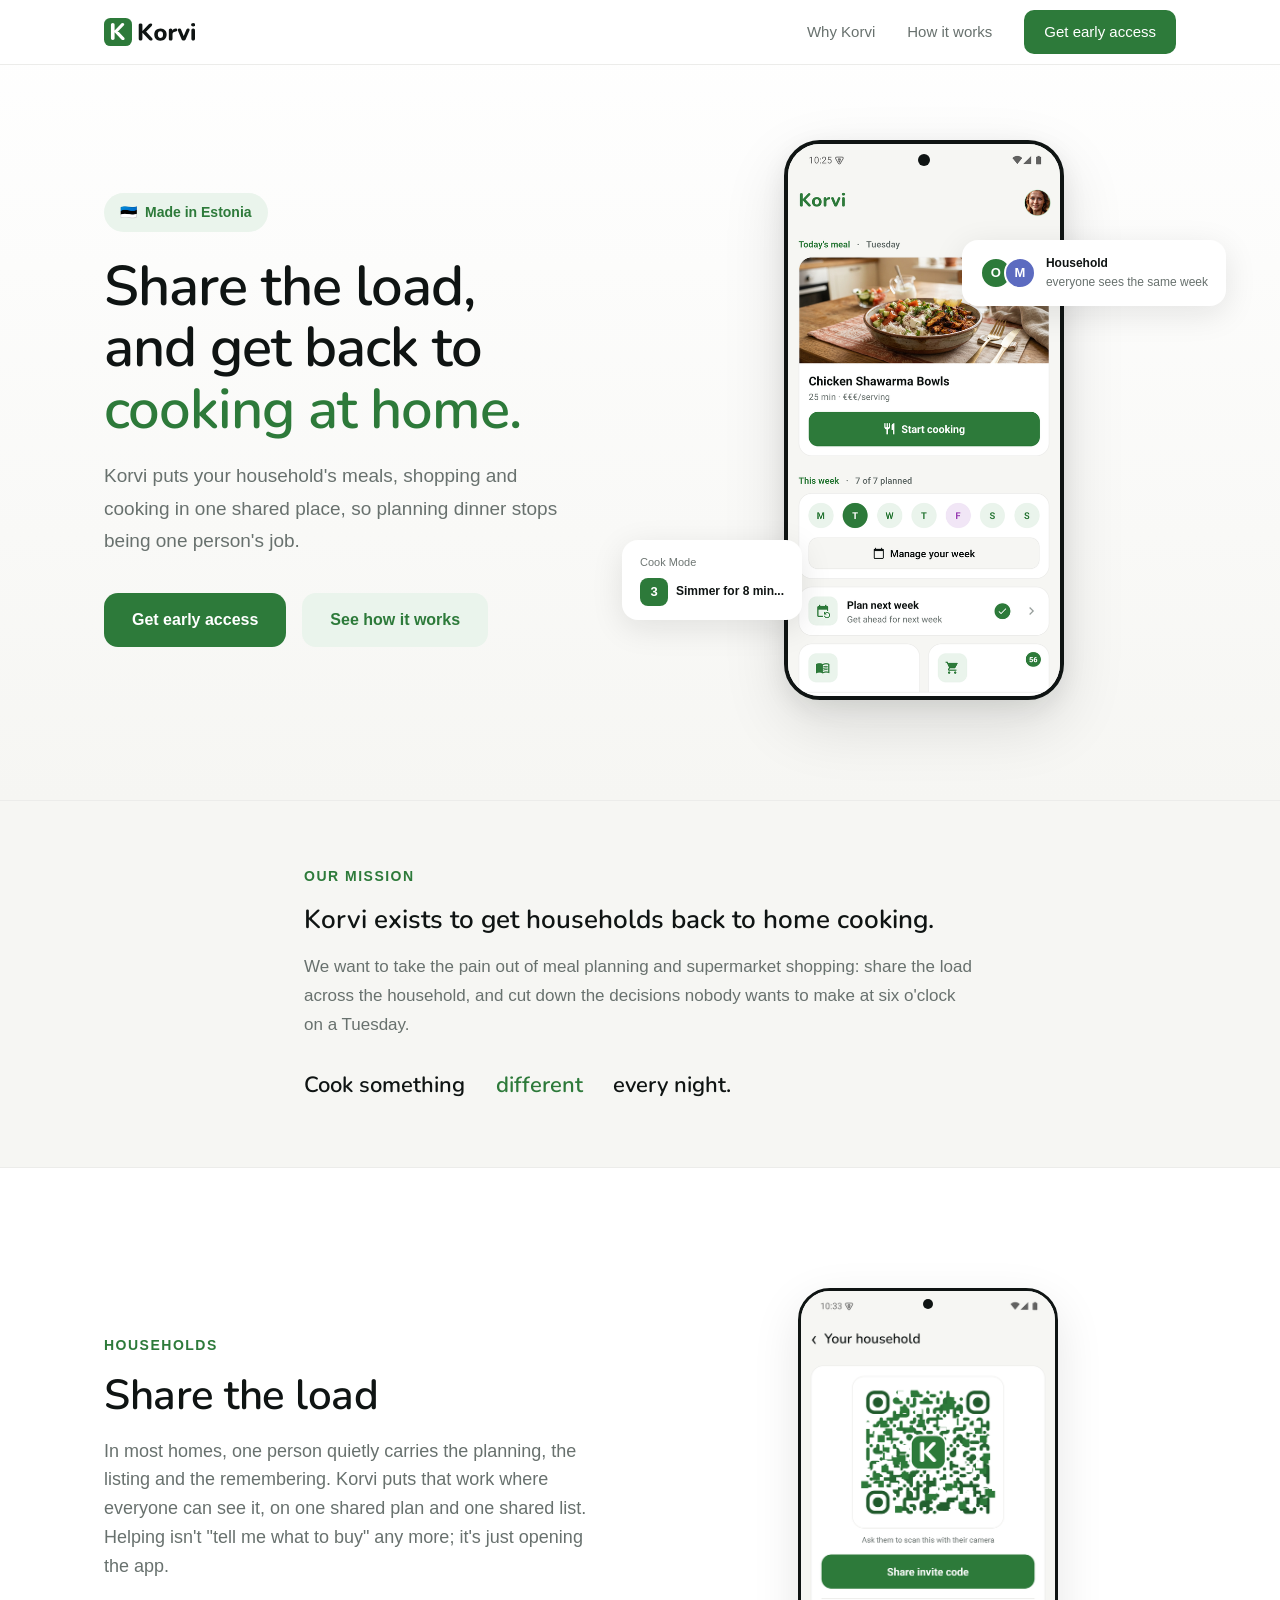
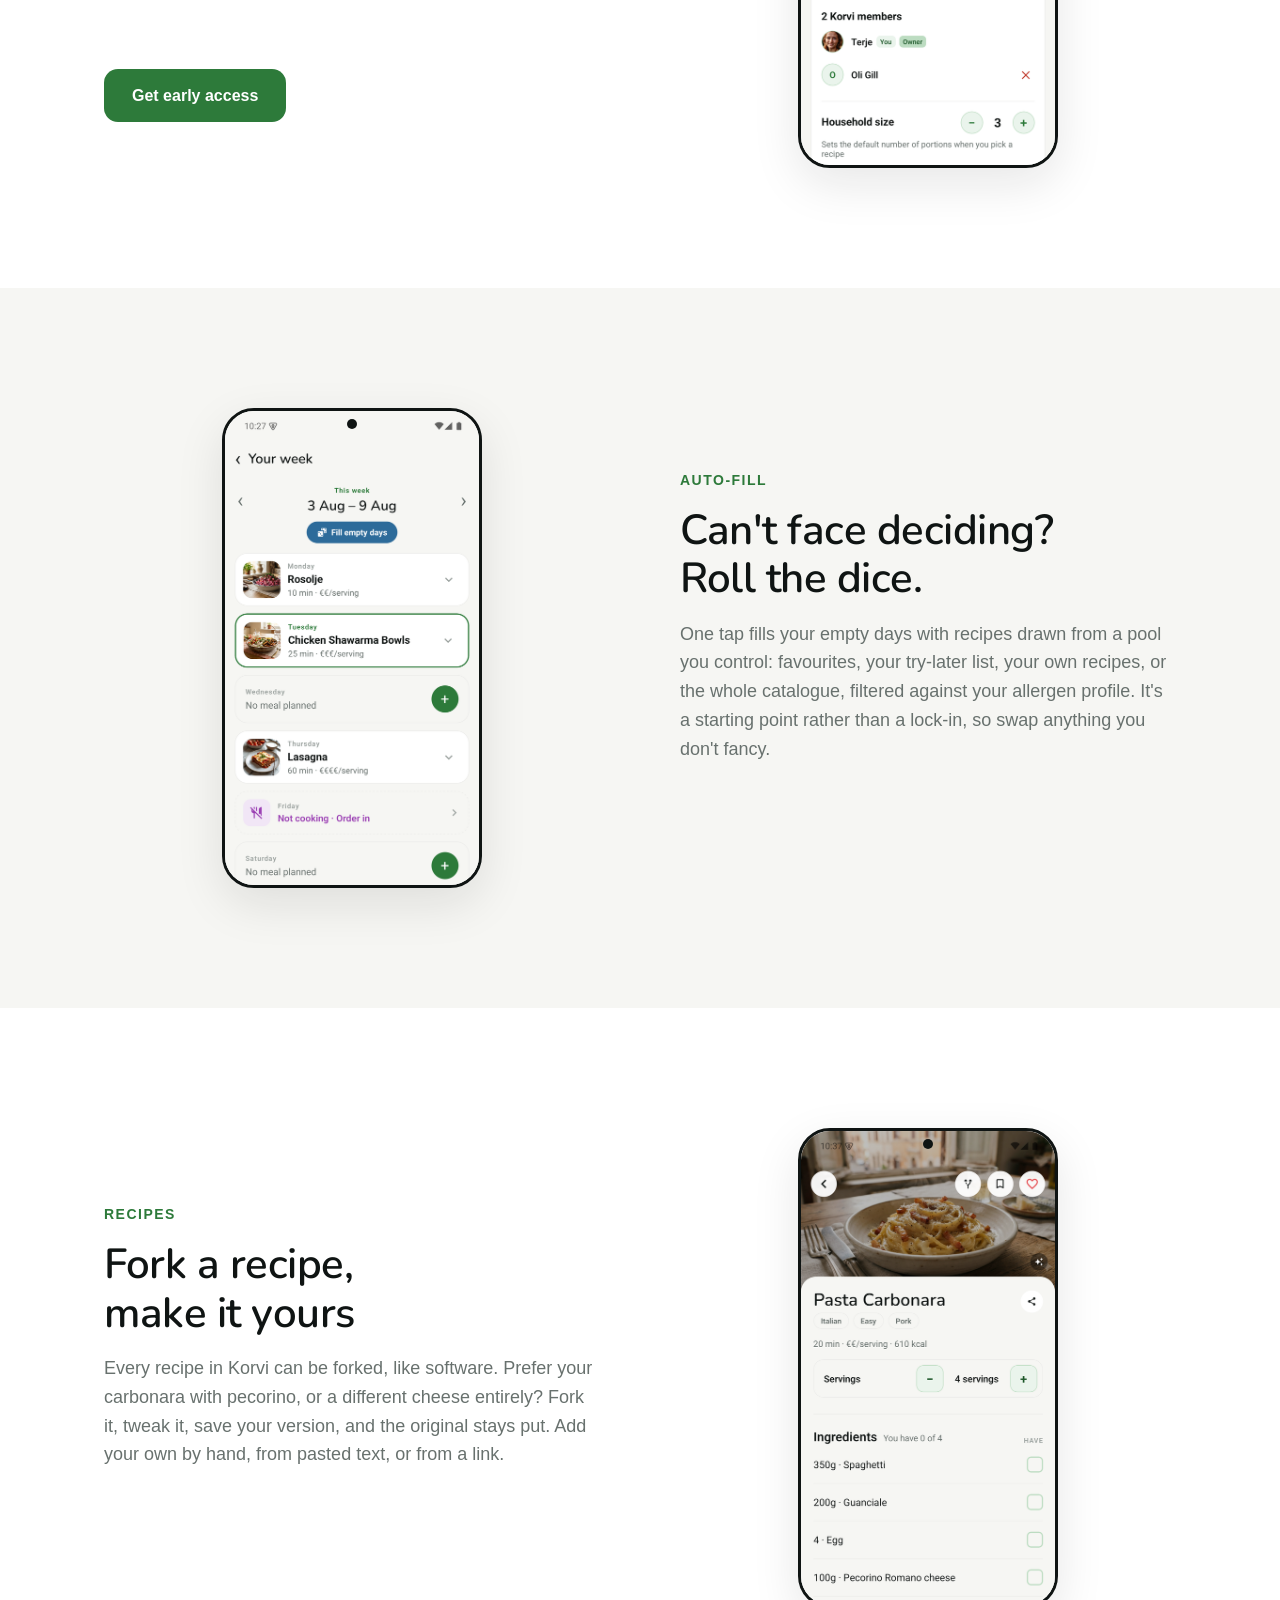
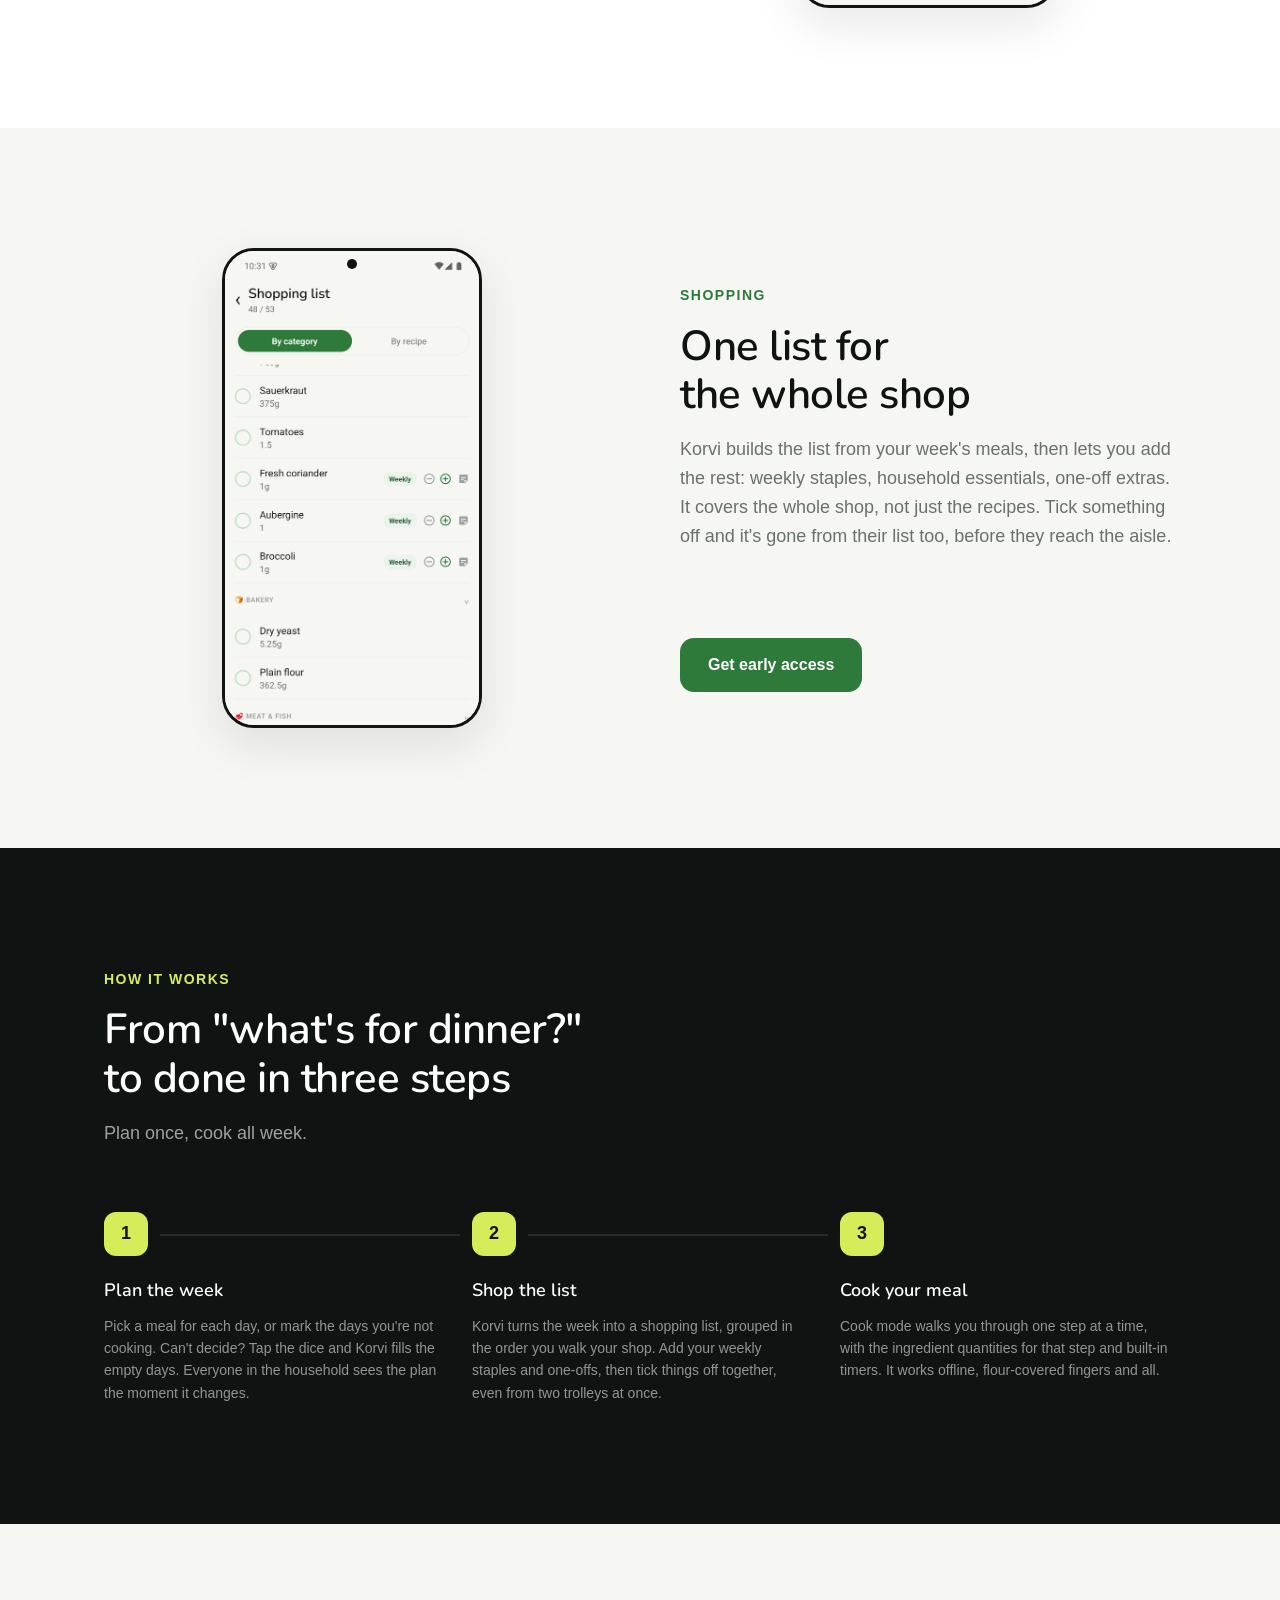
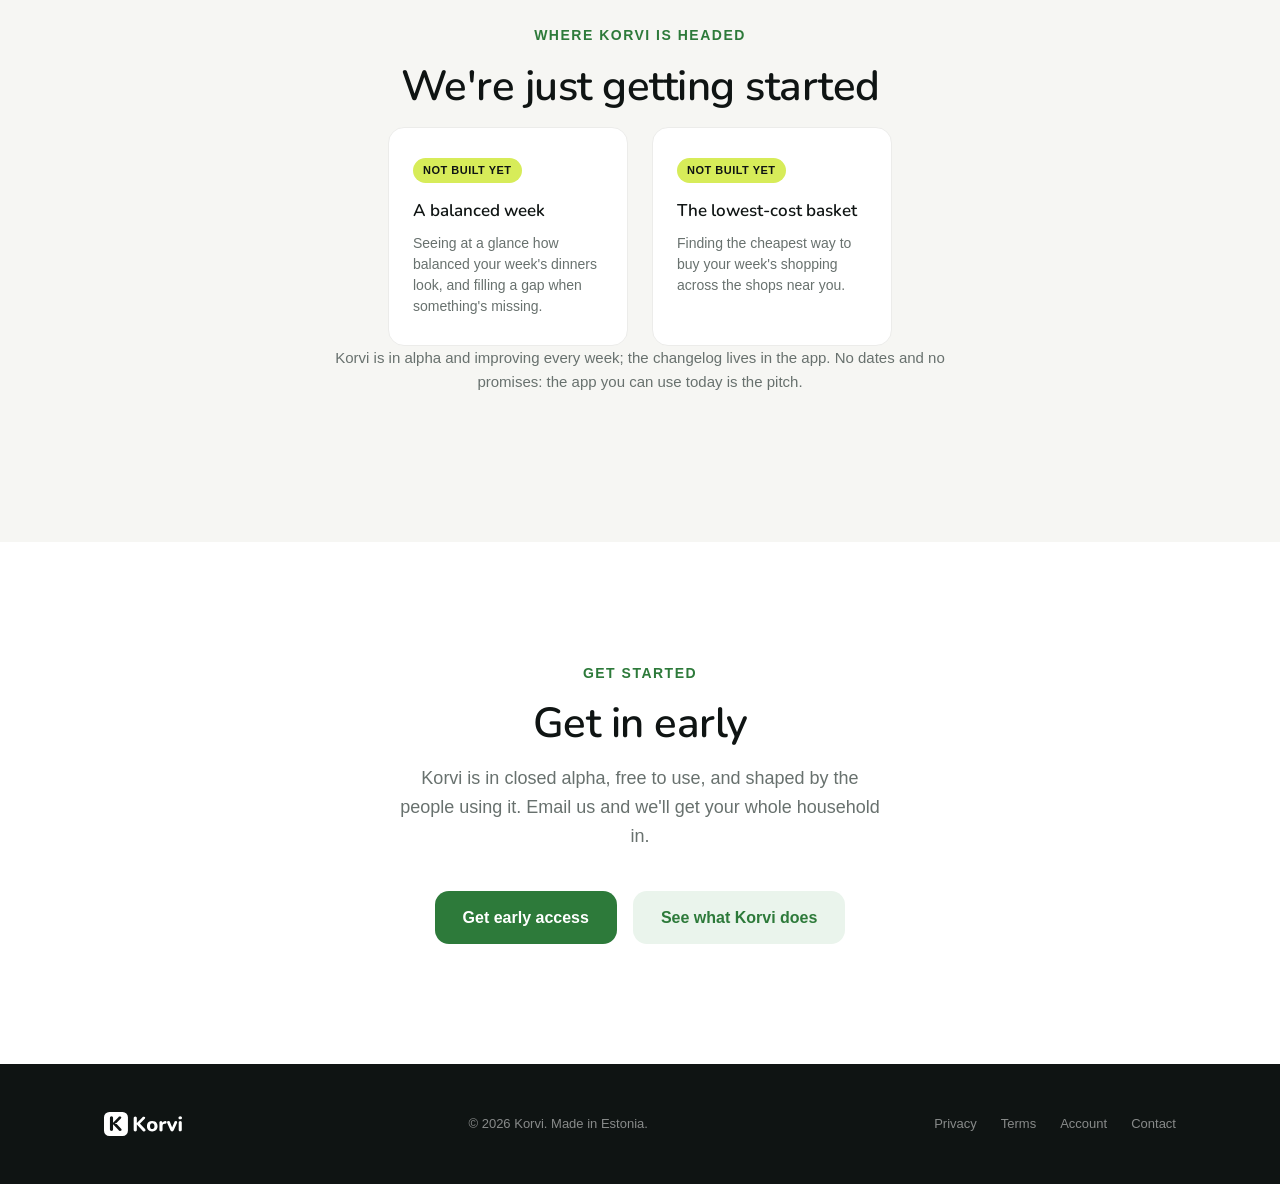
==== commit 5722d4c1: "Rewrite the copy around the four differentiators, with real screenshots Applies "Version C" from the" ====
--- a/index.html
+++ b/index.html
@@ -3,8 +3,8 @@
 <head>
   <meta charset="UTF-8">
   <meta name="viewport" content="width=device-width, initial-scale=1.0">
-  <title>Korvi — Your Family Meal Planner</title>
-  <meta name="description" content="Plan your week of meals, cook step-by-step, and share everything with your household. Korvi makes home cooking effortless.">
+  <title>Korvi: meal planning and shopping for the whole household</title>
+  <meta name="description" content="One shared meal plan and shopping list for your whole household. Plan the week together, fill empty days in a tap, shop without doubling back.">
   <link rel="canonical" href="https://korvi.eu/">
 
   <!-- Open Graph / Twitter. Without these, shared korvi.eu links render as
@@ -12,16 +12,16 @@
   <meta property="og:type" content="website">
   <meta property="og:site_name" content="Korvi">
   <meta property="og:url" content="https://korvi.eu/">
-  <meta property="og:title" content="Korvi — Your Family Meal Planner">
-  <meta property="og:description" content="Plan your week of meals, cook step-by-step, and share everything with your household. Korvi makes home cooking effortless.">
+  <meta property="og:title" content="Korvi: the household meal planner">
+  <meta property="og:description" content="One shared meal plan and one shared shopping list for your whole household. Plan the week, fill empty days in a tap, and shop the same list together.">
   <meta property="og:image" content="https://korvi.eu/og-default.png">
   <meta property="og:image:width" content="1200">
   <meta property="og:image:height" content="630">
-  <meta property="og:image:alt" content="Korvi — plan meals, cook together, eat better.">
+  <meta property="og:image:alt" content="The Korvi logo: a white K on a green rounded square, beside the word Korvi.">
   <meta property="og:locale" content="en_GB">
   <meta name="twitter:card" content="summary_large_image">
-  <meta name="twitter:title" content="Korvi — Your Family Meal Planner">
-  <meta name="twitter:description" content="Plan your week of meals, cook step-by-step, and share everything with your household. Korvi makes home cooking effortless.">
+  <meta name="twitter:title" content="Korvi: the household meal planner">
+  <meta name="twitter:description" content="One shared meal plan and one shared shopping list for your whole household. Plan the week, fill empty days in a tap, and shop the same list together.">
   <meta name="twitter:image" content="https://korvi.eu/og-default.png">
 
   <link rel="icon" type="image/svg+xml" href="/favicon.svg">
@@ -37,7 +37,7 @@
     "@type": "SoftwareApplication",
     "name": "Korvi",
     "url": "https://korvi.eu/",
-    "description": "Plan your week of meals, cook step-by-step, and share everything with your household. Korvi makes home cooking effortless.",
+    "description": "One shared meal plan and one shared shopping list for your whole household. Plan the week, fill empty days in a tap, and shop the same list together.",
     "applicationCategory": "LifestyleApplication",
     "operatingSystem": "iOS, Android",
     "inLanguage": ["en", "et"],
@@ -341,33 +341,48 @@
     }
     .float-cook-text { font-size: 12px; font-weight: 600; color: var(--ink); }
 
-    /* ─── SOCIAL PROOF STRIP ─── */
-    .social-strip {
-      padding: 48px 0;
+    /* ─── MISSION ─── */
+    .mission {
+      padding: 64px 0;
       background: var(--wash);
       border-top: 1px solid var(--hair);
       border-bottom: 1px solid var(--hair);
     }
-    .social-strip .container {
-      display: flex;
-      justify-content: center;
-      gap: 64px;
-      align-items: center;
-      flex-wrap: wrap;
-    }
-    .social-stat {
+    .mission .container { max-width: 720px; }
+    .mission-lead {
+      font-family: var(--font-brand);
+      font-weight: 600;
+      font-size: 26px;
+      line-height: 1.3;
+      color: var(--ink);
+      margin: 8px 0 16px;
+      text-wrap: balance;
+    }
+    .mission-body {
+      font-size: 17px;
+      line-height: 1.7;
+      color: var(--ink-soft);
+      margin: 0;
+    }
+    .cycle-line {
+      font-family: var(--font-brand);
+      font-weight: 600;
+      font-size: 22px;
+      color: var(--ink);
+      margin: 28px 0 0;
+    }
+    /* The swapped word sits in a fixed-width inline-block so the rest of the
+       sentence never shifts as it cycles. It MUST be centred: left-aligned,
+       a short word like "easy" leaves an obvious gap before "every night". */
+    .cycle {
+      display: inline-block;
+      min-width: 6.2em;
       text-align: center;
-    }
-    .social-stat-num {
-      font-size: 32px;
-      font-weight: 800;
       color: var(--green);
-      letter-spacing: -1px;
-    }
-    .social-stat-label {
-      font-size: 14px;
-      color: var(--ink-soft);
-      font-weight: 500;
+      transition: opacity .18s ease;
+    }
+    @media (prefers-reduced-motion: reduce) {
+      .cycle { transition: none; }
     }
 
     /* ─── FEATURES ─── */
@@ -395,43 +410,9 @@
       max-width: 560px;
       margin-bottom: 64px;
     }
-    .features-grid {
-      display: grid;
-      grid-template-columns: repeat(3, 1fr);
-      gap: 24px;
-    }
-    .feature-card {
-      background: var(--wash);
-      border-radius: 20px;
-      padding: 36px 28px;
-      transition: all 0.25s;
-    }
-    .feature-card:hover {
-      background: var(--mint);
-      transform: translateY(-4px);
-    }
-    .feature-icon {
-      width: 56px;
-      height: 56px;
-      background: var(--white);
-      border-radius: 14px;
-      display: flex;
-      align-items: center;
-      justify-content: center;
-      font-size: 26px;
-      margin-bottom: 20px;
-      box-shadow: 0 2px 8px rgba(15,20,19,0.06);
-    }
-    .feature-card h3 {
-      font-size: 20px;
-      font-weight: 600;
-      margin-bottom: 10px;
-    }
-    .feature-card p {
-      font-size: 15px;
-      color: var(--ink-soft);
-      line-height: 1.6;
-    }
+    /* The six-card feature grid was removed with the copy rewrite: the four
+       pillars now each get their own showcase block with a real screenshot.
+       .features-grid / .feature-card / .feature-icon went with it. */
 
     /* ─── FEATURE SHOWCASE (alternating) ─── */
     .showcase {
@@ -658,6 +639,14 @@
       text-align: left;
       border: 1px solid var(--hair);
     }
+    /* Sits under the roadmap items, not above them, so the "not built yet"
+       framing is the last thing read in this section. */
+    .roadmap-note {
+      max-width: 620px;
+      margin: 40px auto 0;
+      text-align: center;
+      font-size: 15px;
+    }
     .roadmap-badge {
       display: inline-block;
       background: var(--lime);
@@ -734,13 +723,13 @@
       .hero-buttons { justify-content: center; }
       .hero-visual { margin-top: 48px; }
       .phone-float { display: none; }
-      .features-grid { grid-template-columns: 1fr; max-width: 480px; margin: 0 auto; }
       .showcase .container { grid-template-columns: 1fr; text-align: center; }
       .showcase-visual { order: -1; }
       .showcase .section-subtitle { margin: 0 auto 32px; }
       .steps { grid-template-columns: 1fr; }
       .step-connector { display: none; }
-      .social-strip .container { gap: 32px; }
+      .mission { padding: 48px 0; }
+      .cycle-line { font-size: 19px; }
 
       /* The footer's three columns never wrapped, so they pushed the page
          wider than the viewport (383px at a 375px width) and gave every
@@ -801,11 +790,9 @@
        same guard for the shared .btn styles. */
     @media (prefers-reduced-motion: reduce) {
       html { scroll-behavior: auto; }
-      .feature-card,
       .nav-links a,
       .footer-links a,
       .skip-link { transition: none; }
-      .feature-card:hover { transform: none; }
     }
   </style>
 </head>
@@ -822,7 +809,7 @@
          as an isolated document with no access to this page's colour,
          silently falling back to black on the dark theme. If you ever need
          it as a plain <img>, use lockup-green/-ink/-mono-white instead. -->
-    <a href="/" class="logo" aria-label="Korvi — home">
+    <a href="/" class="logo" aria-label="Korvi, home">
       <svg xmlns="http://www.w3.org/2000/svg" viewBox="0 0 325.9 100.0" role="img" aria-label="Korvi">
         <rect width="100.0" height="100.0" rx="22.4" ry="22.4" fill="#2D7A3A"/>
         <path d="M31.35 78.86Q28.16 78.86 26.48 77.09Q24.8 75.33 24.8 72.14V24.8Q24.8 21.61 26.48 19.88Q28.16 18.16 31.35 18.16Q34.46 18.16 36.14 19.88Q37.82 21.61 37.82 24.8V44.69H37.98L60.31 21.35Q61.74 19.84 63.29 19.05Q64.85 18.25 66.86 18.25Q69.8 18.25 71.1 19.76Q72.4 21.27 72.23 23.28Q72.07 25.3 70.39 27.06L47.97 49.98L48.06 44.35L71.56 69.45Q73.49 71.55 73.53 73.74Q73.58 75.92 72.11 77.39Q70.64 78.86 67.78 78.86Q65.35 78.86 63.88 77.85Q62.41 76.84 60.65 74.91L37.98 51.07H37.82V72.14Q37.82 75.33 36.18 77.09Q34.54 78.86 31.35 78.86Z" fill="#fff"/>
@@ -838,9 +825,9 @@
       </svg>
     </button>
     <div class="nav-links" id="nav-links">
-      <a href="#features">Features</a>
+      <a href="#features">Why Korvi</a>
       <a href="#how-it-works">How it works</a>
-      <a href="mailto:earlyaccess@korvi.eu?subject=Korvi%3A%20Early%20Access%20Request" class="btn btn-primary btn-small">Get Early Access</a>
+      <a href="mailto:earlyaccess@korvi.eu?subject=Korvi%3A%20Early%20Access%20Request" class="btn btn-primary btn-small">Get early access</a>
     </div>
   </div>
 </nav>
@@ -852,18 +839,18 @@
   <div class="container">
     <div class="hero-content">
       <div class="hero-badge"><span aria-hidden="true">🇪🇪</span> Made in Estonia</div>
-      <h1>Plan meals.<br>Cook together.<br><span class="accent">Eat better.</span></h1>
-      <p>Korvi helps your household plan a week of meals, generates the shopping list, and guides you through every recipe — step by step.</p>
+      <h1>Share the load,<br>and get back to<br><span class="accent">cooking at home.</span></h1>
+      <p>Korvi puts your household's meals, shopping and cooking in one shared place, so planning dinner stops being one person's job.</p>
       <div class="hero-buttons">
-        <a href="mailto:earlyaccess@korvi.eu?subject=Korvi%3A%20Early%20Access%20Request" class="btn btn-primary">Get Early Access</a>
-        <a href="#features" class="btn btn-secondary">See How It Works</a>
+        <a href="mailto:earlyaccess@korvi.eu?subject=Korvi%3A%20Early%20Access%20Request" class="btn btn-primary">Get early access</a>
+        <a href="#how-it-works" class="btn btn-secondary">See how it works</a>
       </div>
     </div>
     <div class="hero-visual">
       <div class="phone-mockup">
         <div class="phone-notch"></div>
-        <img src="/screenshots/mealplan.png" width="540" height="1200" fetchpriority="high" decoding="async"
-             alt="The Korvi meal plan screen, showing a week of dinners with cook times and cost per serving"
+        <img src="/screenshots/home.png" width="540" height="1200" fetchpriority="high" decoding="async"
+             alt="Korvi's home screen showing tonight's meal and the household's week at a glance"
              style="width:100%;height:100%;object-fit:cover;object-position:top;">
       </div>
       <div class="phone-float float-family">
@@ -871,7 +858,9 @@
           <div class="float-family-avatar" style="background: var(--green);">O</div>
           <div class="float-family-avatar" style="background: #5C6BC0;">M</div>
         </div>
-        <div class="float-family-text"><strong>Household</strong><br>synced in real time</div>
+        <!-- Deliberately not "synced in real time": the copy rewrite avoids
+             latency claims and states the outcome instead. -->
+        <div class="float-family-text"><strong>Household</strong><br>everyone sees the same week</div>
       </div>
       <div class="phone-float float-cook">
         <div class="float-cook-label">Cook Mode</div>
@@ -884,101 +873,103 @@
   </div>
 </section>
 
-<!-- SOCIAL PROOF STRIP -->
-<div class="social-strip">
+<!-- MISSION — replaced the old stats strip. Those numbers ("100+ recipes",
+     "12 allergen filters") were dropped deliberately: the catalogue is
+     mid-overhaul so any printed figure rots, and the allergen count was never
+     verified. Claim the mechanism, not a number. -->
+<section class="mission">
   <div class="container">
-    <div class="social-stat">
-      <div class="social-stat-num">100+</div>
-      <div class="social-stat-label">Recipes to browse</div>
-    </div>
-    <div class="social-stat">
-      <div class="social-stat-num">12</div>
-      <div class="social-stat-label">Allergen filters</div>
-    </div>
-    <div class="social-stat">
-      <div class="social-stat-num">2</div>
-      <div class="social-stat-label">Languages (EN / ET)</div>
-    </div>
-  </div>
-</div>
-
-<!-- FEATURES -->
-<section class="features" id="features">
-  <div class="container">
-    <div class="section-label">Features</div>
-    <h2 class="section-title">Everything your household needs<br>to eat well every week</h2>
-    <p class="section-subtitle">From "what's for dinner?" to a home-cooked meal on the table — Korvi makes the whole thing effortless.</p>
-    <div class="features-grid">
-      <div class="feature-card">
-        <div class="feature-icon" aria-hidden="true">📅</div>
-        <h3>Weekly Meal Plans</h3>
-        <p>Browse recipes and fill your week. Filter by cook time, cuisine, diet, or what's quick and easy.</p>
-      </div>
-      <div class="feature-card">
-        <div class="feature-icon" aria-hidden="true">👨‍🍳</div>
-        <h3>Cook Mode</h3>
-        <p>Follow recipes step by step with built-in timers. See exactly which ingredients you need at each stage.</p>
-      </div>
-      <div class="feature-card">
-        <div class="feature-icon" aria-hidden="true">👨‍👩‍👧</div>
-        <h3>Household Sharing</h3>
-        <p>Invite your family with a code. Everyone sees the same plan, shopping list, and progress — synced live.</p>
-      </div>
-      <div class="feature-card">
-        <div class="feature-icon" aria-hidden="true">🛒</div>
-        <h3>Smart Shopping Lists</h3>
-        <p>Auto-generated from your meal plan, grouped by aisle. Check items off together in real time.</p>
-      </div>
-      <div class="feature-card">
-        <div class="feature-icon" aria-hidden="true">⚠️</div>
-        <h3>Allergen Awareness</h3>
-        <p>Set allergens in your profile and recipes are flagged automatically. 12 common allergens covered.</p>
-      </div>
-      <div class="feature-card">
-        <div class="feature-icon" aria-hidden="true">📝</div>
-        <h3>Add Your Own Recipes</h3>
-        <p>Submit family favourites to your library. They show up alongside built-in recipes when you plan.</p>
-      </div>
-    </div>
+    <div class="section-label">Our mission</div>
+    <p class="mission-lead">Korvi exists to get households back to home cooking.</p>
+    <p class="mission-body">We want to take the pain out of meal planning and supermarket shopping: share the load across the household, and cut down the decisions nobody wants to make at six o'clock on a Tuesday.</p>
+    <p class="cycle-line">Cook something <span class="cycle" id="cycleWord">different</span> every night.</p>
   </div>
 </section>
 
-<!-- SHOWCASE: COOK MODE -->
-<section class="showcase">
+<!-- THE FOUR PILLARS. These replace the old six undifferentiated feature
+     cards. Order is deliberate and load-bearing (see
+     korvi-app/docs/design/korvi-web-copy-brief.md): household mental load
+     first, then auto-fill, then the recipe catalogue, then the shopping list.
+     Do not reorder them to put a feature you like at the top. -->
+
+<!-- PILLAR 1 — HOUSEHOLDS -->
+<section class="showcase" id="features">
   <div class="container">
     <div>
-      <div class="section-label">Cook Mode</div>
-      <h2 class="section-title">Your sous chef<br>in your pocket</h2>
-      <p class="section-subtitle">Step-by-step instructions with the ingredients you need for each step. Built-in timers keep everything on track — no more burnt garlic.</p>
-      <a href="#cta" class="btn btn-primary" style="margin-top: 24px;">Try It Free</a>
+      <div class="section-label">Households</div>
+      <h2 class="section-title">Share the load</h2>
+      <p class="section-subtitle">In most homes, one person quietly carries the planning, the listing and the remembering. Korvi puts that work where everyone can see it, on one shared plan and one shared list. Helping isn't "tell me what to buy" any more; it's just opening the app.</p>
+      <a href="#cta" class="btn btn-primary" style="margin-top: 24px;">Get early access</a>
     </div>
     <div class="showcase-visual">
       <div class="showcase-phone">
         <div class="showcase-phone-notch"></div>
-        <img src="/screenshots/mealdetail.png" width="540" height="1200" loading="lazy" decoding="async"
-             alt="A Korvi recipe detail screen, showing ingredients and step-by-step instructions"
+        <img src="/screenshots/household-invite.png" width="540" height="1200" loading="lazy" decoding="async"
+             alt="Inviting the rest of the household to Korvi with a QR code"
              style="width:100%;height:100%;object-fit:cover;object-position:top;">
       </div>
     </div>
   </div>
 </section>
 
-<!-- SHOWCASE: SHOPPING LIST -->
+<!-- PILLAR 2 — ONE-BUTTON WEEK AUTO-FILL -->
 <section class="showcase showcase-alt">
   <div class="container">
     <div class="showcase-visual">
       <div class="showcase-phone">
         <div class="showcase-phone-notch"></div>
-        <img src="/screenshots/shoppinglist.png" width="540" height="1200" loading="lazy" decoding="async"
-             alt="The Korvi shopping list screen, with ingredients grouped by aisle and ticked off"
+        <img src="/screenshots/week-plan.png" width="540" height="1200" loading="lazy" decoding="async"
+             alt="A week plan with two empty days, ready for Korvi's dice button to fill"
              style="width:100%;height:100%;object-fit:cover;object-position:top;">
       </div>
     </div>
     <div>
-      <div class="section-label">Shopping Lists</div>
-      <h2 class="section-title">One list for the<br>whole household</h2>
-      <p class="section-subtitle">Korvi builds your shopping list from the week's meals, grouped by aisle. Check items off together — updates sync across everyone's phone instantly.</p>
-      <a href="#cta" class="btn btn-primary" style="margin-top: 24px;">Get Started</a>
+      <div class="section-label">Auto-fill</div>
+      <h2 class="section-title">Can't face deciding?<br>Roll the dice.</h2>
+      <p class="section-subtitle">One tap fills your empty days with recipes drawn from a pool you control: favourites, your try-later list, your own recipes, or the whole catalogue, filtered against your allergen profile. It's a starting point rather than a lock-in, so swap anything you don't fancy.</p>
+    </div>
+  </div>
+</section>
+
+<!-- PILLAR 3 — RECIPES AND FORKING -->
+<section class="showcase">
+  <div class="container">
+    <div>
+      <div class="section-label">Recipes</div>
+      <h2 class="section-title">Fork a recipe,<br>make it yours</h2>
+      <p class="section-subtitle">Every recipe in Korvi can be forked, like software. Prefer your carbonara with pecorino, or a different cheese entirely? Fork it, tweak it, save your version, and the original stays put. Add your own by hand, from pasted text, or from a link.</p>
+    </div>
+    <div class="showcase-visual">
+      <div class="showcase-phone">
+        <div class="showcase-phone-notch"></div>
+        <!-- Placeholder art for this block: the fork control is a small
+             unlabelled branch glyph in the hero row, so a screenshot cannot
+             actually demonstrate forking. A diagram is planned to replace
+             this (Oli, 2026-08-04). -->
+        <img src="/screenshots/recipe-detail.png" width="540" height="1200" loading="lazy" decoding="async"
+             alt="A carbonara recipe in Korvi, ready to be forked and tweaked"
+             style="width:100%;height:100%;object-fit:cover;object-position:top;">
+      </div>
+    </div>
+  </div>
+</section>
+
+<!-- PILLAR 4 — THE SHOPPING LIST -->
+<section class="showcase showcase-alt">
+  <div class="container">
+    <div class="showcase-visual">
+      <div class="showcase-phone">
+        <div class="showcase-phone-notch"></div>
+        <img src="/screenshots/shopping-list.png" width="540" height="1200" loading="lazy" decoding="async"
+             alt="Korvi's shopping list, grouped by aisle, part-way through a shop"
+             style="width:100%;height:100%;object-fit:cover;object-position:top;">
+      </div>
+    </div>
+    <div>
+      <div class="section-label">Shopping</div>
+      <h2 class="section-title">One list for<br>the whole shop</h2>
+      <p class="section-subtitle">Korvi builds the list from your week's meals, then lets you add the rest: weekly staples, household essentials, one-off extras. It covers the whole shop, not just the recipes. Tick something off and it's gone from their list too, before they reach the aisle.</p>
+      <a href="#cta" class="btn btn-primary" style="margin-top: 24px;">Get early access</a>
     </div>
   </div>
 </section>
@@ -988,21 +979,21 @@
   <div class="container">
     <div class="section-label">How it works</div>
     <h2 class="section-title">From "what's for dinner?"<br>to done in three steps</h2>
-    <p class="section-subtitle">Plan on Sunday, cook all week. It's that simple.</p>
+    <p class="section-subtitle">Plan once, cook all week.</p>
     <div class="steps">
       <div class="step">
         <div class="step-connector"></div>
-        <h3>Plan your week</h3>
-        <p>Browse recipes by cuisine, cook time, or diet. Tap to add them to any day. Your household sees the plan instantly.</p>
+        <h3>Plan the week</h3>
+        <p>Pick a meal for each day, or mark the days you're not cooking. Can't decide? Tap the dice and Korvi fills the empty days. Everyone in the household sees the plan the moment it changes.</p>
       </div>
       <div class="step">
         <div class="step-connector"></div>
         <h3>Shop the list</h3>
-        <p>Korvi generates a shopping list grouped by aisle. Take it to the store or share it — check items off together in real time.</p>
+        <p>Korvi turns the week into a shopping list, grouped in the order you walk your shop. Add your weekly staples and one-offs, then tick things off together, even from two trolleys at once.</p>
       </div>
       <div class="step">
-        <h3>Cook step by step</h3>
-        <p>Open Cook Mode and follow along. Each step shows what you need and when to set a timer. Dinner is served.</p>
+        <h3>Cook your meal</h3>
+        <p>Cook mode walks you through one step at a time, with the ingredient quantities for that step and built-in timers. It works offline, flour-covered fingers and all.</p>
       </div>
     </div>
   </div>
@@ -1011,26 +1002,26 @@
 <!-- COMING SOON -->
 <section class="coming-soon">
   <div class="container">
-    <div class="section-label">Coming Soon</div>
+    <div class="section-label">Where Korvi is headed</div>
     <h2 class="section-title">We're just getting started</h2>
-    <p class="section-subtitle">These features are on the way — and your feedback shapes what we build next.</p>
+    <!-- These two are NOT built. The badge and the closing line exist so the
+         section can never be mistaken for a list of current features: price
+         comparison in particular has no user-facing surface at all, and
+         claiming it is the fastest way to lose trust. Do not soften
+         "Not built yet" or move these into the pillars above. -->
     <div class="roadmap">
       <div class="roadmap-item">
-        <div class="roadmap-badge">Soon</div>
-        <h3>Price Comparison</h3>
-        <p>See ingredient prices across Barbora, Rimi, and Selver side by side.</p>
+        <div class="roadmap-badge">Not built yet</div>
+        <h3>A balanced week</h3>
+        <p>Seeing at a glance how balanced your week's dinners look, and filling a gap when something's missing.</p>
       </div>
       <div class="roadmap-item">
-        <div class="roadmap-badge">Soon</div>
-        <h3>Smart Pantry</h3>
-        <p>Check off what you already have — Korvi adjusts the shopping list automatically.</p>
-      </div>
-      <div class="roadmap-item">
-        <div class="roadmap-badge">Soon</div>
-        <h3>Auto Basket Fill</h3>
-        <p>One tap fills your supermarket's online basket with everything you need.</p>
-      </div>
-    </div>
+        <div class="roadmap-badge">Not built yet</div>
+        <h3>The lowest-cost basket</h3>
+        <p>Finding the cheapest way to buy your week's shopping across the shops near you.</p>
+      </div>
+    </div>
+    <p class="section-subtitle roadmap-note">Korvi is in alpha and improving every week; the changelog lives in the app. No dates and no promises: the app you can use today is the pitch.</p>
   </div>
 </section>
 
@@ -1038,11 +1029,11 @@
 <section class="cta" id="cta">
   <div class="container">
     <div class="section-label">Get started</div>
-    <h2 class="section-title">Ready to make home<br>cooking effortless?</h2>
-    <p class="section-subtitle">Korvi is free while in beta. Join now and help us build the meal planner your household deserves.</p>
+    <h2 class="section-title">Get in early</h2>
+    <p class="section-subtitle">Korvi is in closed alpha, free to use, and shaped by the people using it. Email us and we'll get your whole household in.</p>
     <div class="cta-buttons">
-      <a href="mailto:earlyaccess@korvi.eu?subject=Korvi%3A%20Early%20Access%20Request" class="btn btn-primary">Get Early Access</a>
-      <a href="#features" class="btn btn-secondary">Learn More</a>
+      <a href="mailto:earlyaccess@korvi.eu?subject=Korvi%3A%20Early%20Access%20Request" class="btn btn-primary">Get early access</a>
+      <a href="#features" class="btn btn-secondary">See what Korvi does</a>
     </div>
   </div>
 </section>
@@ -1102,6 +1093,25 @@
       if (e.matches) setOpen(false);
     });
   })();
+
+  // Cycling word in the mission line. Progressive enhancement: the markup
+  // ships with "different" already in place, so with JS off or reduced motion
+  // on, the sentence still reads correctly and simply doesn't animate.
+  (function () {
+    var el = document.getElementById('cycleWord');
+    if (!el) return;
+    if (window.matchMedia('(prefers-reduced-motion: reduce)').matches) return;
+    var words = ['different', 'interesting', 'easy', 'quick'];
+    var i = 0;
+    setInterval(function () {
+      i = (i + 1) % words.length;
+      el.style.opacity = '0';
+      setTimeout(function () {
+        el.textContent = words[i];
+        el.style.opacity = '1';
+      }, 180);
+    }, 2400);
+  })();
 </script>
 
 </body>
--- a/brand.css
+++ b/brand.css
@@ -51,7 +51,13 @@
   --green-hair: #BCDCC1;
   --lime: #D7EC59;
   --ink: #0F1413;
-  --ink-soft: #6B7572;
+  /* #68716E, not #6B7572: the old value measured 4.40:1 on --wash (#F6F6F3),
+   * under WCAG AA's 4.5:1 for normal text. It passed on white cards (4.76:1)
+   * and only failed on the slightly darker page background, which is why it
+   * went unnoticed. #68716E clears both (4.64:1 / 5.03:1). Kept deliberately
+   * in sync with korvi-app's theme/colors.ts `inkSoft` — one brand token,
+   * two repos; change both or neither. */
+  --ink-soft: #68716E;
   /* Was #9AA19E — only 2.6:1 on white, well under WCAG AA's 4.5:1 for
    * body text, and it is used for real copy (the "Cook Mode" float label,
    * the 404 hint). #6E7673 is 4.7:1. AA squeezes "faint" and "soft" close
